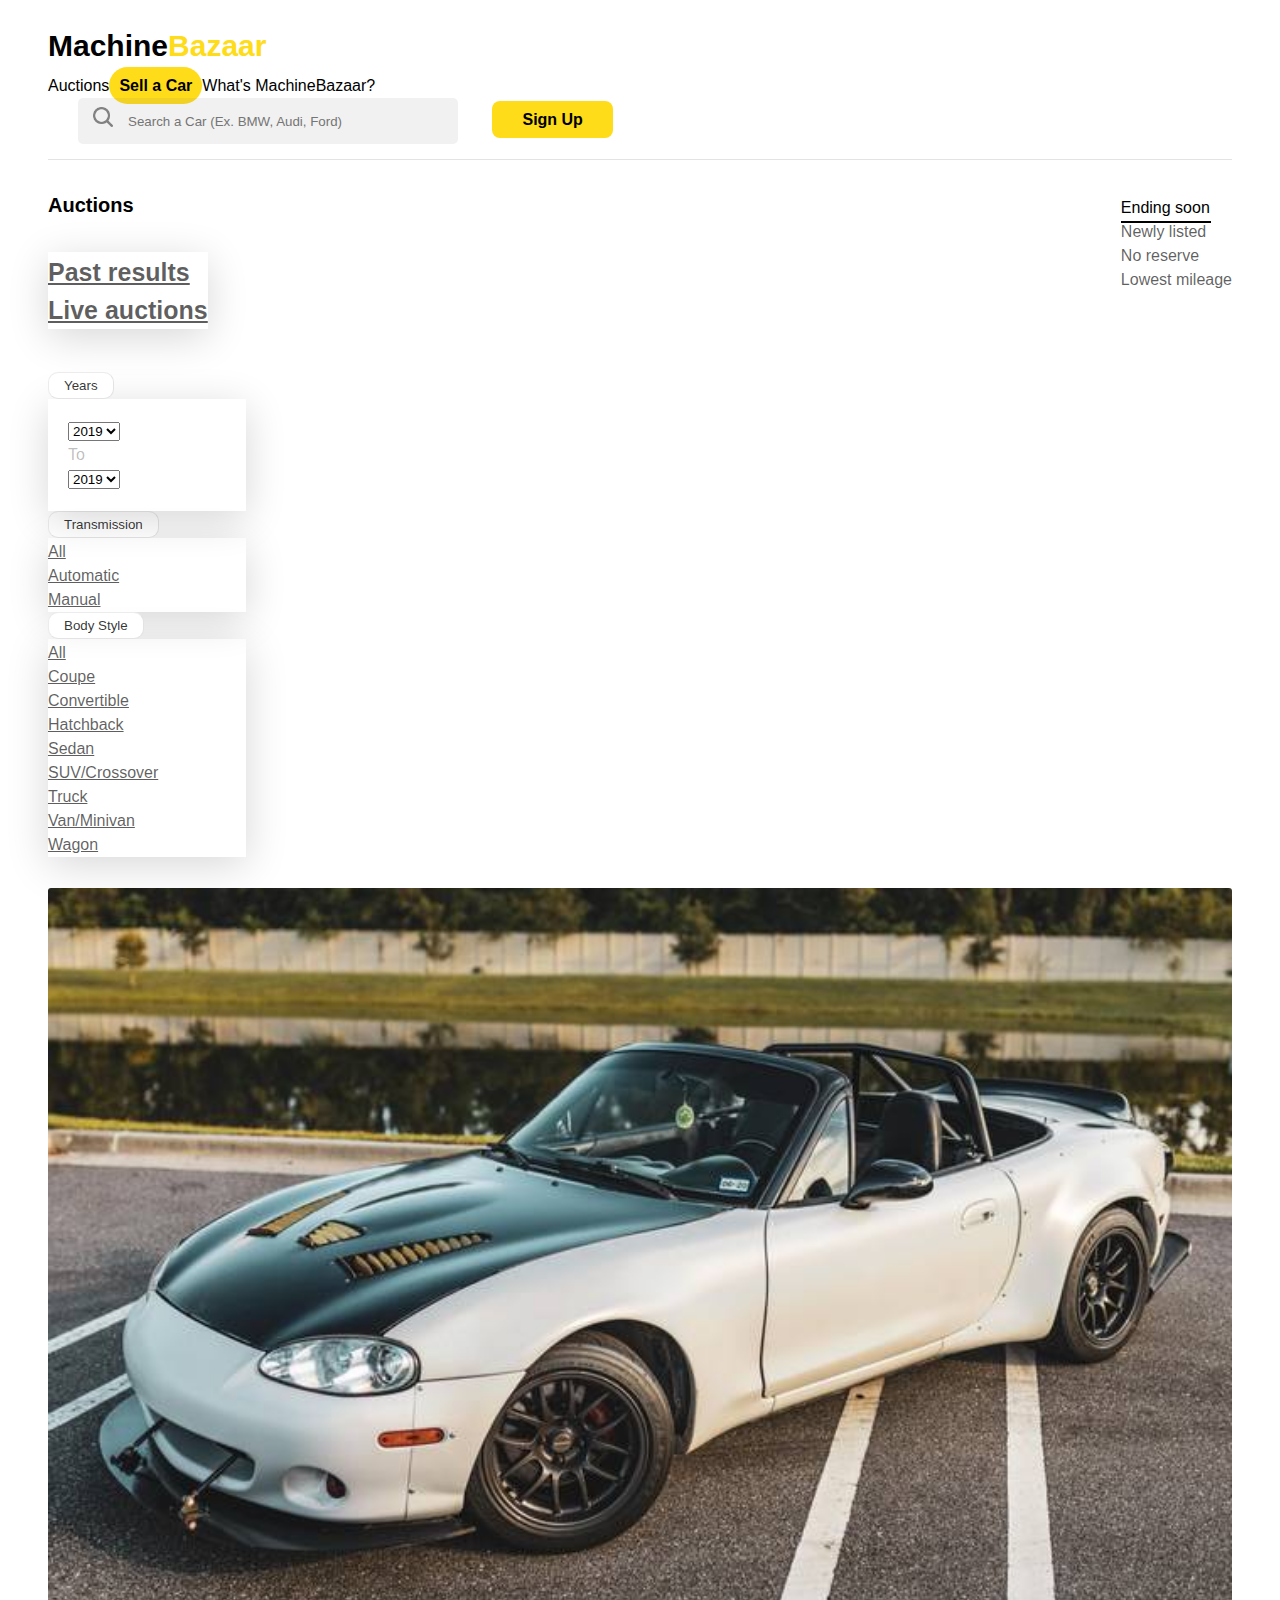
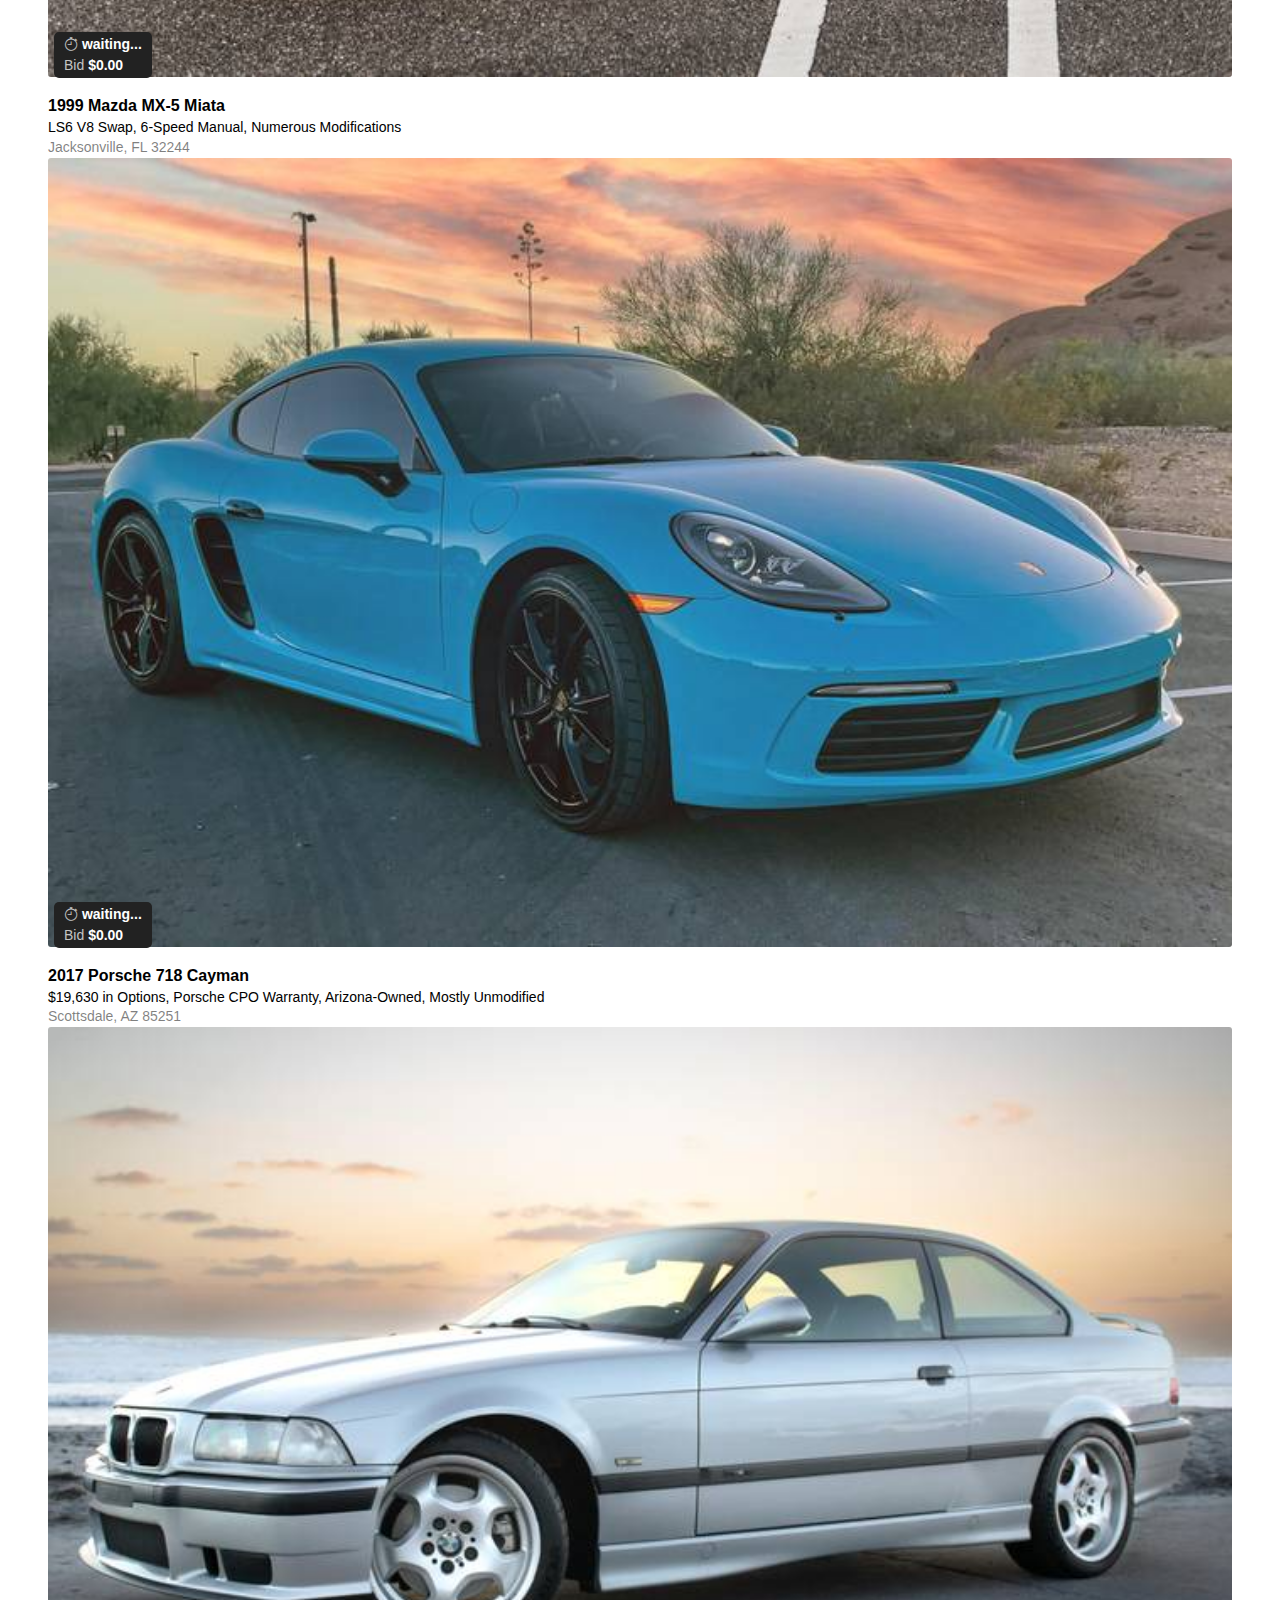
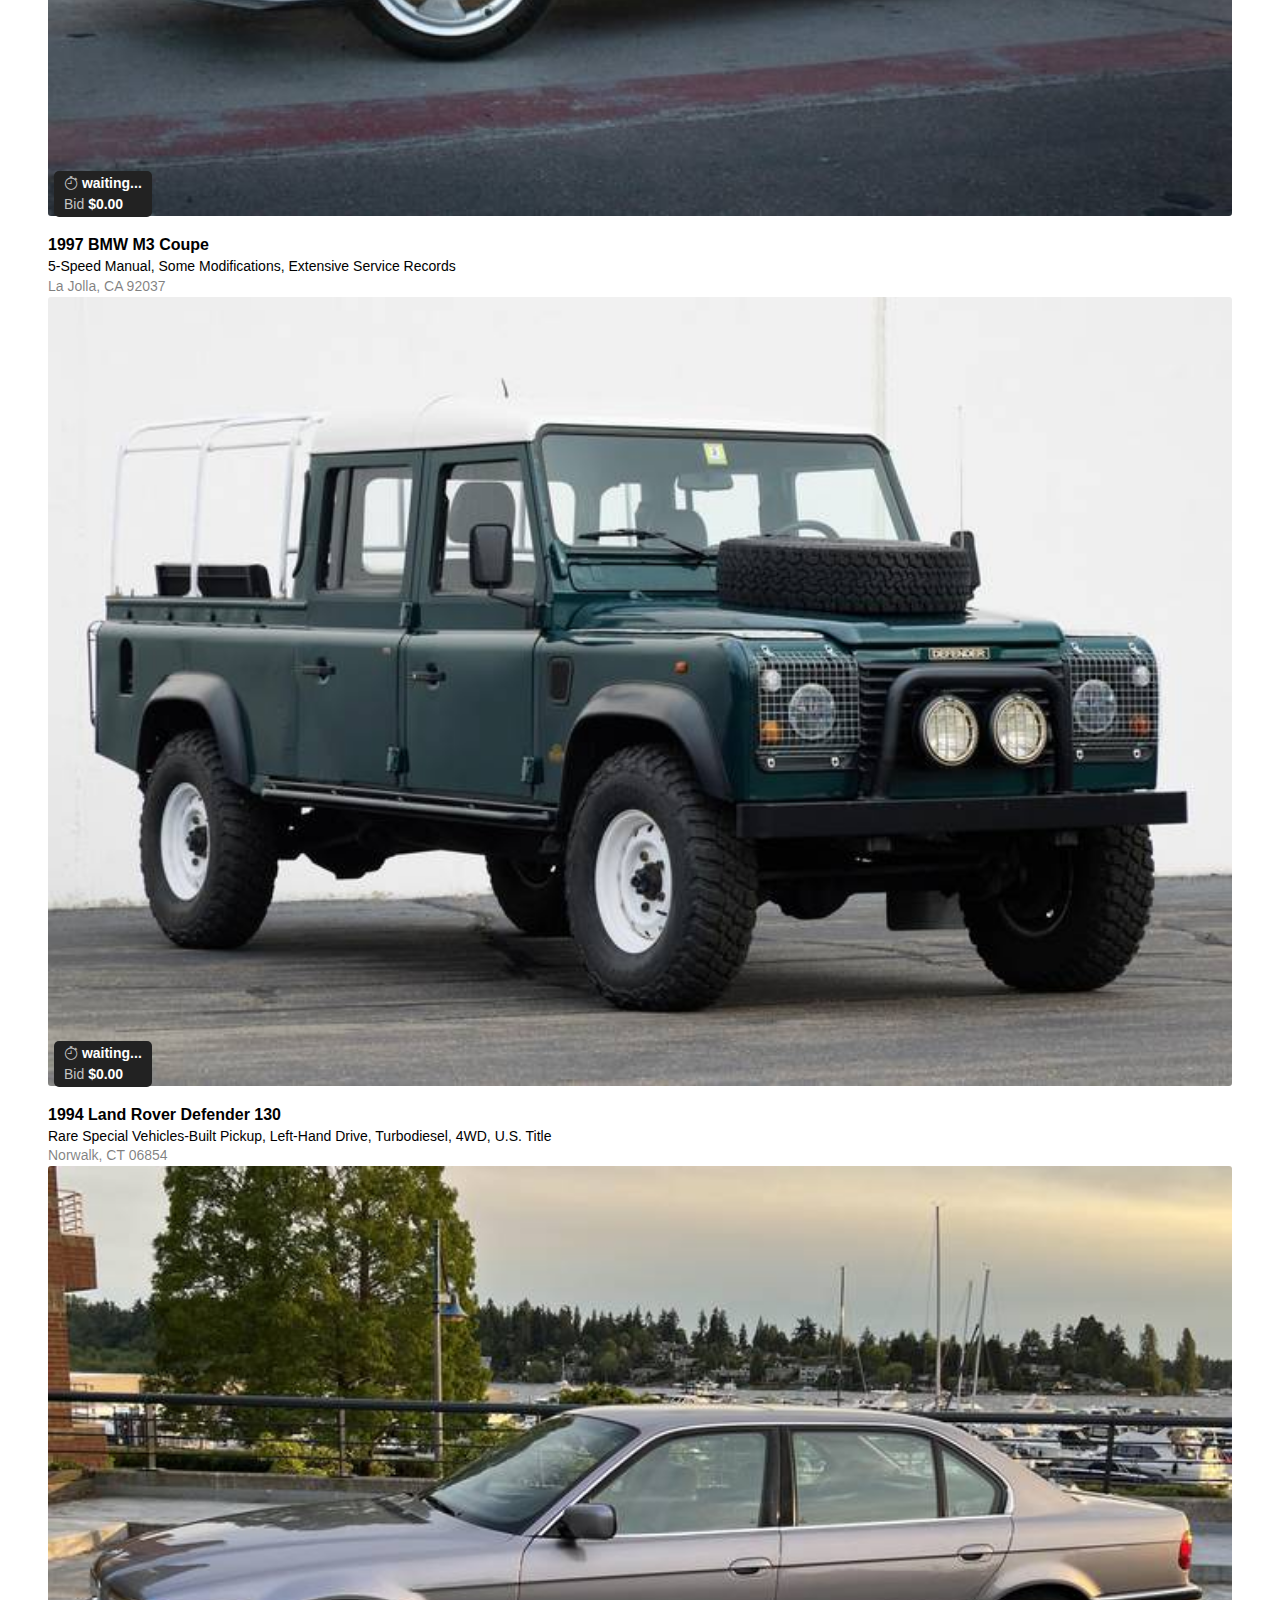
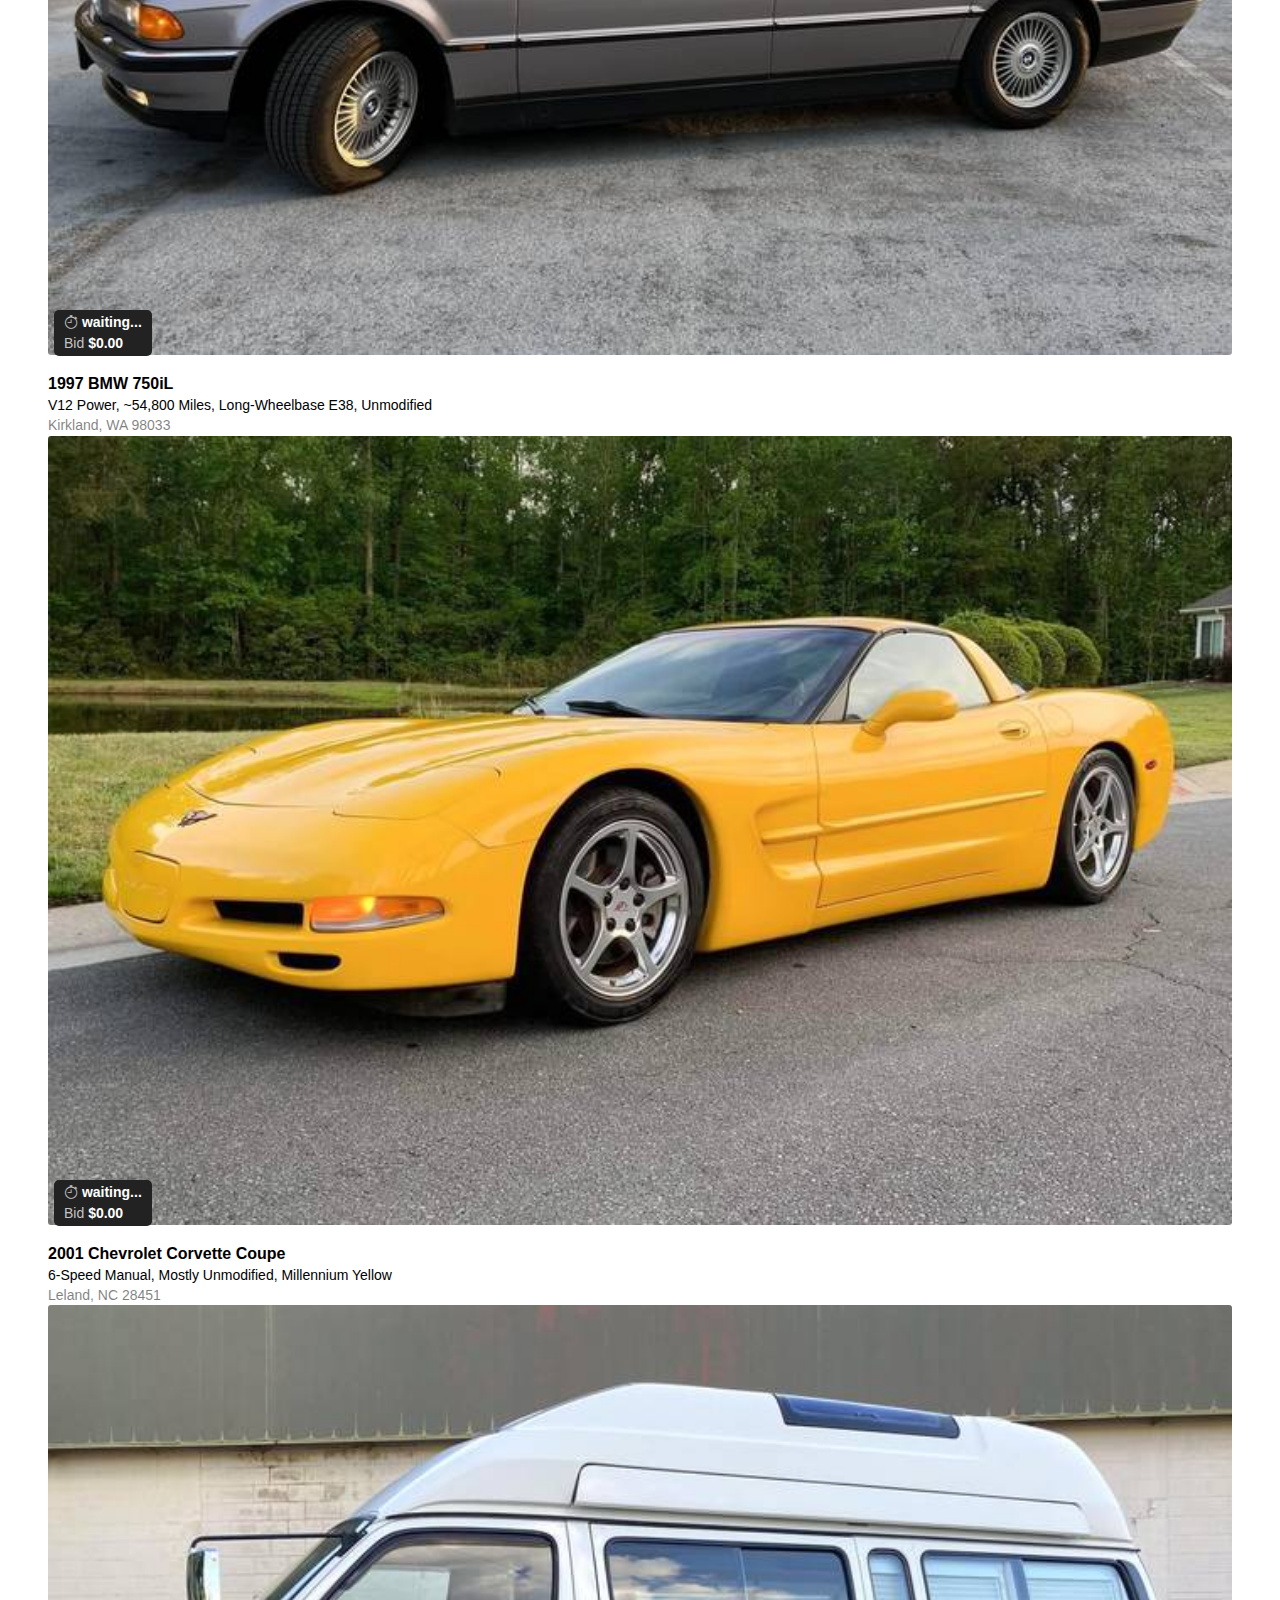
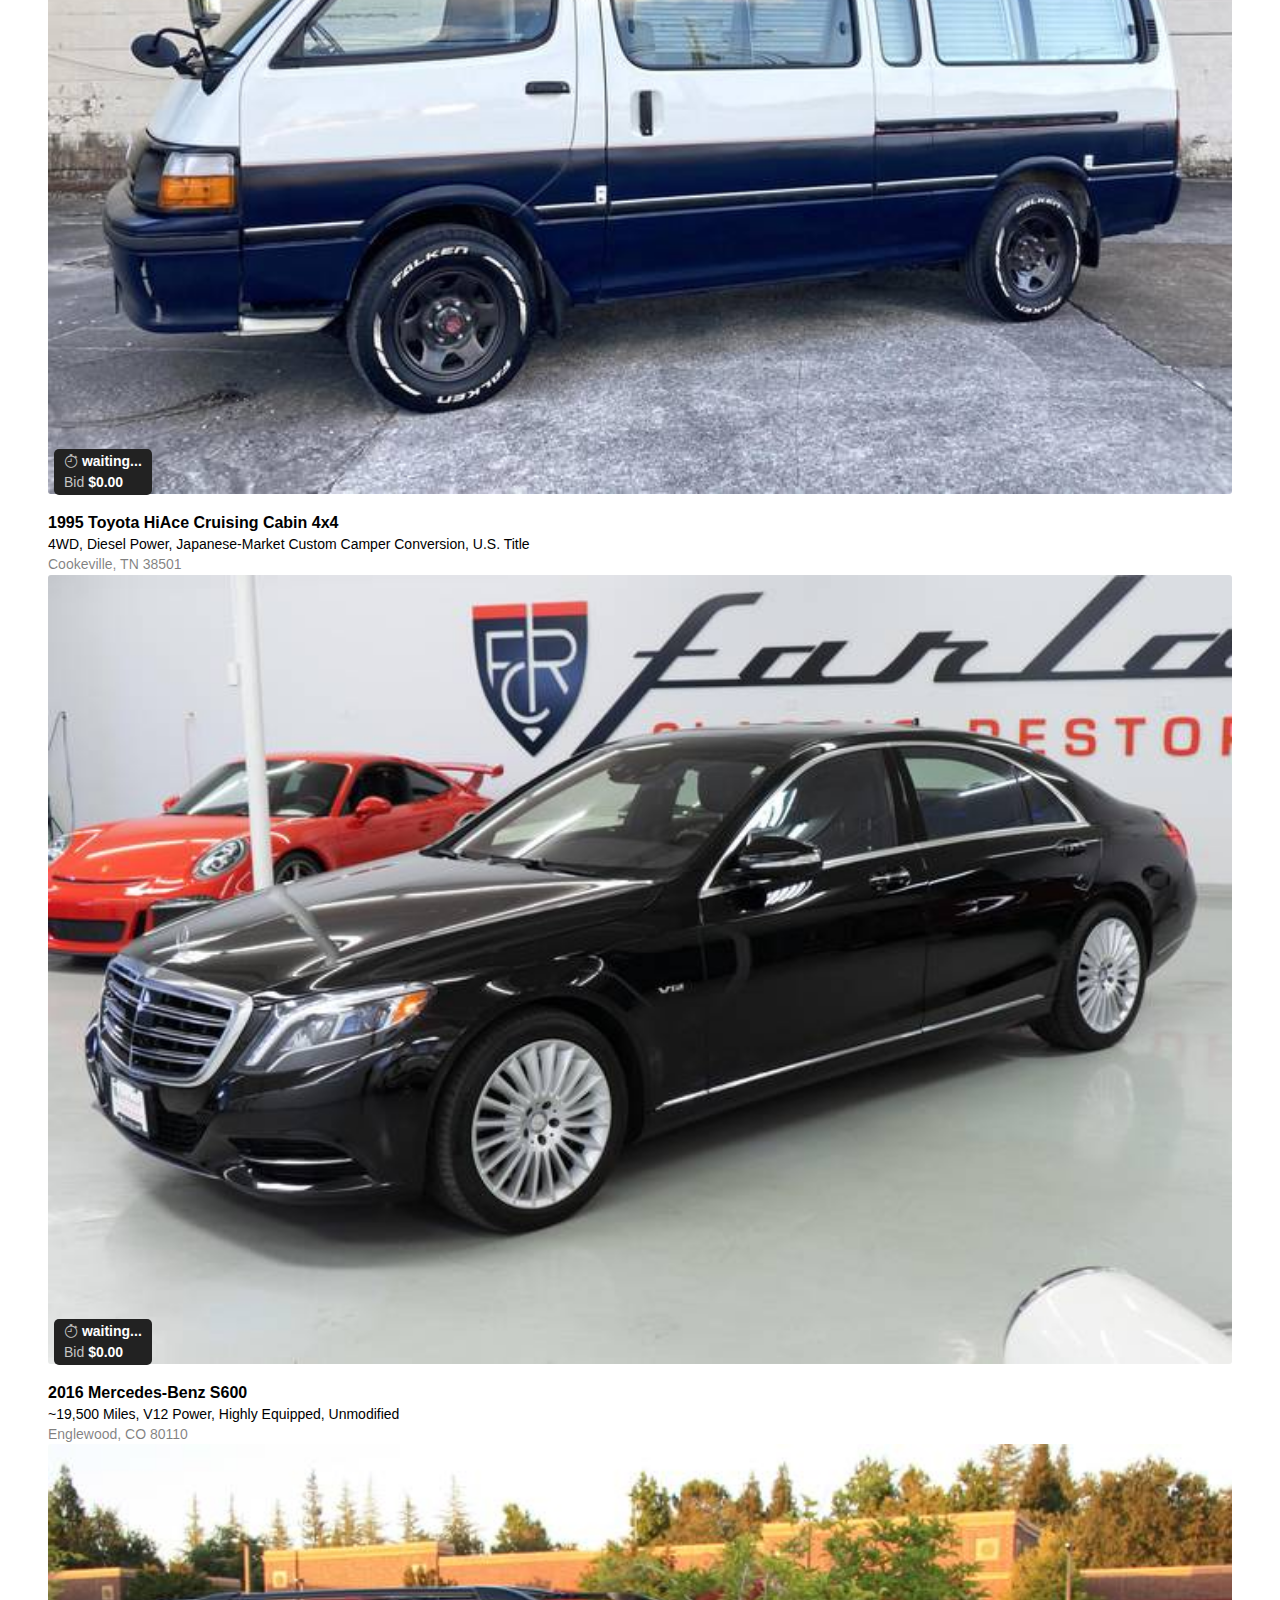
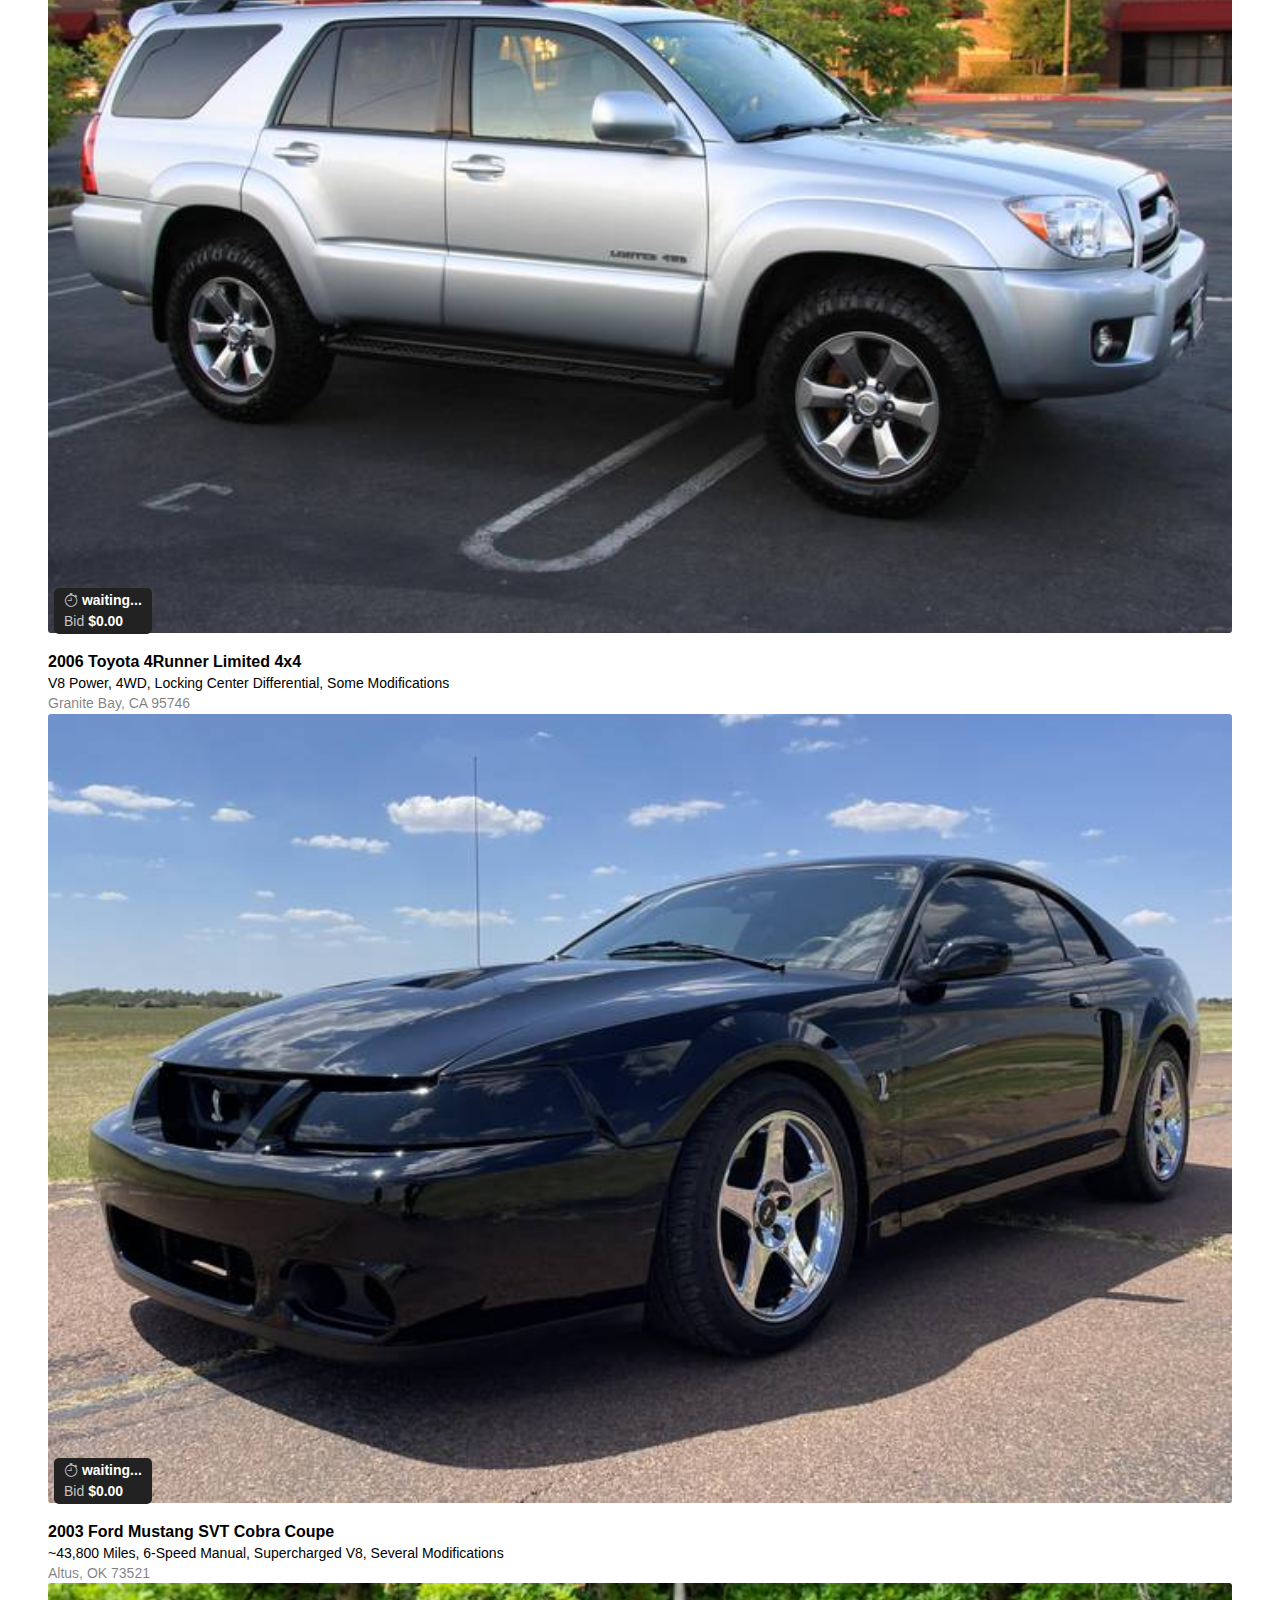
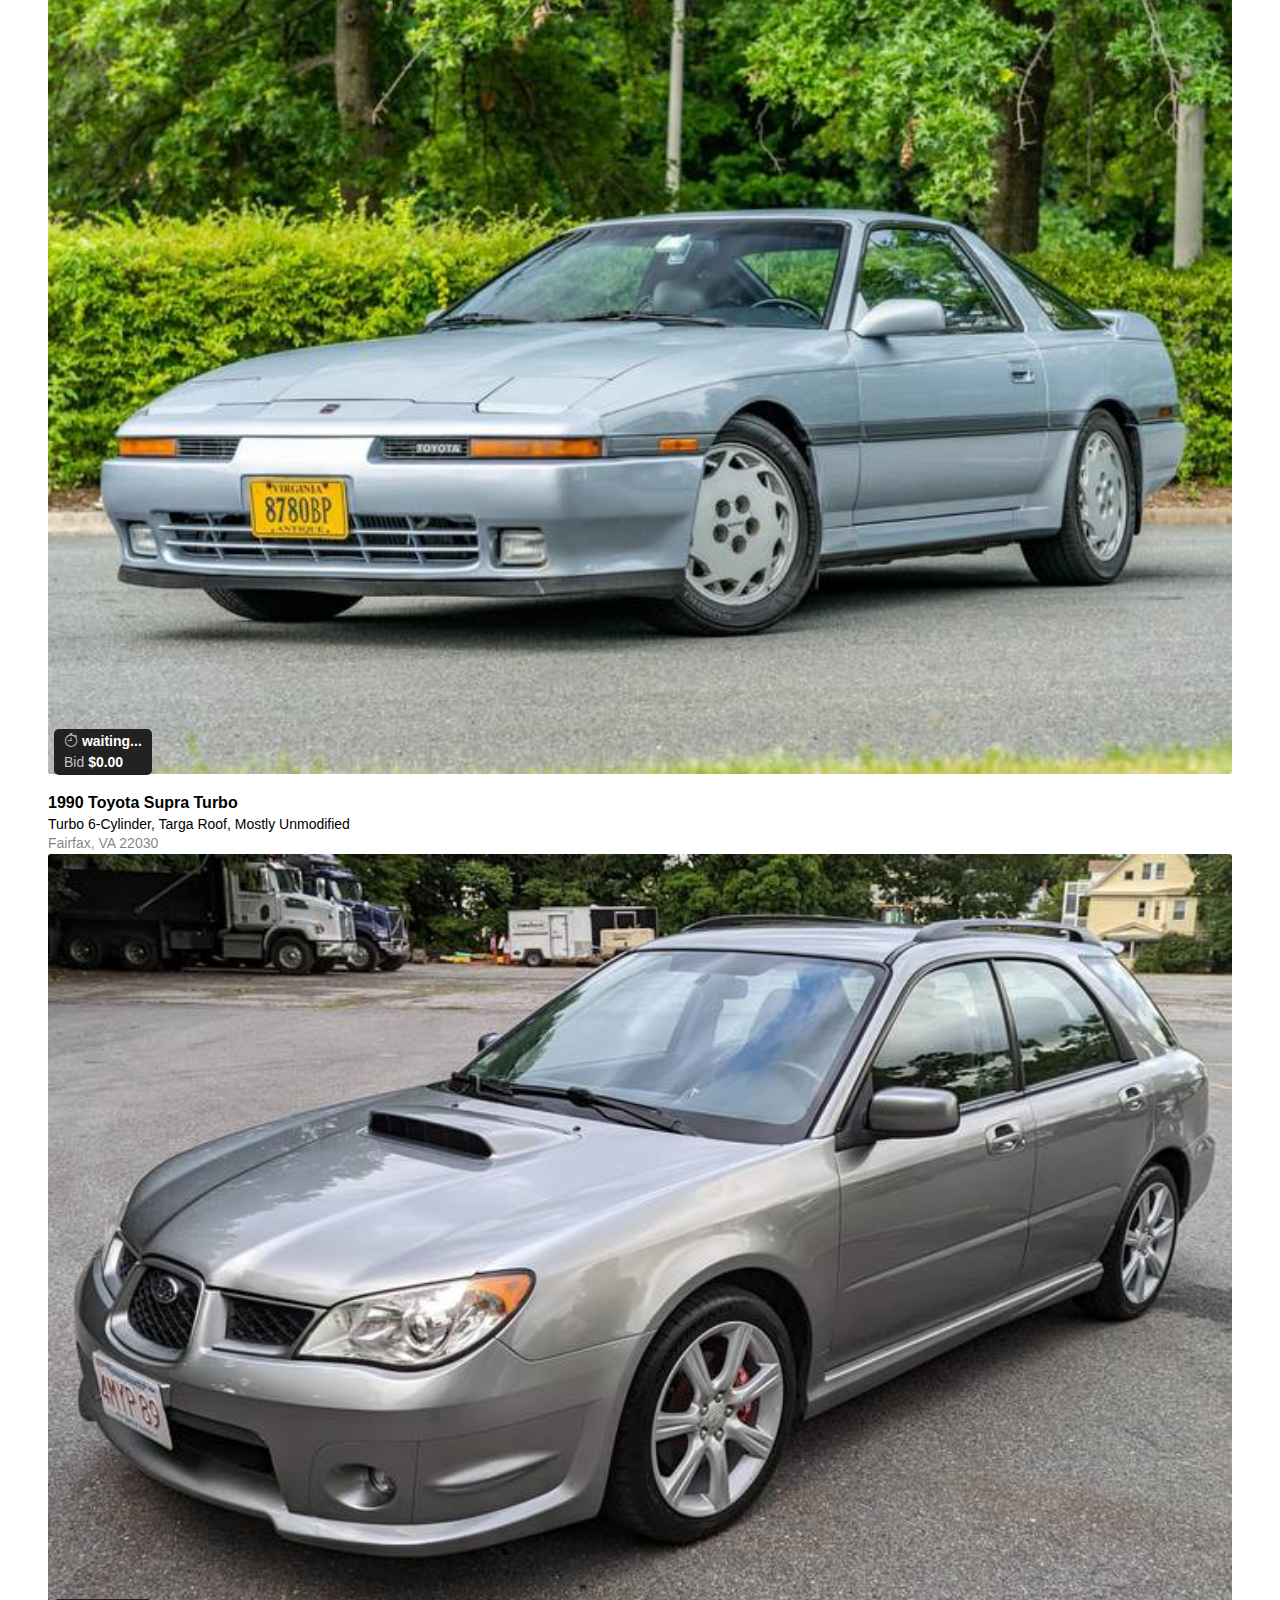
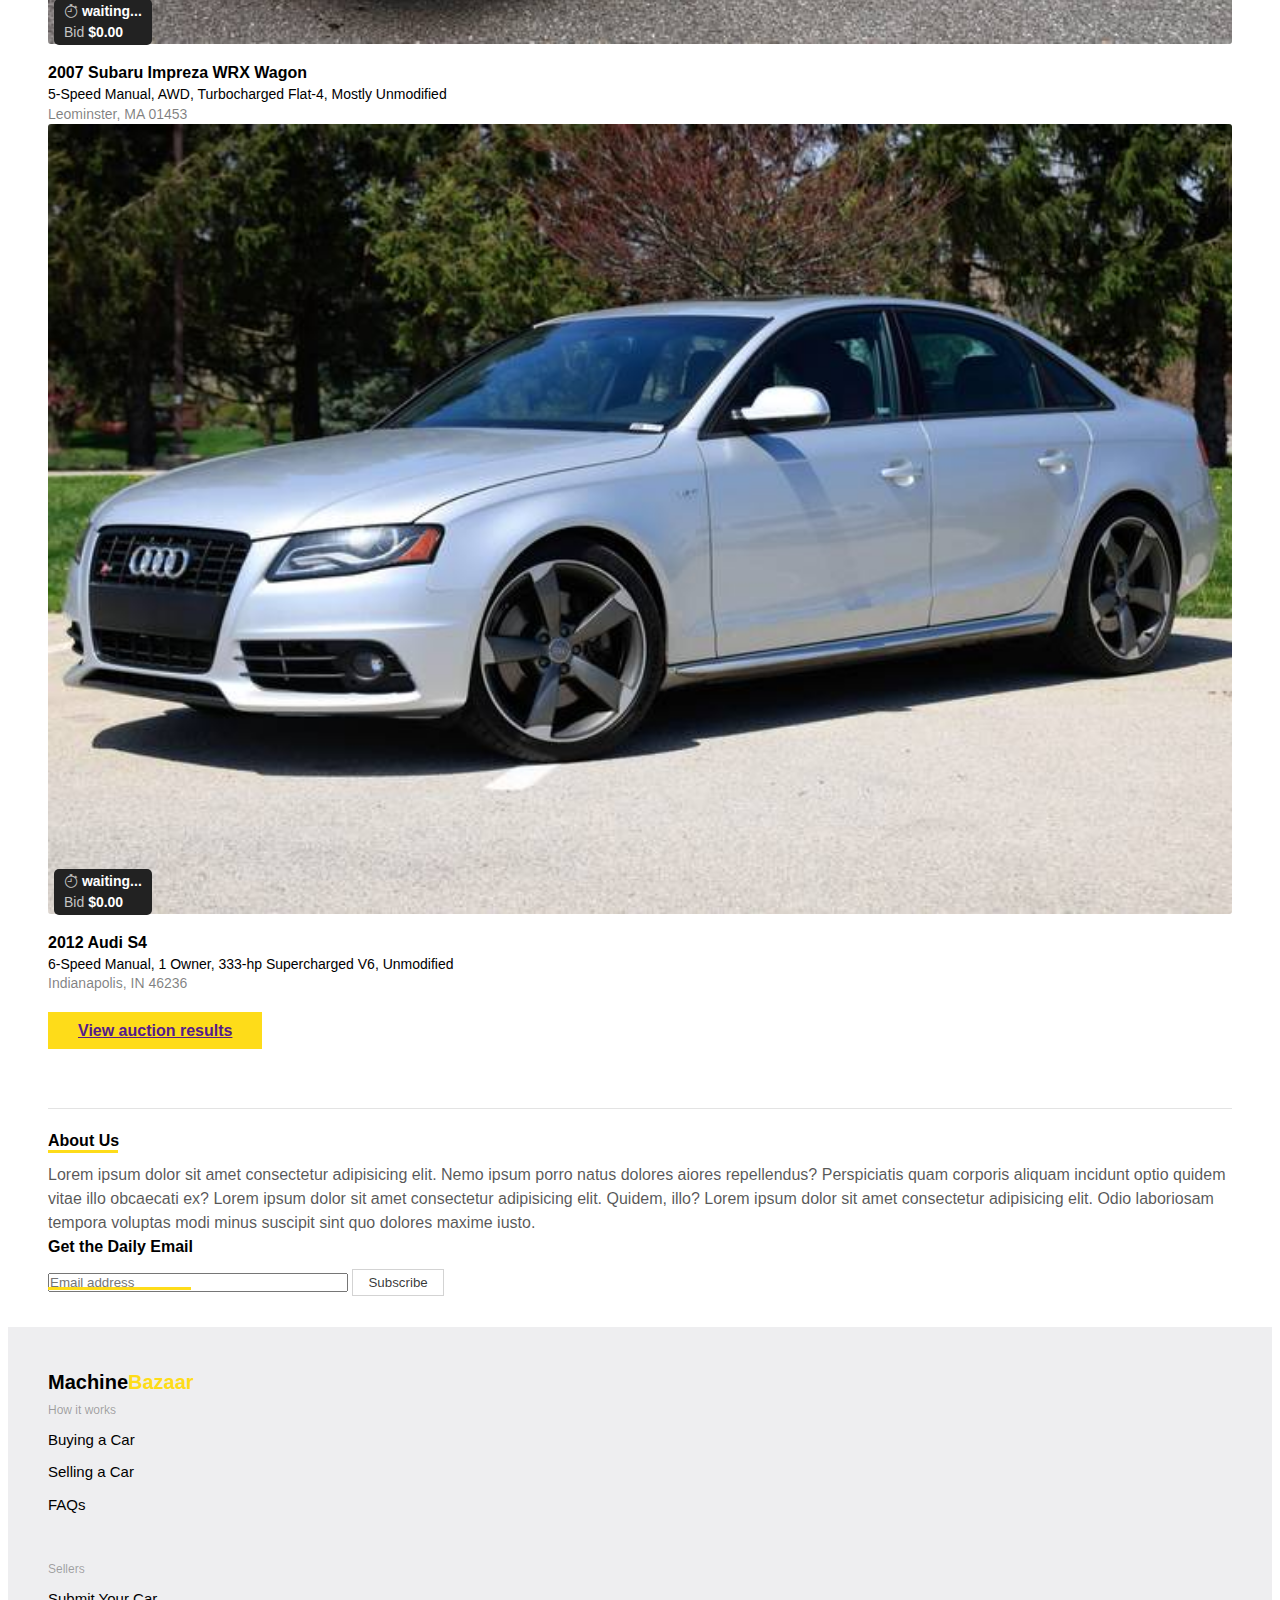
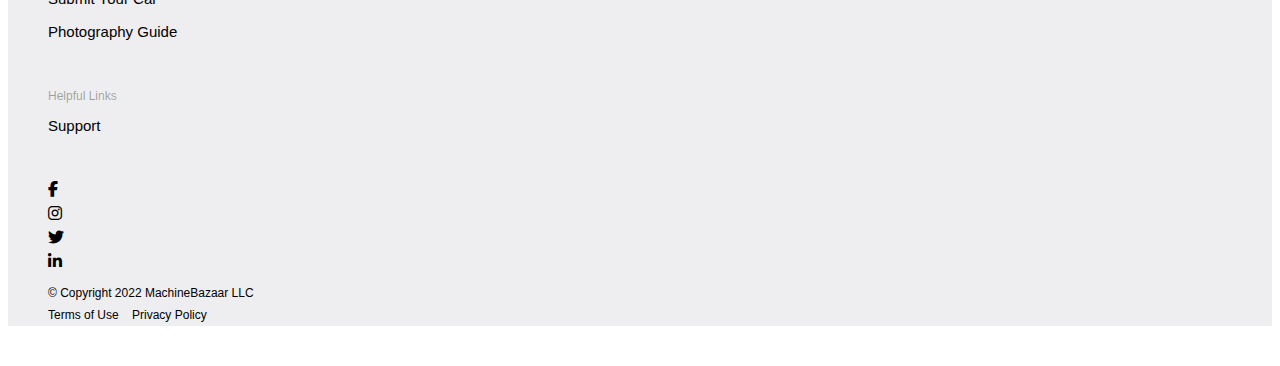
==== index.html @ ee5a22c5 "added" ====
<!DOCTYPE html>
<html lang="en">
<head>
    <meta charset="UTF-8">
    <meta http-equiv="X-UA-Compatible" content="IE=edge">
    <meta name="viewport" content="width=device-width, initial-scale=1.0">
    <title>MachineBazaar - Auction of cool modern cars, trucks and SUV's</title>
    <!-- CSS only -->
    <link href="https://cdn.jsdelivr.net/npm/bootstrap@5.2.0-beta1/dist/css/bootstrap.min.css" rel="stylesheet" integrity="sha384-0evHe/X+R7YkIZDRvuzKMRqM+OrBnVFBL6DOitfPri4tjfHxaWutUpFmBp4vmVor" crossorigin="anonymous">
    <link rel="stylesheet" href="https://cdn.jsdelivr.net/npm/bootstrap-icons@1.9.0/font/bootstrap-icons.css">
    <link rel="stylesheet" href="https://cdnjs.cloudflare.com/ajax/libs/font-awesome/6.1.1/css/all.min.css">
    <link rel="stylesheet" href="./assets/css/index.css">
</head>
<body>
    <!-- Navrbar starts -->
    <nav>
       <div class="container-fluid">
        <div class="nav-container">
            <div class="nav-wrapper d-flex justify-content-between align-items-baseline">
                <div class="nav-left d-flex gap-4 align-items-center">
                    <div class="logo">
                        <a href="index.html"><p>Machine<span>Bazaar</span></p></a>
                    </div>
                    <ul class="gap-3 pt-1">
                        <li class="auction"><a href="">Auctions</a></li>
                        <li class="sell-car"><a href=""><span>Sell a Car</span></a></li>
                        <li class="what-is-machine"><a href="">What's MachineBazaar?</a></li>
                        <li class="daily-email"><a href="">Daliy email</a></li>
                    </ul>
                </div>
                <div class="nav-right d-flex">
                    <div class="form-group">
                        <input type="search" placeholder="Search a Car (Ex. BMW, Audi, Ford)">
                        <div class="search-icon"><img src="./assets/images/search-icon-img.png" alt=""></div>
                    </div>
                    <a href="#" class="sign-in-btn">Sign Up</a>
                    <button class="navbar-toggle navbar-toggler" type="button" data-bs-toggle="collapse" data-bs-target="#navbarSupportedContent" aria-controls="navbarSupportedContent" aria-expanded="false" aria-label="Toggle navigation">
                       <i class="fa-solid fa-bars"></i>
                       <i class="fa-solid fa-car-side"></i>
                    </button>
                    
                </div>
                
            </div>
            <div class="collapse navbar-collapse" id="navbarSupportedContent">
                    <ul class="navbar-nav me-auto mb-2 mb-lg-0">
                    <li class="nav-item">
                    <a class="nav-link" href="#">What's MachineBazaar?</a>
                    </li>
                    <li class="nav-item">
                    <a class="nav-link" aria-current="page" href="#"><span>Sel a Car</span></a>
                    </li>
                    <li class="nav-item">
                    <a class="nav-link" href="#">Daily Email</a>
                    </li>
                    </ul>
                    <form class="d-flex">
                        <input class="form-control me-2" type="search" placeholder="Search" aria-label="Search">
                        <button class="btn" type="submit"><i class="bi bi-search"></i></button>
                    </form>
            </div>
        </div>

        </div>
            
    </nav>
    <!-- Navbar ends -->

    <!-- Auction section starts -->
    <section id="Auctions">
        <div class="container-fluid">
            <div class="section-bottom-border">
                <div class="part-one">
                    <!-- top part starts-->
                    <div class="top">
                        <div class="top-left d-flex">
                            <div class="section-title">
                                <div class="wrapper">
                                    <div class="dropdown">
                                        <button class="auction-toggle btn btn-secondary dropdown-toggle" type="button" id="dropdownMenuButton1" data-bs-toggle="dropdown" aria-expanded="false">
                                            Auctions
                                            <i class="bi bi-chevron-down"></i>
                                        </button>
                                        <ul class="dropdown-menu" aria-labelledby="dropdownMenuButton1">
                                            <li><a class="dropdown-item" href="#">Past results</a></li>
                                            <li><a class="dropdown-item" href="#">Live auctions</a></li>
                                        </ul>
                                    </div>
                                    </ul>
                                </div>
                            </div>
                            <ul class="d-flex dropdowns-ul gap-2">
                                <!-- Years dropdown starts -->
                                <li> 
                                    <div class="dropdown">
                                        <button class="btn  dropdown-toggle" type="button" id="dropdownMenuButton1" data-bs-toggle="dropdown" aria-expanded="false">
                                            Years
                                        </button>
                                            <div class="dropdown-menu" aria-labelledby="dropdownMenuButton1" style="padding: 10px 0px">
                                            <div class="dropdown-wrapper d-flex align-items-center justify-content-center gap-2" style="padding: 10px 20px; width: 198px;">
                                                <div class="d-flex align-items-start">
                                                    <div class="form-group">
                                                        <select name="" id="" class="form-control">
                                                            <option value="">2019</option>
                                                            <option value="">2018</option>
                                                            <option value="">2017</option>
                                                            <option value="">2016</option>
                                                            <option value="">2015</option>
                                                        </select>
                                                    </div>
                                                </div>
                                                <span class="interval" style="color: rgba(0, 0, 0, 0.267);">To</span>
                                                <div class="d-flex align-items-start">
                                                    <div class="form-group">
                                                        <select name="" id="" class="form-control">
                                                            <option value="">2019</option>
                                                            <option value="">2018</option>
                                                            <option value="">2017</option>
                                                            <option value="">2016</option>
                                                            <option value="">2015</option>
                                                        </select>
                                                    </div>
                                                </div>
                                            </div>    
                                        </div>
                                    </div>
        
                                </li>
                                <!-- Years dropdown ends -->
                                <!-- Transmission dropdown starts -->
                                <li>
                                    <div class="dropdown">
                                        <button class="btn dropdown-toggle" type="button" id="dropdownMenuButton1" data-bs-toggle="dropdown" aria-expanded="false">
                                            Transmission
                                        </button>
                                        <ul class="dropdown-menu" aria-labelledby="dropdownMenuButton1">
                                            <li><a class="dropdown-item" href="#">All</a></li>
                                            <li><a class="dropdown-item" href="#">Automatic</a></li>
                                            <li><a class="dropdown-item" href="#">Manual</a></li>
                                        </ul>
                                    </div>
                                </li>
                                <!-- Transmission dropdown ends -->
                                <!-- Body Style dropdown starts-->
                                <li>
                                    <div class="dropdown">
                                        <button class="btn dropdown-toggle" type="button" id="dropdownMenuButton1" data-bs-toggle="dropdown" aria-expanded="false">
                                            Body Style
                                        </button>
                                        <ul class="dropdown-menu" aria-labelledby="dropdownMenuButton1">
                                            <li><a class="dropdown-item" href="#">All</a></li>
                                            <li><a class="dropdown-item" href="#">Coupe</a></li>
                                            <li><a class="dropdown-item" href="#">Convertible</a></li>
                                            <li><a class="dropdown-item" href="#">Hatchback</a></li>
                                            <li><a class="dropdown-item" href="#">Sedan</a></li>
                                            <li><a class="dropdown-item" href="#">SUV/Crossover</a></li>
                                            <li><a class="dropdown-item" href="#">Truck</a></li>
                                            <li><a class="dropdown-item" href="#">Van/Minivan</a></li>
                                            <li><a class="dropdown-item" href="#">Wagon</a></li>
                                        </ul>
                                    </div>
                                </li>
                                <!-- Body Style dropdown ends  -->
                            </ul>
                        </div>
                        <ul class="auction-filter d-flex gap-3">
                            <li><a data-target="ending-soon" href="#" class="selected">Ending soon</a></li>
                            <li><a data-target="newly-listed" href="#">Newly listed</a></li>
                            <li><a data-target="no-reserve" href="#">No reserve</a></li>
                            <li><a data-target="lowest-mileage" href="#">Lowest mileage</a></li>
                        </ul>
                    </div>
                    <!-- top part ends -->
                    <!-- car items starts -->
                    <div class="row g-4">
                        <div class="col-lg-3 col-md-4 ending-soon col-sm-12">
                            <div class="car-wrapper">
                                <div class="car-img-wrapper">
                                    <a href="">
                                        <img src="./assets/images/car-1.jpg" alt="" width="100%">
                                    </a>
                                    <div class="auction-info">
                                        <ul class="d-flex justify-content-between">
                                             <li><i class="bi bi-stopwatch"></i> <span class="countdown">waiting...</span></li>
                                            <li class="starting-price"><span>Bid</span> <span class="highest-bid">$0.00</span></li>
                                        </ul>
                                    </div>
                                </div>
                                <div class="car-details">
                                    <p><a href="#">1999 Mazda MX-5 Miata</a></p>
                                    <p>LS6 V8 Swap, 6-Speed Manual, Numerous Modifications</p>
                                    <p>Jacksonville, FL 32244</p>
                                </div>
                            </div>
                        </div>
                        <div class="col-lg-3 col-md-4 col-sm-12 newly-listed ending-soon">
                            <div class="car-wrapper">
                                <div class="car-img-wrapper">
                                    <a href="">
                                        <img src="./assets/images/car-2.jpg" alt="" width="100%">
                                    </a>
                                    <div class="auction-info">
                                        <ul class="d-flex justify-content-between">
                                            <li><i class="bi bi-stopwatch"></i> <span class="countdown">waiting...</span></li>
                                            <li class="starting-price"><span>Bid</span> <span class="highest-bid">$0.00</span></li>
                                        </ul>
                                    </div>
                                </div>
                                <div class="car-details">
                                    <p><a href="#">2017 Porsche 718 Cayman</a></p>
                                    <p>$19,630 in Options, Porsche CPO Warranty, Arizona-Owned, Mostly Unmodified</p>
                                    <p>Scottsdale, AZ 85251</p>
                                </div>
                            </div>
                        </div>
                        <div class="col-lg-3 col-md-4 col-sm-12 ending-soon">
                            <div class="car-wrapper">
                                <div class="car-img-wrapper">
                                    <a href="">
                                        <img src="./assets/images/car-3.jpg" alt="" width="100%">
                                    </a>
                                    <div class="auction-info">
                                        <ul class="d-flex justify-content-between">
                                             <li><i class="bi bi-stopwatch"></i> <span class="countdown">waiting...</span></li>
                                            <li class="starting-price"><span>Bid</span> <span class="highest-bid">$0.00</span></li>
                                        </ul>
                                    </div>
                                </div>
                                <div class="car-details">
                                    <p><a href="#">1997 BMW M3 Coupe</a></p>
                                    <p>5-Speed Manual, Some Modifications, Extensive Service Records</p>
                                    <p>La Jolla, CA 92037</p>
                                </div>
                            </div>
                        </div>
                        <div class="col-lg-3 col-md-4 col-sm-12 ending-soon">
                            <div class="car-wrapper">
                                <div class="car-img-wrapper">
                                    <a href="">
                                        <img src="./assets/images/car-4.jpg" alt="" width="100%">
                                    </a>
                                    <div class="auction-info">
                                        <ul class="d-flex justify-content-between">
                                             <li><i class="bi bi-stopwatch"></i> <span class="countdown">waiting...</span></li>
                                            <li class="starting-price"><span>Bid</span> <span class="highest-bid">$0.00</span></li>
                                        </ul>
                                    </div>
                                </div>
                                <div class="car-details">
                                    <p><a href="#">1994 Land Rover Defender 130</a></p>
                                    <p>Rare Special Vehicles-Built Pickup, Left-Hand Drive, Turbodiesel, 4WD, U.S. Title</p>
                                    <p>Norwalk, CT 06854</p>
                            </div>
                            </div>
                        </div>
                        <div class="col-lg-3 col-md-4 col-sm-12 ending-soon lowest-mileage">
                            <div class="car-wrapper">
                                <div class="car-img-wrapper">
                                    <a href="">
                                        <img src="./assets/images/car-5.jpg" alt="" width="100%">
                                    </a>
                                    <div class="auction-info">
                                        <ul class="d-flex justify-content-between">
                                             <li><i class="bi bi-stopwatch"></i> <span class="countdown">waiting...</span></li>
                                            <li class="starting-price"><span>Bid</span> <span class="highest-bid">$0.00</span></li>
                                        </ul>
                                    </div>
                                </div>
                                <div class="car-details">
                                    <p><a href="#">1997 BMW 750iL</a></p>
                                    <p>V12 Power, ~54,800 Miles, Long-Wheelbase E38, Unmodified</p>
                                    <p>Kirkland, WA 98033</p>
                                </div>
                            </div>
                        </div>
                        <div class="col-lg-3 col-md-4 col-sm-12 ending-soon newly-listed">
                            <div class="car-wrapper">
                                <div class="car-img-wrapper d-flex">
                                    <a href="">
                                        <img src="./assets/images/car-6.jpg" alt="" width="100%">
                                    </a>
                                    <div class="auction-info">
                                        <ul class="d-flex justify-content-between">
                                             <li><i class="bi bi-stopwatch"></i> <span class="countdown">waiting...</span></li>
                                            <li class="starting-price"><span>Bid</span> <span class="highest-bid">$0.00</span></li>
                                        </ul>
                                    </div>
                                    
                                </div>
                                <div class="car-details">
                                    <p><a href="#">2001 Chevrolet Corvette Coupe</a></p>
                                    <p>6-Speed Manual, Mostly Unmodified, Millennium Yellow</p>
                                    <p>Leland, NC 28451</p>
                                </div>
                            </div>
                        </div>
                        <div class="col-lg-3 col-md-4 col-sm-12 ending-soon">
                            <div class="car-wrapper">
                                <div class="car-img-wrapper">
                                    <a href="">
                                        <img src="./assets/images/car-7.jpg" alt="" width="100%">
                                    </a>
                                    <div class="auction-info">
                                        <ul class="d-flex justify-content-between">
                                             <li><i class="bi bi-stopwatch"></i> <span class="countdown">waiting...</span></li>
                                            <li class="starting-price"><span>Bid</span> <span class="highest-bid">$0.00</span></li>
                                        </ul>
                                    </div>
                                </div>
                                <div class="car-details">
                                    <p><a href="#">1995 Toyota HiAce Cruising Cabin 4x4</a></p>
                                    <p>4WD, Diesel Power, Japanese-Market Custom Camper Conversion, U.S. Title</p>
                                    <p>Cookeville, TN 38501</p>
                                </div>
                            </div>
                        </div>
                        <div class="col-lg-3 col-md-4 col-sm-12 ending-soon no-reserve">
                            <div class="car-wrapper">
                                <div class="car-img-wrapper">
                                    <a href="">
                                        <img src="./assets/images/car-8.jpg" alt="" width="100%">
                                    </a>
                                    <div class="auction-info">
                                        <ul class="d-flex justify-content-between">
                                             <li><i class="bi bi-stopwatch"></i> <span class="countdown">waiting...</span></li>
                                            <li class="starting-price"><span>Bid</span> <span class="highest-bid">$0.00</span></li>
                                        </ul>
                                    </div>
                                </div>
                                <div class="car-details">
                                    <p><a href="#">2016 Mercedes-Benz S600</a></p>
                                    <p>~19,500 Miles, V12 Power, Highly Equipped, Unmodified</p>
                                    <p>Englewood, CO 80110</p>
                                </div>
                            </div>
                        </div>
                        <div class="col-lg-3 col-md-4 col-sm-12 ending-soon">
                            <div class="car-wrapper">
                                <div class="car-img-wrapper">
                                    <a href="">
                                        <img src="./assets/images/car-9.jpg" alt="" width="100%">
                                    </a>
                                    <div class="auction-info">
                                        <ul class="d-flex justify-content-between">
                                             <li><i class="bi bi-stopwatch"></i> <span class="countdown">waiting...</span></li>
                                            <li class="starting-price"><span>Bid</span> <span class="highest-bid">$0.00</span></li>
                                        </ul>
                                    </div>
                                </div>
                                <div class="car-details">
                                    <p><a href="#">2006 Toyota 4Runner Limited 4x4</a></p>
                                    <p>V8 Power, 4WD, Locking Center Differential, Some Modifications</p>
                                    <p>Granite Bay, CA 95746</p>
                                </div>
                            </div>
                        </div>
                        <div class="col-lg-3 col-md-4 col-sm-12 no-reserve ending-soon">
                            <div class="car-wrapper">
                                <div class="car-img-wrapper">
                                    <a href="">
                                        <img src="./assets/images/car-10.jpg" alt="" width="100%">
                                    </a>
                                    <div class="auction-info">
                                        <ul class="d-flex justify-content-between">
                                             <li><i class="bi bi-stopwatch"></i> <span class="countdown">waiting...</span></li>
                                            <li class="starting-price"><span>Bid</span> <span class="highest-bid">$0.00</span></li>
                                        </ul>
                                    </div>
                                </div>
                                <div class="car-details">
                                    <p><a href="#">2003 Ford Mustang SVT Cobra Coupe</a></p>
                                    <p>~43,800 Miles, 6-Speed Manual, Supercharged V8, Several Modifications</p>
                                    <p>Altus, OK 73521</p>
                                </div>
                            </div>
                        </div>
                        <div class="col-lg-3 col-md-4 col-sm-12 no-reserve ending-soon">
                            <div class="car-wrapper">
                                <div class="car-img-wrapper">
                                    <a href="">
                                        <img src="./assets/images/car-11.jpg" alt="" width="100%">
                                    </a>
                                    <div class="auction-info">
                                        <ul class="d-flex justify-content-between">
                                             <li><i class="bi bi-stopwatch"></i> <span class="countdown">waiting...</span></li>
                                            <li class="starting-price"><span>Bid</span> <span class="highest-bid">$0.00</span></li>
                                        </ul>
                                    </div>
                                </div>
                                <div class="car-details">
                                    <p><a href="#">1990 Toyota Supra Turbo</a></p>
                                    <p>Turbo 6-Cylinder, Targa Roof, Mostly Unmodified</p>
                                    <p>Fairfax, VA 22030</p>
                                </div>
                            </div>
                        </div>
                        <div class="col-lg-3 col-md-4 col-sm-12 no-reserve ending-soon">
                            <div class="car-wrapper">
                                <div class="car-img-wrapper">
                                    <a href="">
                                        <img src="./assets/images/car-12.jpg" alt="" width="100%">
                                    </a>
                                    <div class="auction-info">
                                        <ul class="d-flex justify-content-between">
                                             <li><i class="bi bi-stopwatch"></i> <span class="countdown">waiting...</span></li>
                                            <li class="starting-price"><span>Bid</span> <span class="highest-bid">$0.00</span></li>
                                        </ul>
                                    </div>
                                </div>
                                <div class="car-details">
                                    <p><a href="#">2007 Subaru Impreza WRX Wagon</a></p>
                                    <p>5-Speed Manual, AWD, Turbocharged Flat-4, Mostly Unmodified</p>
                                    <p>Leominster, MA 01453</p>
                                </div>
                            </div>
                        </div>
                        <div class="col-lg-3 col-md-4 col-sm-12 no-reserve ending-soon">
                            <div class="car-wrapper">
                                <div class="car-img-wrapper">
                                    <a href="">
                                        <img src="./assets/images/car-13.jpg" alt="" width="100%">
                                    </a>
                                    <div class="auction-info">
                                        <ul class="d-flex justify-content-between">
                                             <li><i class="bi bi-stopwatch"></i> <span class="countdown">waiting...</span></li>
                                            <li class="starting-price"><span>Bid</span> <span class="highest-bid">$0.00</span></li>
                                        </ul>
                                    </div>
                                </div>
                                <div class="car-details">
                                    <p><a href="#">2012 Audi S4</a></p>
                                    <p>6-Speed Manual, 1 Owner, 333-hp Supercharged V6, Unmodified</p>
                                    <p>Indianapolis, IN 46236</p>
                                </div>
                            </div>
                        </div>
                    </div>
                    <!-- car items ends -->
                </div>
                <div class="past-auctions text-center">
                    <a href="" class="btn">View auction results</a>
                </div>
            </div>
        </div>
    </section>
    <!-- Auction section ends -->
    <!-- Why Us? information etc. starts -->
    <section id="about-us">
        <div class="container-fluid">
            <div class="information-wrapper d-flex align-items-start gap-4">
                <div>
                    <span><p>About Us</p></span>
                    <p class="about-content">Lorem ipsum dolor sit amet consectetur adipisicing elit. Nemo ipsum porro natus dolores aiores repellendus? Perspiciatis quam corporis aliquam incidunt optio quidem vitae illo obcaecati ex? Lorem ipsum dolor sit amet consectetur adipisicing elit. Quidem, illo? Lorem ipsum dolor sit amet consectetur adipisicing elit. Odio laboriosam tempora voluptas modi minus suscipit sint quo dolores maxime iusto.
                    </p>
                </div>
                <div class="form-group">
                    <span><p>Get the Daily Email</p></span>
                    <input type="email" placeholder="Email address" class="form-control">
                    <button type="button" class="btn">Subscribe</button>
                </div>
            </div>
        </div>
    </section>
    <!-- Why Us? information etc. ends -->

    <!-- footer starts -->
    <footer>
        <div class="container-fluid d-flex flex-column">
            <div class="wrapper d-flex justify-content-between align-items-start">
                <div class="logo">
                    <a href="">Machine<span>Bazaar</span></a>
                </div>
                <div class="how-it-works footer-item">
                    <p href="" class="text-uppercase">How it works</p>
                    <a href=""><p>Buying a Car</p></a>
                    <a href=""><p>Selling a Car</p></a>
                    <a href=""><p>FAQs</p></a>
                </div>
                <div class="sellers footer-item">
                    <p href="" class="text-uppercase">Sellers</p>
                    <a href=""><p>Submit Your Car </p></a>
                    <a href=""><p>Photography Guide</p></a>
                </div>
                <div class="support footer-item">
                    <p href="" class="text-uppercase">Helpful Links</p>
                    <a href=""><p>Support</p></a>
                </div>
                <div class="social-networks footer-item">
                    <ul class="d-flex gap-3">
                        <li><a href="#"><i class="fa-brands fa-facebook-f"></i></a></li>
                        <li><a href="#"><i class="fa-brands fa-instagram"></i></a></li>
                        <li><a href="#"><i class="fa-brands fa-twitter"></i></a></li>
                        <li><a href="#"><i class="fa-brands fa-linkedin-in"></i></a></li>
                    </ul>
                    <p class="small-fs">&COPY; Copyright 2022 MachineBazaar LLC</p>
                    <a class="small-fs" href="">Terms of Use</a>
                    &nbsp;
                    <a class="small-fs" href="">Privacy Policy</a>
                </div>
            </div>
        </div>
    </footer>
    <!-- footer ends -->

    <script src="./assets/JS/jquery-3.6.0.min.js"></script>
    <script src="./assets/JS/bootstrap.bundle.min.js"></script>
    <!-- JavaScript Bundle with Popper -->
    <script src="./assets/JS/main.js"></script>
    
</body>
</html>
---- assets/css/index.css ----
*,
*::after,
*::before {
  padding: 0;
  box-sizing: border-box;
}

h1,
p {
  margin: 0;
}

ul li {
  list-style: none;
}

body {
  line-height: 1.5;
  font-family: sans-serif;
  min-width: 400px;
}

.container-fluid {
  padding: 0px 40px;
}

nav .container-fluid .nav-container {
  border-bottom: 1px solid rgba(0, 0, 0, 0.11);
  padding: 15px 0px;
}
nav .container-fluid .nav-container .collapse li a {
  color: black;
  font-weight: 500;
  width: -webkit-fit-content;
  width: -moz-fit-content;
  width: fit-content;
}
nav .container-fluid .nav-container .collapse span {
  background-color: #FEDC19;
  padding: 10px;
  border-radius: 30px;
  font-weight: bold;
}
nav .container-fluid .nav-container .collapse input {
  box-shadow: none;
  border: 1px solid rgba(0, 0, 0, 0.13);
}
nav .container-fluid .nav-container .collapse button {
  background-color: #FEDC19;
  border-radius: 10px;
  border: none;
}
nav .container-fluid .nav-wrapper .nav-left .sell-car {
  white-space: nowrap;
}
nav .container-fluid .nav-wrapper .nav-left .daily-email {
  white-space: nowrap;
}
nav .container-fluid .nav-wrapper .nav-left .what-is-machine {
  white-space: nowrap;
}
nav .container-fluid .nav-wrapper .nav-left ul {
  display: flex;
  margin: 0px;
  padding: 0;
  padding-top: 6px !important;
}
nav .container-fluid .nav-wrapper .nav-left ul li {
  list-style: none;
}
nav .container-fluid .nav-wrapper .nav-left ul li a {
  text-decoration: none;
  color: black;
}
nav .container-fluid .nav-wrapper .nav-left ul li span {
  background-color: #FEDC19;
  padding: 10px;
  border-radius: 30px;
  font-weight: bold;
}
nav .container-fluid .nav-wrapper .nav-left .logo {
  font-size: 30px;
  font-weight: bolder;
  margin: 0px;
}
nav .container-fluid .nav-wrapper .nav-left .logo a {
  text-decoration: none;
}
nav .container-fluid .nav-wrapper .nav-left .logo p {
  color: black;
}
nav .container-fluid .nav-wrapper .nav-left .logo span {
  color: #FEDC19;
}
nav .nav-right {
  min-width: 0;
  margin-left: 30px;
}
nav .nav-right button.navbar-toggle {
  display: none;
  background-color: white;
  border: none;
  outline: none;
  font-size: 20px;
}
nav .nav-right .sign-in-btn {
  text-decoration: none;
  color: black;
  background-color: #FEDC19;
  padding: 10px 30px;
  border-radius: 8px;
  border: none;
  font-weight: bold;
  white-space: nowrap;
}
nav .nav-right .form-group {
  margin-right: 30px;
  display: inline-block;
  position: relative;
  vertical-align: middle;
  width: 380px;
}
nav .nav-right .form-group input {
  width: 100%;
  height: 46px;
  min-width: 0;
  padding: 10px;
  padding-left: 50px;
  background-color: rgba(128, 128, 128, 0.11);
  border-radius: 5px;
  outline: none;
  border: none;
  white-space: wrap;
}
nav .nav-right .form-group input:hover {
  background-color: rgba(128, 128, 128, 0.175);
}
nav .nav-right .form-group .search-icon {
  width: 20px;
  height: 20px;
  position: absolute;
  top: 9px;
  left: 15px;
}
nav .nav-right .form-group .search-icon img {
  width: 100%;
}

@media (min-width: 1400px) {
  .container-fluid {
    width: 1450px;
  }
}
@media (max-width: 768px) {
  .auction-toggle i {
    display: inline !important;
  }
  .container-fluid {
    padding: 0px 12px;
  }
}
@media (max-width: 1311px) {
  .daily-email {
    display: none;
  }
}
@media (max-width: 1220px) {
  .what-is-machine {
    display: none;
  }
  .nav-wrapper .form-group {
    width: 530px !important;
  }
}
@media (max-width: 1027px) {
  .sell-car {
    display: none;
  }
}
@media (min-width: 993px) {
  .collapse {
    display: none;
  }
}
@media (max-width: 992px) {
  nav .nav-container {
    padding: 10px 0px !important;
  }
  nav .nav-left {
    align-items: center;
  }
  nav .nav-left .logo p {
    font-size: 22px;
  }
  nav .nav-left .logo span {
    font-size: 22px;
  }
  nav .nav-left ul {
    display: none;
  }
  nav .nav-left ul li {
    display: none;
  }
  nav .nav-right {
    gap: 12px;
    align-items: center;
  }
  nav .nav-right .form-group {
    display: none;
  }
  nav .nav-right .form-group input {
    display: none;
  }
  nav .nav-right button.navbar-toggle {
    display: inline-block;
  }
  nav .nav-right .sign-in-btn {
    font-size: 15px;
    padding: 5px 10px;
  }
}
#Auctions .container-fluid {
  padding-top: 20px;
}
#Auctions .container-fluid .section-bottom-border {
  border-bottom: 1px solid rgba(0, 0, 0, 0.11);
}
#Auctions .container-fluid .selected {
  position: relative;
  color: black !important;
}
#Auctions .container-fluid .selected::after {
  content: "";
  display: block;
  position: absolute;
  top: 100%;
  left: 0;
  height: 2px;
  margin-top: 5px;
  width: 90px;
  border: 1px solid black;
}
#Auctions .container-fluid .part-one div.section-title {
  font-size: 25px;
  font-weight: bold;
  position: relative;
}
#Auctions .container-fluid .part-one div.section-title i {
  visibility: hidden;
}
#Auctions .container-fluid .part-one div.section-title .wrapper {
  width: -webkit-fit-content;
  width: -moz-fit-content;
  width: fit-content;
  display: flex;
  align-items: center;
  padding-right: 10px;
}
#Auctions .container-fluid .part-one div.section-title .wrapper .auction-toggle {
  pointer-events: none;
}
#Auctions .container-fluid .part-one div.section-title .wrapper .auction-toggle i {
  visibility: visible;
  font-size: 14px;
  display: none;
}
#Auctions .container-fluid .part-one .top {
  display: flex;
  justify-content: space-between;
  margin-bottom: 15px;
}
#Auctions .container-fluid .part-one .top .dropdown-wrapper span.interval {
  cursor: default;
}
#Auctions .container-fluid .part-one .top .dropdown-wrapper select {
  cursor: pointer;
}
#Auctions .container-fluid .part-one .top .dropdown-menu {
  border: none;
  box-shadow: 0 8px 40px rgba(0, 0, 0, 0.16);
}
#Auctions .container-fluid .part-one .top .dropdown-menu a {
  color: rgba(0, 0, 0, 0.63) !important;
}
#Auctions .container-fluid .part-one .top .dropdown-menu a:hover {
  color: black !important;
  background-color: transparent;
}
#Auctions .container-fluid .part-one .top .top-left .wrapper {
  padding-top: 5px;
}
#Auctions .container-fluid .part-one .top .top-left .wrapper button {
  background-color: white;
  color: black;
  border: none;
  margin-bottom: 10px;
  font-size: 20px;
  outline: none;
  padding: 0;
  font-weight: 600;
}
#Auctions .container-fluid .part-one .top .top-left .wrapper button::after {
  content: none;
}
#Auctions .container-fluid .part-one .top .top-left ul {
  padding: 0;
  padding-top: 2px;
  align-items: center;
}
#Auctions .container-fluid .part-one .top .top-left ul li:first-child {
  position: relative;
}
#Auctions .container-fluid .part-one .top .top-left ul li {
  list-style: none;
}
#Auctions .container-fluid .part-one .top .top-left ul li button {
  background-color: white;
  padding: 5px 15px;
  border-color: rgba(0, 0, 0, 0.11);
  border-radius: 10px;
  border-width: 1px;
  color: rgba(0, 0, 0, 0.808);
}
#Auctions .container-fluid .part-one .top .top-left ul li button i {
  color: black;
}
#Auctions .container-fluid .part-one .top ul.auction-filter {
  align-items: center;
}
#Auctions .container-fluid .part-one .top ul.auction-filter li {
  list-style: none;
}
#Auctions .container-fluid .part-one .top ul.auction-filter li a {
  text-decoration: none;
  color: rgba(0, 0, 0, 0.63);
}
#Auctions .container-fluid .part-one .row .col-lg-3 .car-img-wrapper,
#Auctions .container-fluid .part-one .row .col-md-4 .car-img-wrapper,
#Auctions .container-fluid .part-one .row .col-sm-12 .car-img-wrapper {
  margin-bottom: 10px;
  position: relative;
}
#Auctions .container-fluid .part-one .row .col-lg-3 .car-img-wrapper img,
#Auctions .container-fluid .part-one .row .col-md-4 .car-img-wrapper img,
#Auctions .container-fluid .part-one .row .col-sm-12 .car-img-wrapper img {
  border-radius: 3px;
}
#Auctions .container-fluid .part-one .row .col-lg-3 .car-img-wrapper .auction-info,
#Auctions .container-fluid .part-one .row .col-md-4 .car-img-wrapper .auction-info,
#Auctions .container-fluid .part-one .row .col-sm-12 .car-img-wrapper .auction-info {
  position: absolute;
  bottom: 6px;
  left: 6px;
  background-color: #222222;
  color: white;
  border-radius: 5px;
  padding: 2px 10px;
}
#Auctions .container-fluid .part-one .row .col-lg-3 .car-img-wrapper .auction-info ul,
#Auctions .container-fluid .part-one .row .col-md-4 .car-img-wrapper .auction-info ul,
#Auctions .container-fluid .part-one .row .col-sm-12 .car-img-wrapper .auction-info ul {
  padding: 0;
  margin: 0;
  gap: 20px;
}
#Auctions .container-fluid .part-one .row .col-lg-3 .car-img-wrapper .auction-info ul li,
#Auctions .container-fluid .part-one .row .col-md-4 .car-img-wrapper .auction-info ul li,
#Auctions .container-fluid .part-one .row .col-sm-12 .car-img-wrapper .auction-info ul li {
  font-size: 14px;
}
#Auctions .container-fluid .part-one .row .col-lg-3 .car-img-wrapper .auction-info ul li i,
#Auctions .container-fluid .part-one .row .col-md-4 .car-img-wrapper .auction-info ul li i,
#Auctions .container-fluid .part-one .row .col-sm-12 .car-img-wrapper .auction-info ul li i {
  color: rgb(196, 196, 196);
}
#Auctions .container-fluid .part-one .row .col-lg-3 .car-img-wrapper .auction-info ul li span.countdown,
#Auctions .container-fluid .part-one .row .col-md-4 .car-img-wrapper .auction-info ul li span.countdown,
#Auctions .container-fluid .part-one .row .col-sm-12 .car-img-wrapper .auction-info ul li span.countdown {
  font-weight: bolder;
}
#Auctions .container-fluid .part-one .row .col-lg-3 .car-img-wrapper .auction-info ul li.starting-price span,
#Auctions .container-fluid .part-one .row .col-md-4 .car-img-wrapper .auction-info ul li.starting-price span,
#Auctions .container-fluid .part-one .row .col-sm-12 .car-img-wrapper .auction-info ul li.starting-price span {
  color: rgb(196, 196, 196);
}
#Auctions .container-fluid .part-one .row .col-lg-3 .car-img-wrapper .auction-info ul li.starting-price span.highest-bid,
#Auctions .container-fluid .part-one .row .col-md-4 .car-img-wrapper .auction-info ul li.starting-price span.highest-bid,
#Auctions .container-fluid .part-one .row .col-sm-12 .car-img-wrapper .auction-info ul li.starting-price span.highest-bid {
  color: white;
  font-weight: bolder;
}
#Auctions .container-fluid .part-one .row .col-lg-3 .car-details *:first-child a,
#Auctions .container-fluid .part-one .row .col-md-4 .car-details *:first-child a,
#Auctions .container-fluid .part-one .row .col-sm-12 .car-details *:first-child a {
  text-decoration: none;
  color: black;
  font-weight: bold;
}
#Auctions .container-fluid .part-one .row .col-lg-3 .car-details *:first-child a:hover,
#Auctions .container-fluid .part-one .row .col-md-4 .car-details *:first-child a:hover,
#Auctions .container-fluid .part-one .row .col-sm-12 .car-details *:first-child a:hover {
  text-decoration: underline;
}
#Auctions .container-fluid .part-one .row .col-lg-3 .car-details *:not(:first-child),
#Auctions .container-fluid .part-one .row .col-md-4 .car-details *:not(:first-child),
#Auctions .container-fluid .part-one .row .col-sm-12 .car-details *:not(:first-child) {
  line-height: 1.4;
  font-size: 14px;
}
#Auctions .container-fluid .part-one .row .col-lg-3 .car-details *:last-child,
#Auctions .container-fluid .part-one .row .col-md-4 .car-details *:last-child,
#Auctions .container-fluid .part-one .row .col-sm-12 .car-details *:last-child {
  color: rgba(0, 0, 0, 0.507);
}
#Auctions .container-fluid .past-auctions {
  padding: 25px 0px;
  margin-bottom: 40px;
}
#Auctions .container-fluid .past-auctions a {
  background-color: #FEDC19;
  padding: 10px 30px;
  font-weight: bolder;
  border: none;
}
#Auctions .container-fluid .past-auctions a:hover {
  background-color: #f3d00c;
}

@media (max-width: 768px) {
  .top .top-left {
    flex-direction: column;
  }
  .section-title .wrapper .auction-toggle {
    box-shadow: none;
    pointer-events: all !important;
  }
}
@media (max-width: 1090px) {
  .top {
    flex-direction: column;
  }
  .top ul.auction-filter {
    padding: 0;
  }
}
#about-us .container-fluid .information-wrapper {
  padding: 20px 0px;
  flex-direction: column;
}
#about-us .container-fluid .information-wrapper p:first-child {
  margin-bottom: 10px;
  font-weight: bold;
}
#about-us .container-fluid .information-wrapper p.about-content {
  color: rgba(0, 0, 0, 0.671);
}
#about-us .container-fluid .information-wrapper input {
  margin-bottom: 15px;
  width: 300px;
}
#about-us .container-fluid .information-wrapper button {
  background-color: white;
  border: 1px solid rgba(0, 0, 0, 0.171);
  padding: 5px 15px;
  color: rgba(0, 0, 0, 0.795);
}
#about-us .container-fluid .information-wrapper span {
  position: relative;
}
#about-us .container-fluid .information-wrapper span::after {
  content: "";
  position: absolute;
  bottom: 0;
  left: 0;
  width: 70px;
  height: 3px;
  background-color: #FEDC19;
}
#about-us .container-fluid .information-wrapper .form-group span {
  position: relative;
}
#about-us .container-fluid .information-wrapper .form-group span::after {
  content: "";
  position: absolute;
  bottom: 0;
  left: 0;
  width: 143px;
  height: 3px;
  background-color: #FEDC19;
}

@media (max-width: 546px) {
  #about-us p.about-content {
    min-width: 310px;
  }
}
footer {
  background-color: #eeeef0;
}
footer .container-fluid {
  padding: 0px;
}
footer .wrapper {
  padding: 40px 40px 0px 40px;
  flex-wrap: wrap;
}
footer .wrapper a {
  text-decoration: none;
  color: black;
}
footer .wrapper .footer-item {
  margin-bottom: 40px;
  text-align: start;
}
footer .wrapper .logo a {
  font-weight: bold;
  font-size: 20px;
}
footer .wrapper .logo span {
  color: #FEDC19;
}
footer .wrapper p.text-uppercase {
  display: inline-block;
  margin-bottom: 10px;
  color: rgba(0, 0, 0, 0.349);
  font-size: 12px;
}
footer .wrapper .social-networks ul {
  padding: 0;
  margin: 0;
  margin-bottom: 10px;
}
footer .wrapper .social-networks .small-fs {
  font-size: 12px;
}
footer .wrapper .how-it-works a {
  font-size: 15px;
}
footer .wrapper .how-it-works a:not(:last-child) {
  display: block;
  margin-bottom: 10px;
}
footer .wrapper a:not(:first-child):hover {
  text-decoration: underline;
}
footer .wrapper .sellers a {
  font-size: 15px;
}
footer .wrapper .sellers a:not(:last-child) {
  display: block;
  margin-bottom: 10px;
}
footer .wrapper .support a {
  font-size: 15px;
}

@media (max-width: 930px) {
  footer .wrapper .logo {
    display: none;
  }
}
@media (max-width: 546px) {
  footer .support {
    width: 100%;
  }
  footer .wrapper {
    padding-left: 12px;
    padding-right: 12px;
  }
}
@media (min-width: 546px) and (max-width: 768px) {
  footer .wrapper {
    gap: 40px;
    padding-left: 12px;
    padding-right: 12px;
  }
  footer .wrapper:last-child {
    margin-bottom: 0px;
  }
}/*# sourceMappingURL=index.css.map */
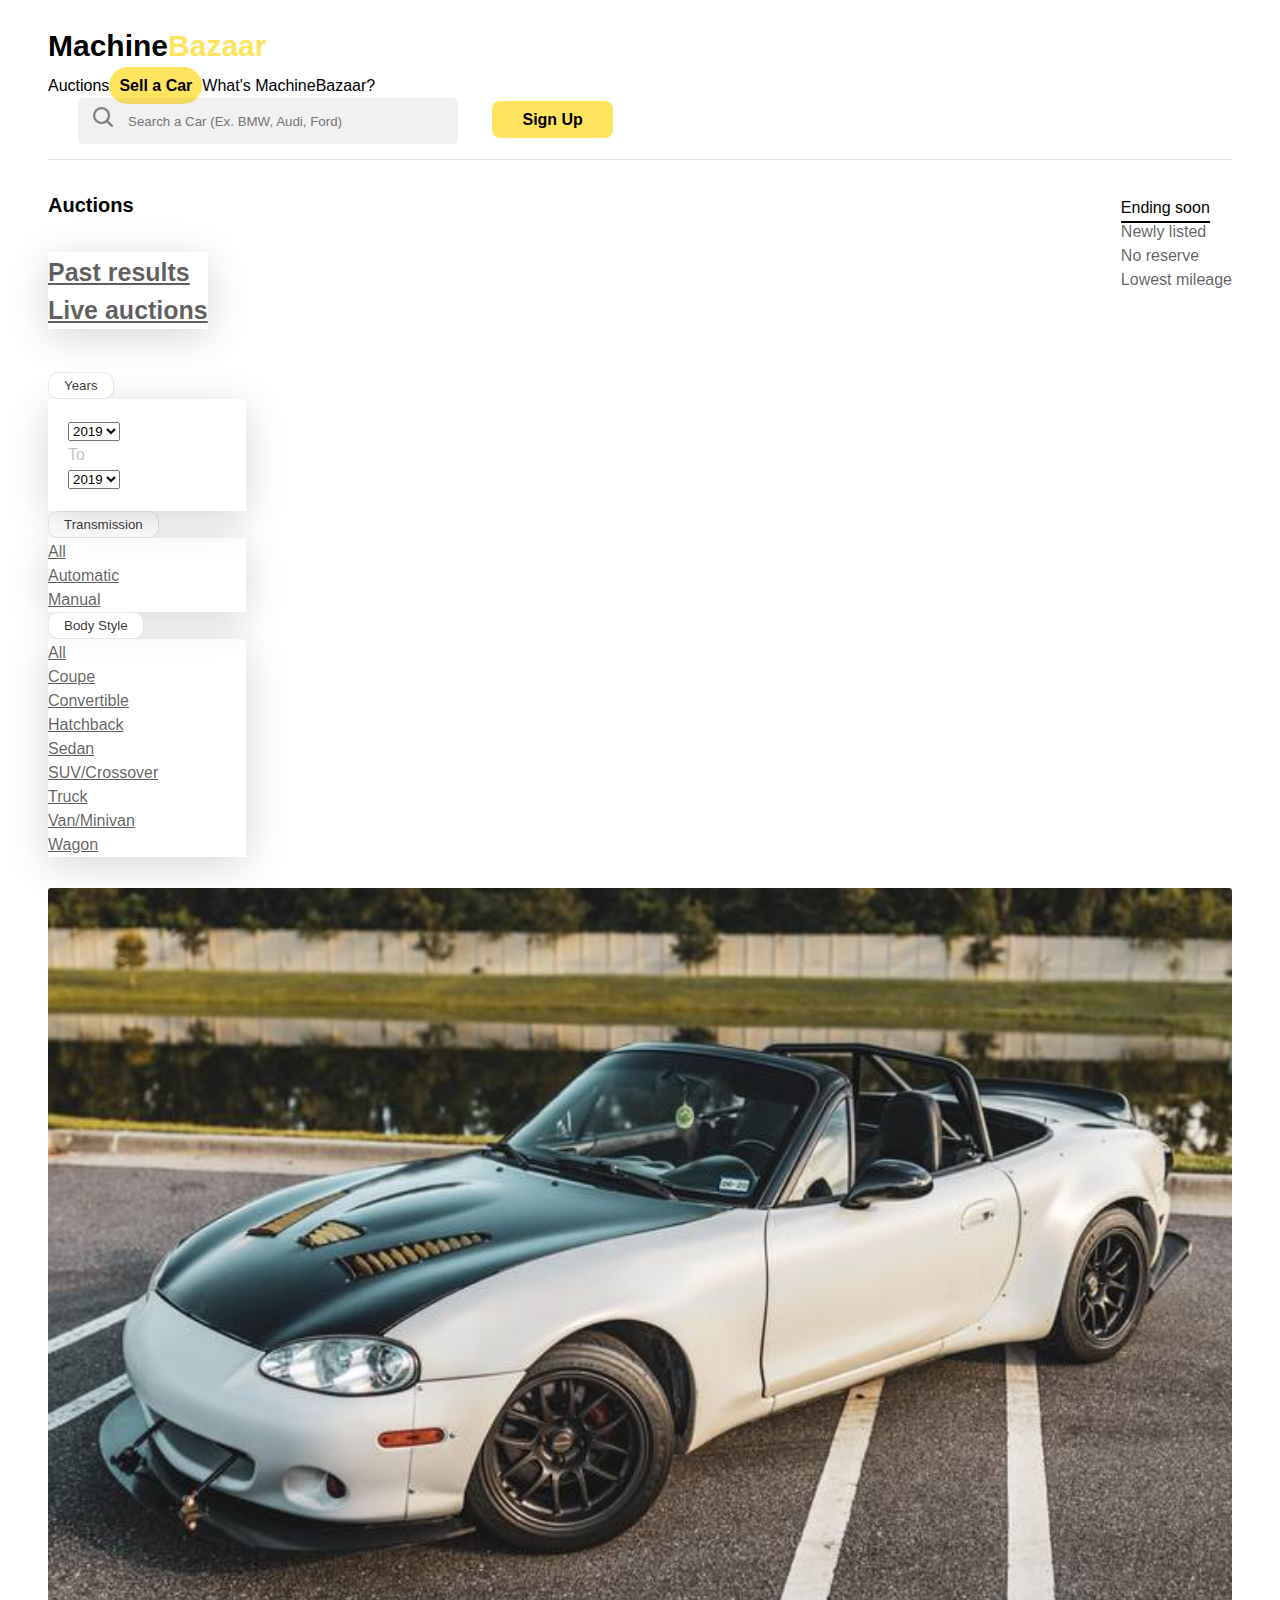
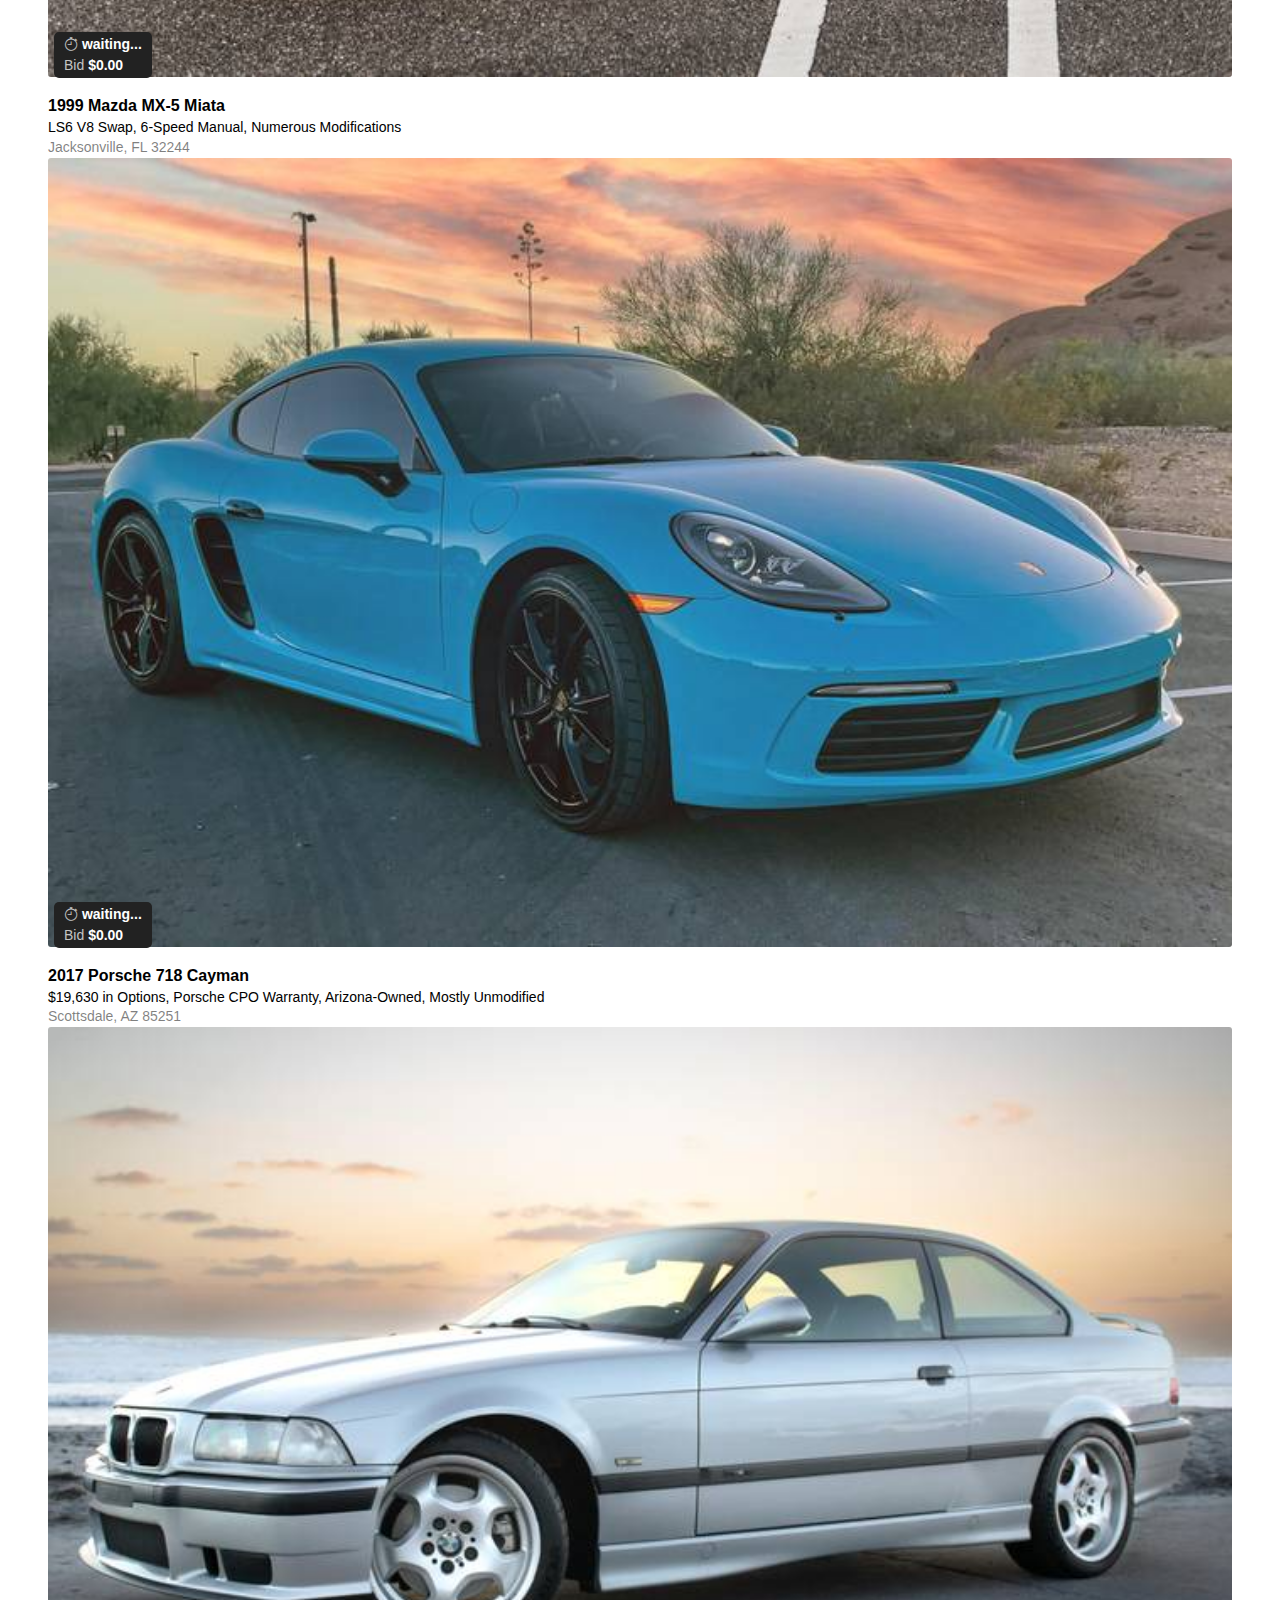
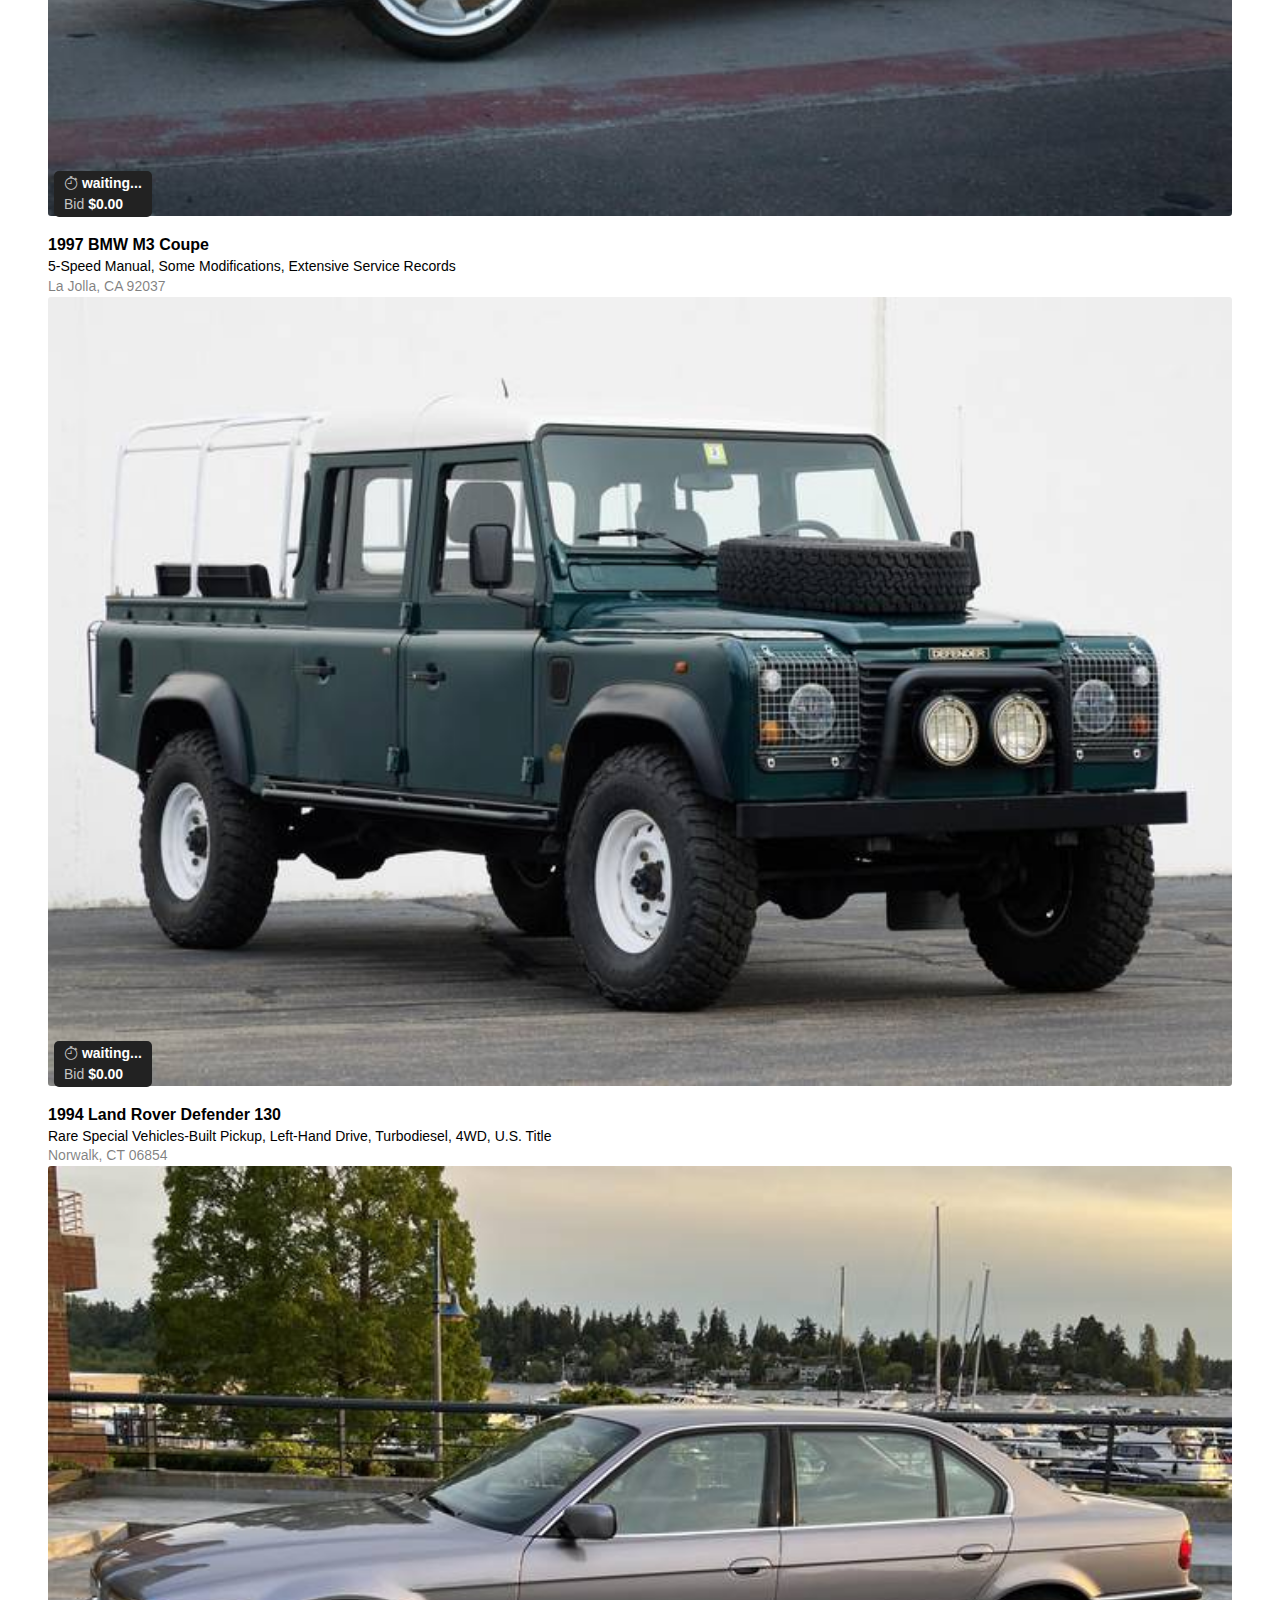
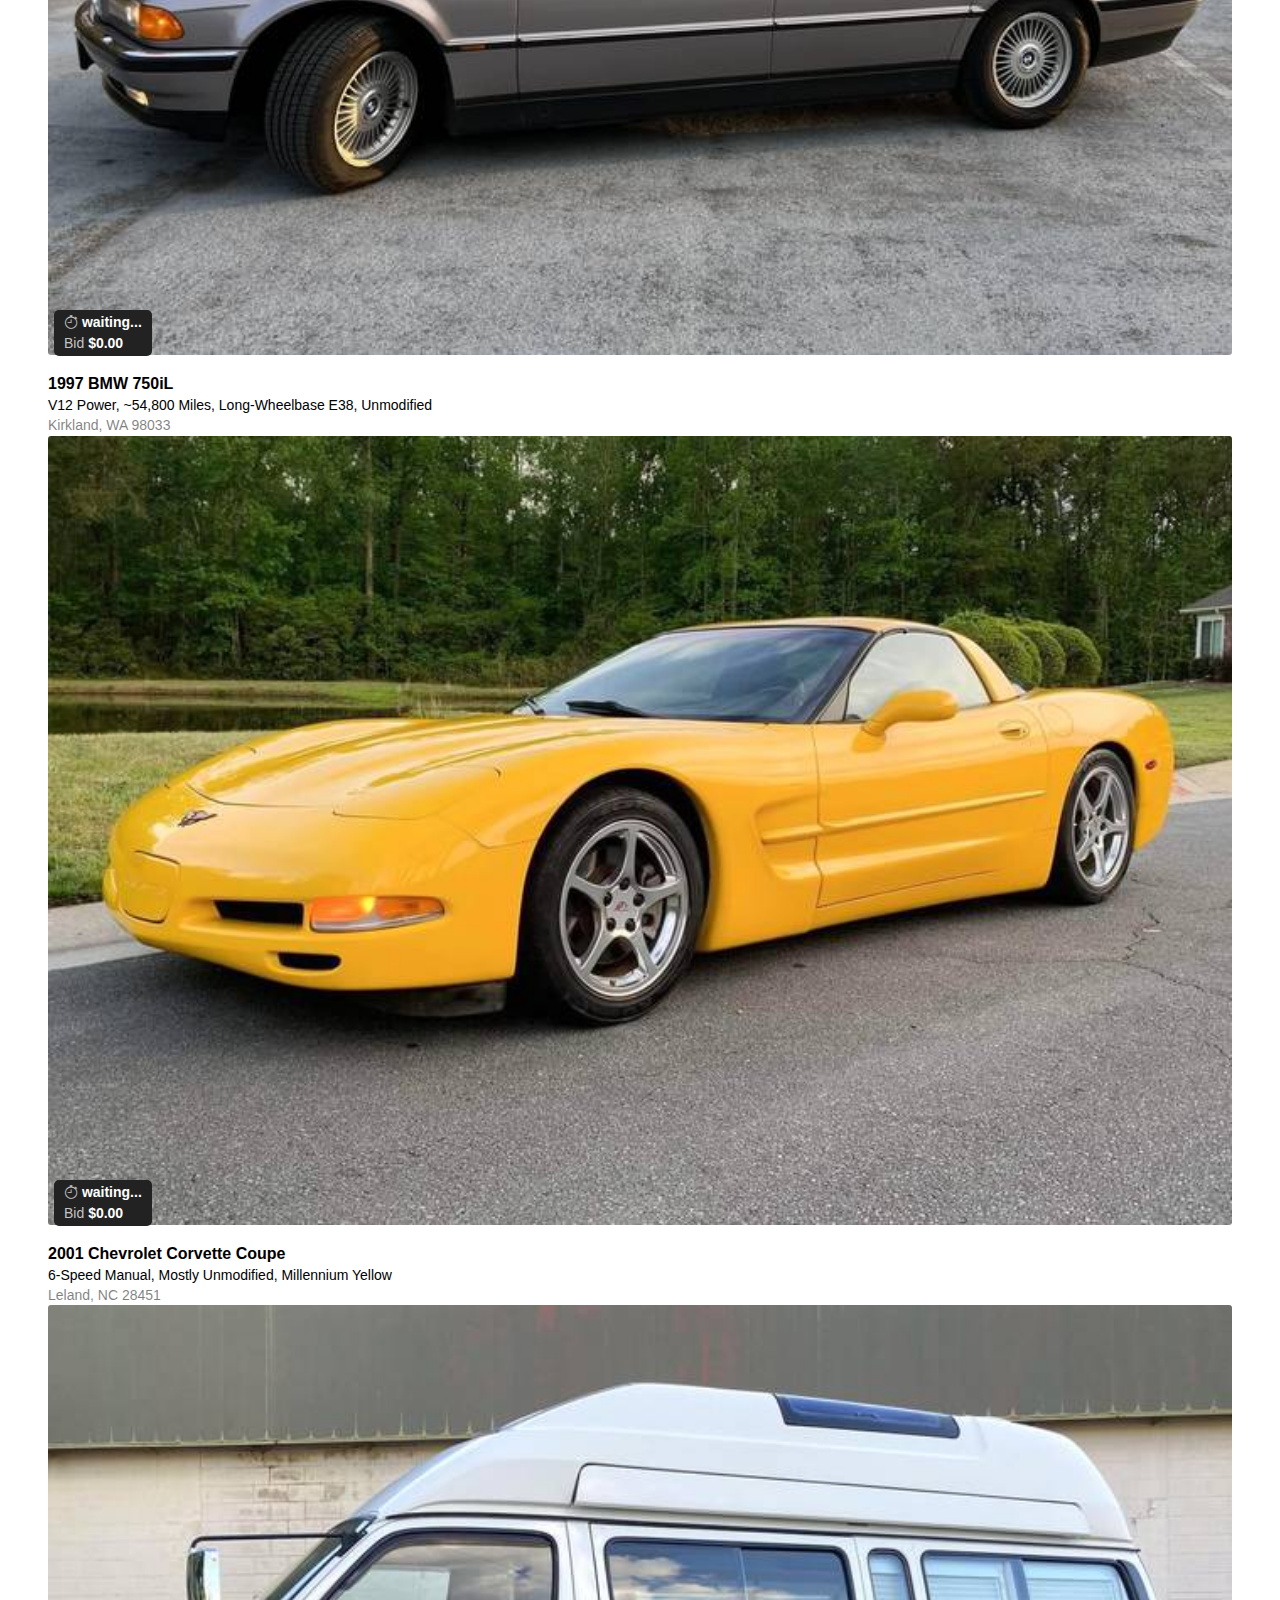
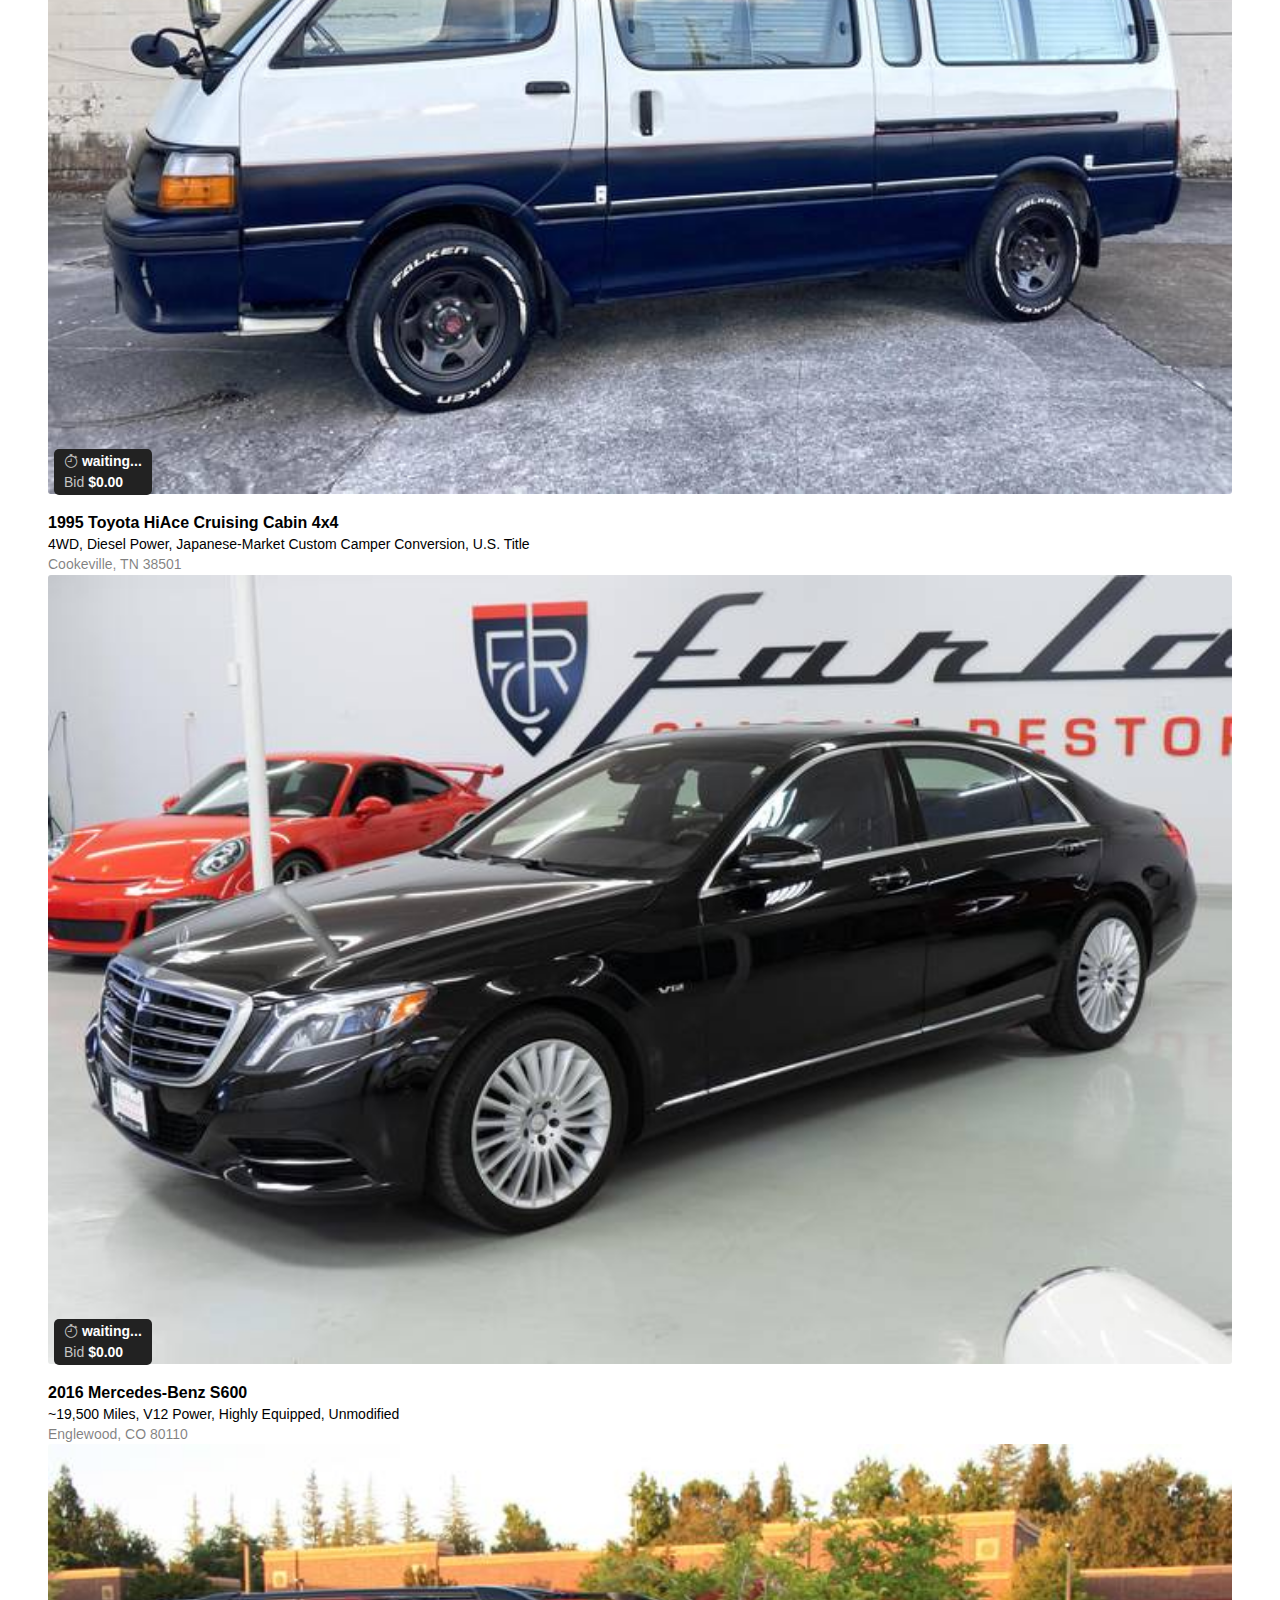
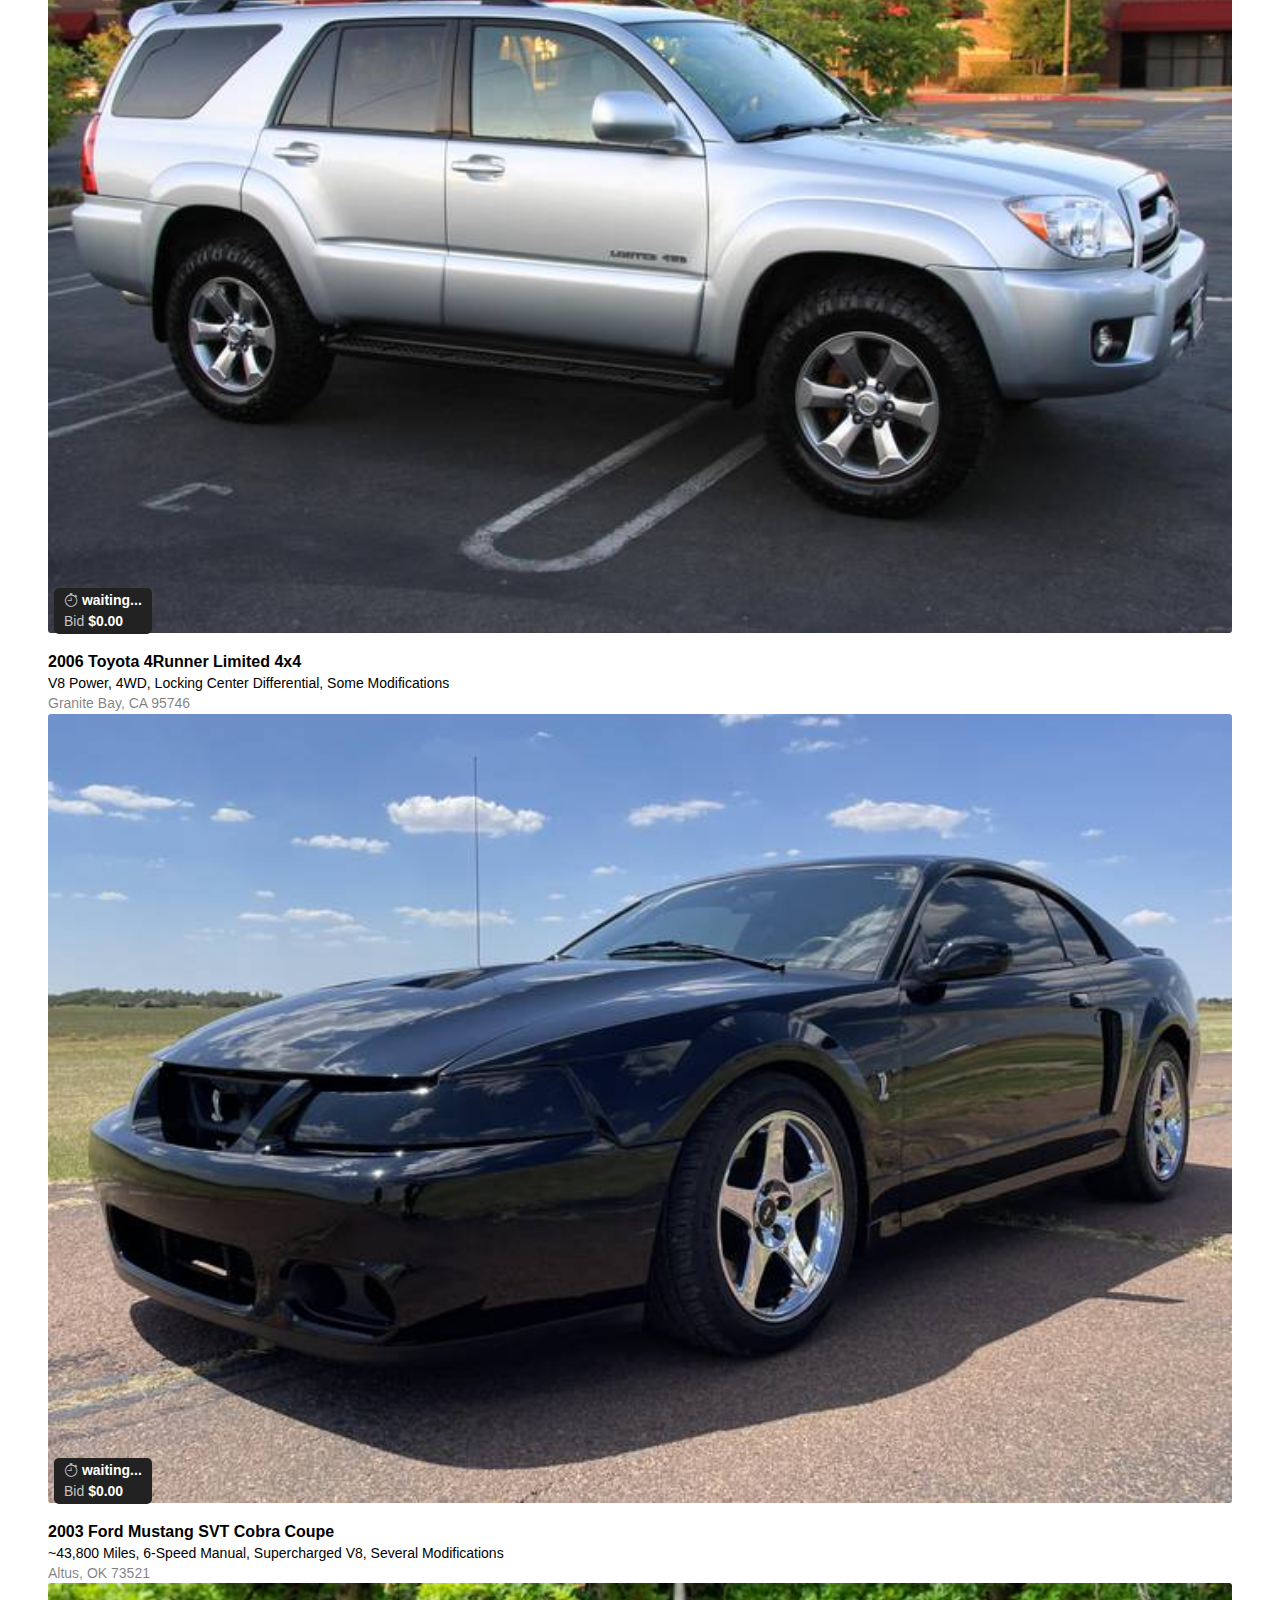
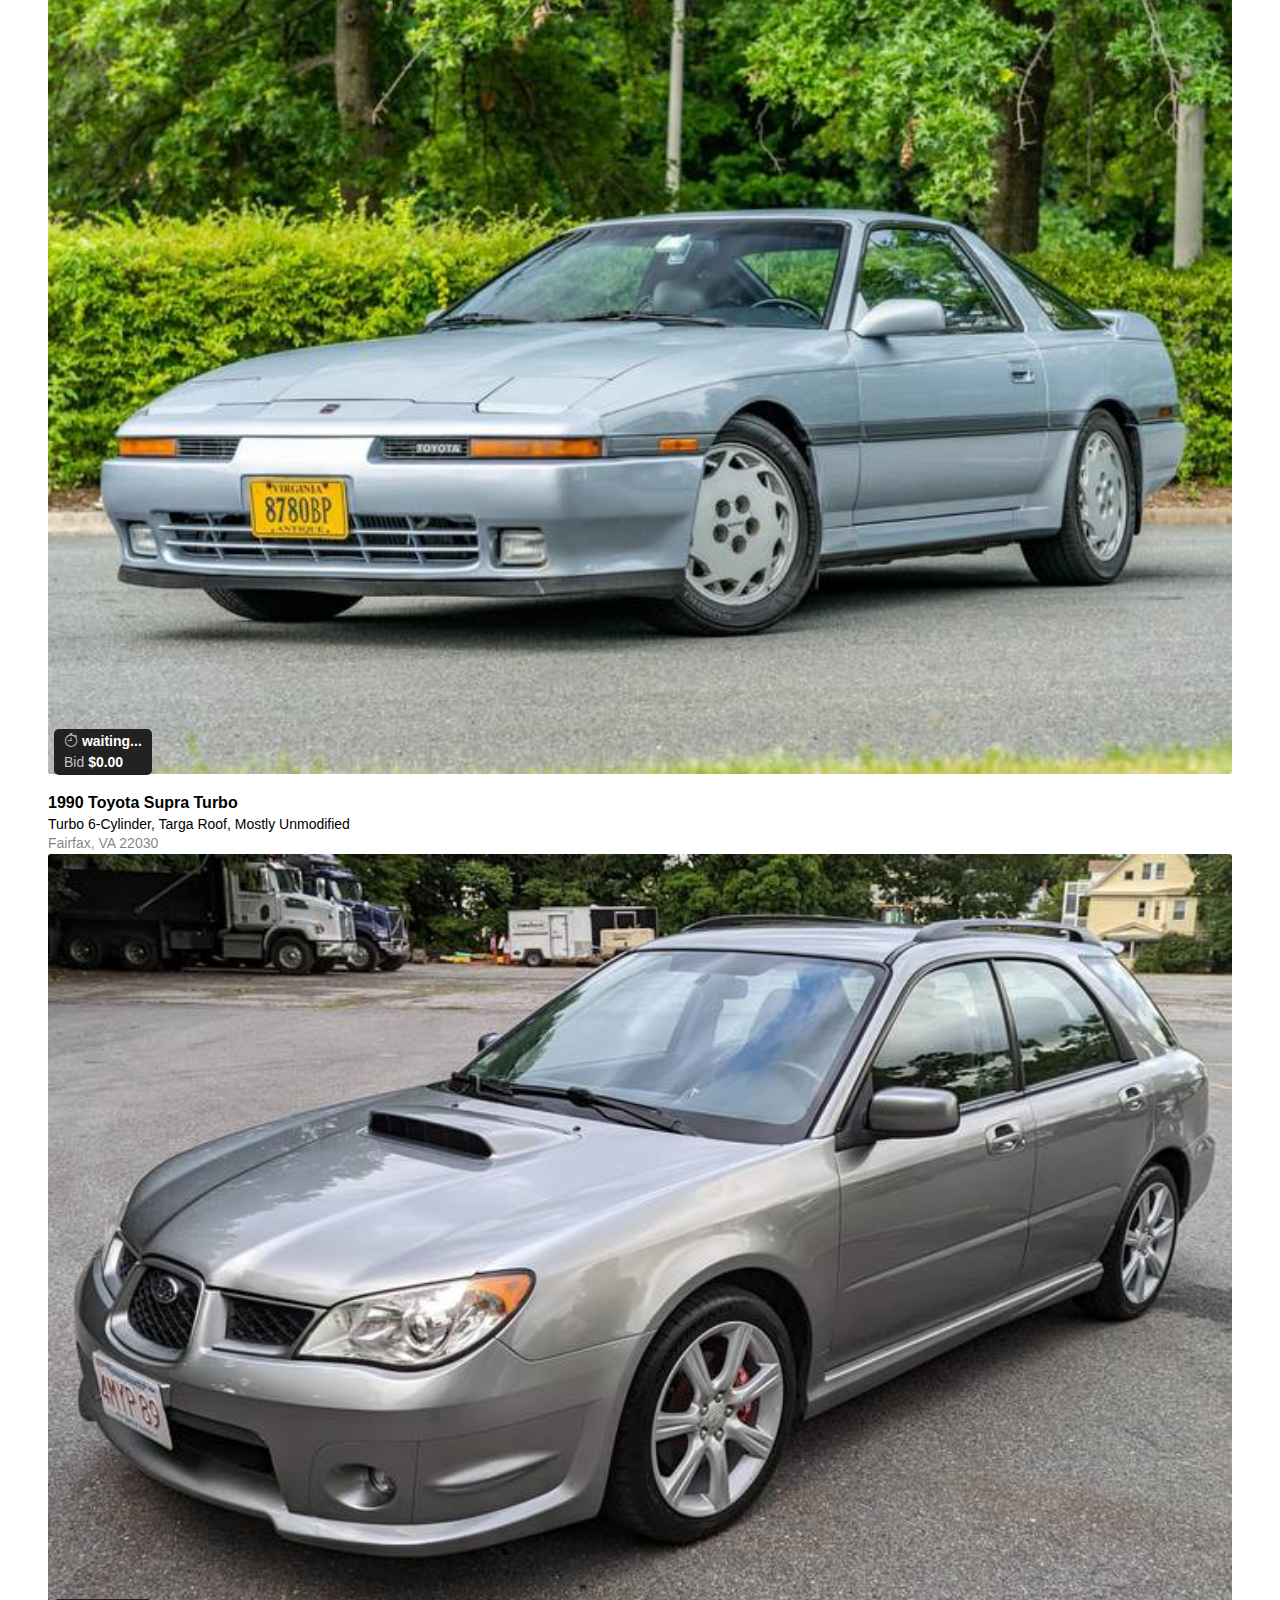
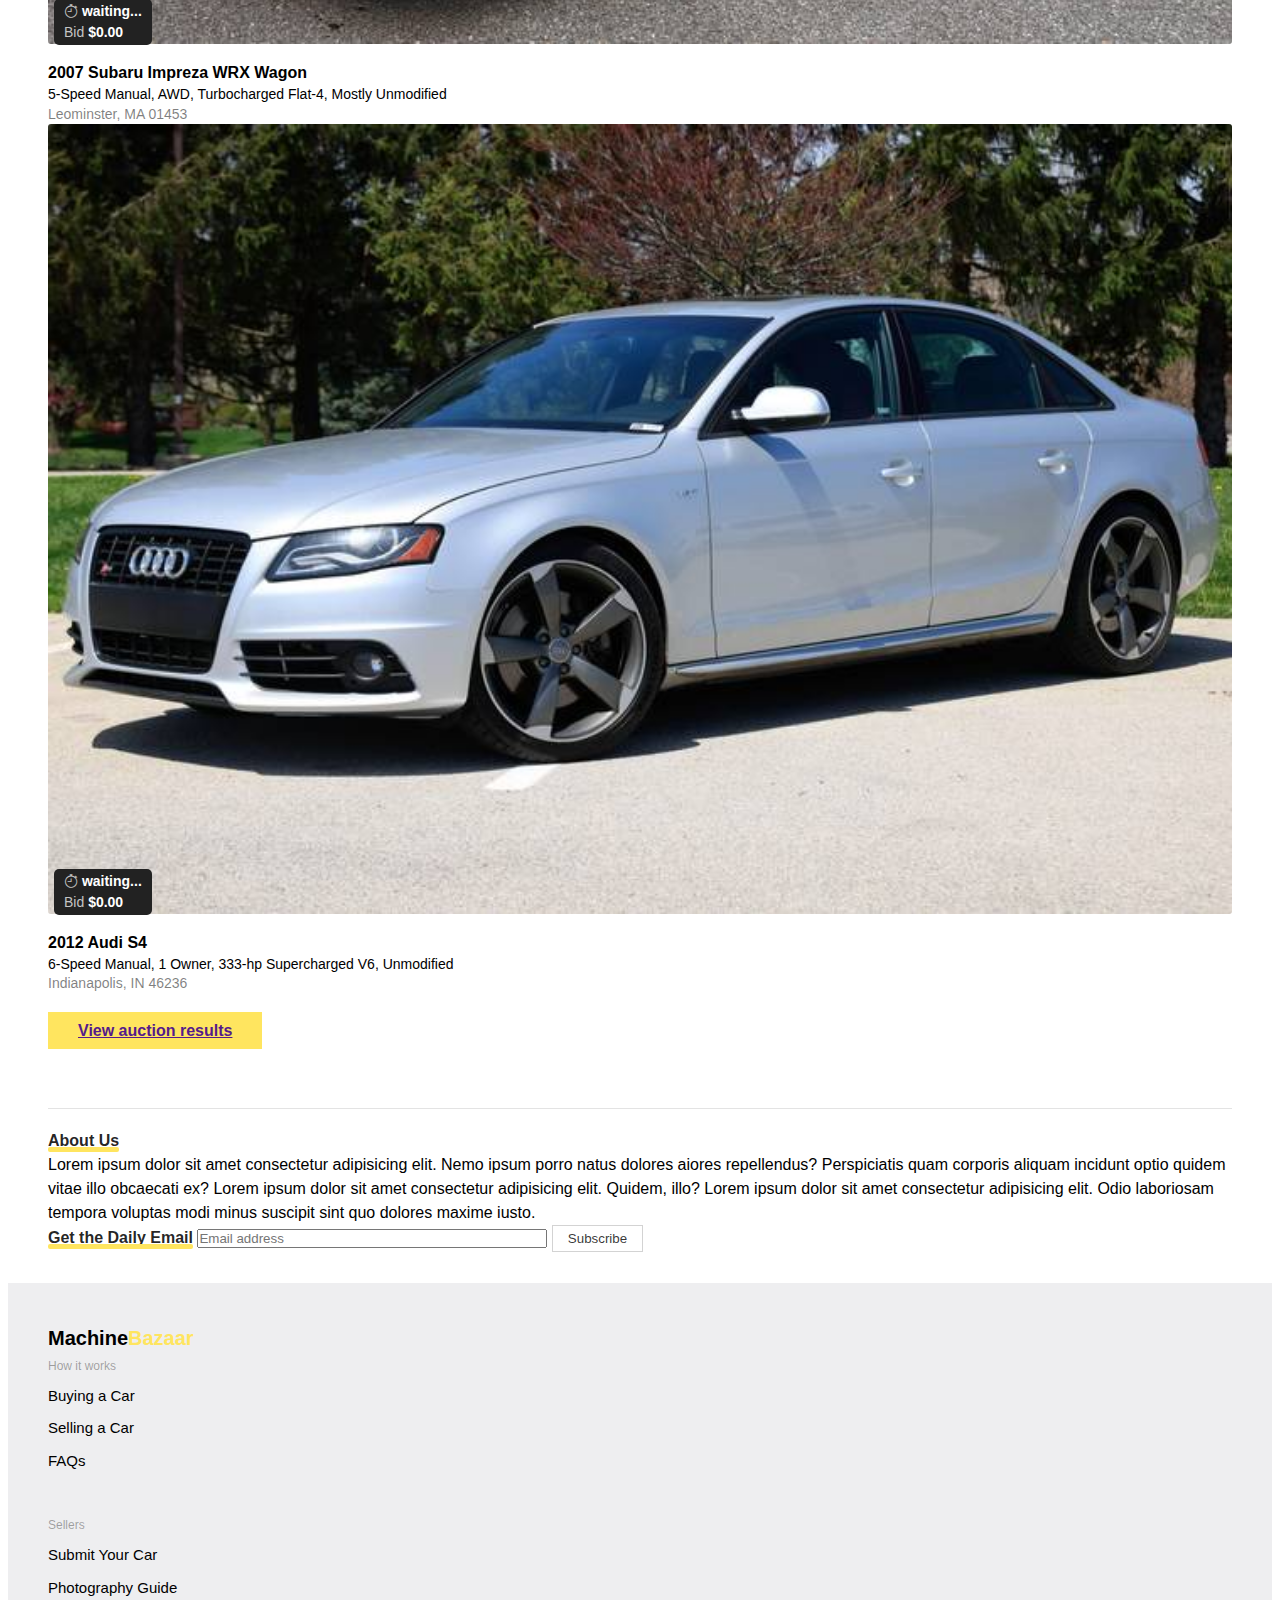
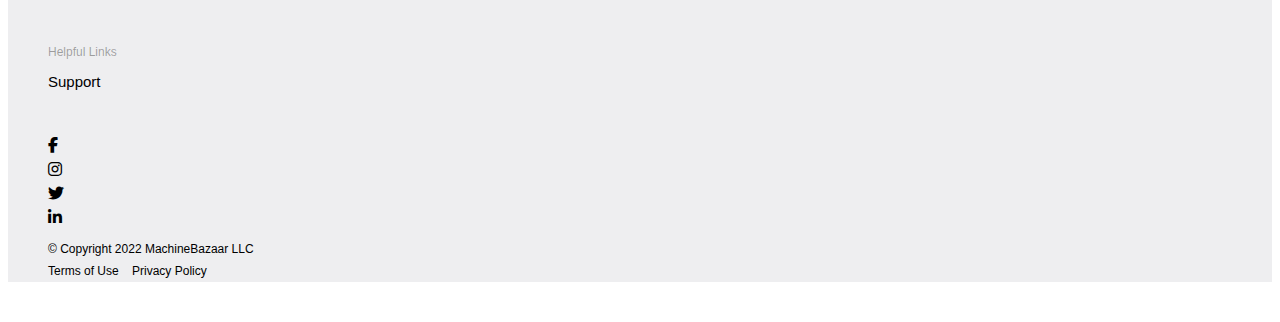
==== commit 480b93ed: "changes done" ====
--- a/index.html
+++ b/index.html
@@ -448,13 +448,13 @@
     <section id="about-us">
         <div class="container-fluid">
             <div class="information-wrapper d-flex align-items-start gap-4">
-                <div>
-                    <span><p>About Us</p></span>
+                <div class="d-flex gap-1 flex-column align-items-start">
+                    <span>About Us</span>
                     <p class="about-content">Lorem ipsum dolor sit amet consectetur adipisicing elit. Nemo ipsum porro natus dolores aiores repellendus? Perspiciatis quam corporis aliquam incidunt optio quidem vitae illo obcaecati ex? Lorem ipsum dolor sit amet consectetur adipisicing elit. Quidem, illo? Lorem ipsum dolor sit amet consectetur adipisicing elit. Odio laboriosam tempora voluptas modi minus suscipit sint quo dolores maxime iusto.
                     </p>
                 </div>
-                <div class="form-group">
-                    <span><p>Get the Daily Email</p></span>
+                <div class="form-group d-flex gap-2 flex-column align-items-start">
+                    <span>Get the Daily Email</span>
                     <input type="email" placeholder="Email address" class="form-control">
                     <button type="button" class="btn">Subscribe</button>
                 </div>
--- a/assets/css/index.css
+++ b/assets/css/index.css
@@ -36,7 +36,7 @@
   width: fit-content;
 }
 nav .container-fluid .nav-container .collapse span {
-  background-color: #FEDC19;
+  background-color: #ffe55f;
   padding: 10px;
   border-radius: 30px;
   font-weight: bold;
@@ -46,7 +46,7 @@
   border: 1px solid rgba(0, 0, 0, 0.13);
 }
 nav .container-fluid .nav-container .collapse button {
-  background-color: #FEDC19;
+  background-color: #ffe55f;
   border-radius: 10px;
   border: none;
 }
@@ -73,7 +73,7 @@
   color: black;
 }
 nav .container-fluid .nav-wrapper .nav-left ul li span {
-  background-color: #FEDC19;
+  background-color: #ffe55f;
   padding: 10px;
   border-radius: 30px;
   font-weight: bold;
@@ -90,7 +90,7 @@
   color: black;
 }
 nav .container-fluid .nav-wrapper .nav-left .logo span {
-  color: #FEDC19;
+  color: #ffe55f;
 }
 nav .nav-right {
   min-width: 0;
@@ -106,7 +106,7 @@
 nav .nav-right .sign-in-btn {
   text-decoration: none;
   color: black;
-  background-color: #FEDC19;
+  background-color: #ffe55f;
   padding: 10px 30px;
   border-radius: 8px;
   border: none;
@@ -237,7 +237,7 @@
   left: 0;
   height: 2px;
   margin-top: 5px;
-  width: 90px;
+  width: 100%;
   border: 1px solid black;
 }
 #Auctions .container-fluid .part-one div.section-title {
@@ -417,7 +417,7 @@
   margin-bottom: 40px;
 }
 #Auctions .container-fluid .past-auctions a {
-  background-color: #FEDC19;
+  background-color: #ffe55f;
   padding: 10px 30px;
   font-weight: bolder;
   border: none;
@@ -447,16 +447,14 @@
   padding: 20px 0px;
   flex-direction: column;
 }
-#about-us .container-fluid .information-wrapper p:first-child {
-  margin-bottom: 10px;
-  font-weight: bold;
-}
-#about-us .container-fluid .information-wrapper p.about-content {
-  color: rgba(0, 0, 0, 0.671);
+#about-us .container-fluid .information-wrapper span {
+  color: rgba(0, 0, 0, 0.871);
+  font-weight: bold;
+  display: inline-block;
 }
 #about-us .container-fluid .information-wrapper input {
   margin-bottom: 15px;
-  width: 300px;
+  width: 350px;
 }
 #about-us .container-fluid .information-wrapper button {
   background-color: white;
@@ -469,31 +467,28 @@
 }
 #about-us .container-fluid .information-wrapper span::after {
   content: "";
+  display: block;
   position: absolute;
-  bottom: 0;
-  left: 0;
-  width: 70px;
-  height: 3px;
-  background-color: #FEDC19;
+  top: 18px;
+  width: 100%;
+  height: 5px;
+  border-radius: 2px;
+  background-color: #ffe55f;
 }
 #about-us .container-fluid .information-wrapper .form-group span {
   position: relative;
 }
 #about-us .container-fluid .information-wrapper .form-group span::after {
   content: "";
+  display: block;
   position: absolute;
-  bottom: 0;
-  left: 0;
-  width: 143px;
-  height: 3px;
-  background-color: #FEDC19;
-}
-
-@media (max-width: 546px) {
-  #about-us p.about-content {
-    min-width: 310px;
-  }
-}
+  width: 100%;
+  top: 18px;
+  height: 5px;
+  background: #ffe55f;
+  border-radius: 2px;
+}
+
 footer {
   background-color: #eeeef0;
 }
@@ -517,7 +512,7 @@
   font-size: 20px;
 }
 footer .wrapper .logo span {
-  color: #FEDC19;
+  color: #ffe55f;
 }
 footer .wrapper p.text-uppercase {
   display: inline-block;
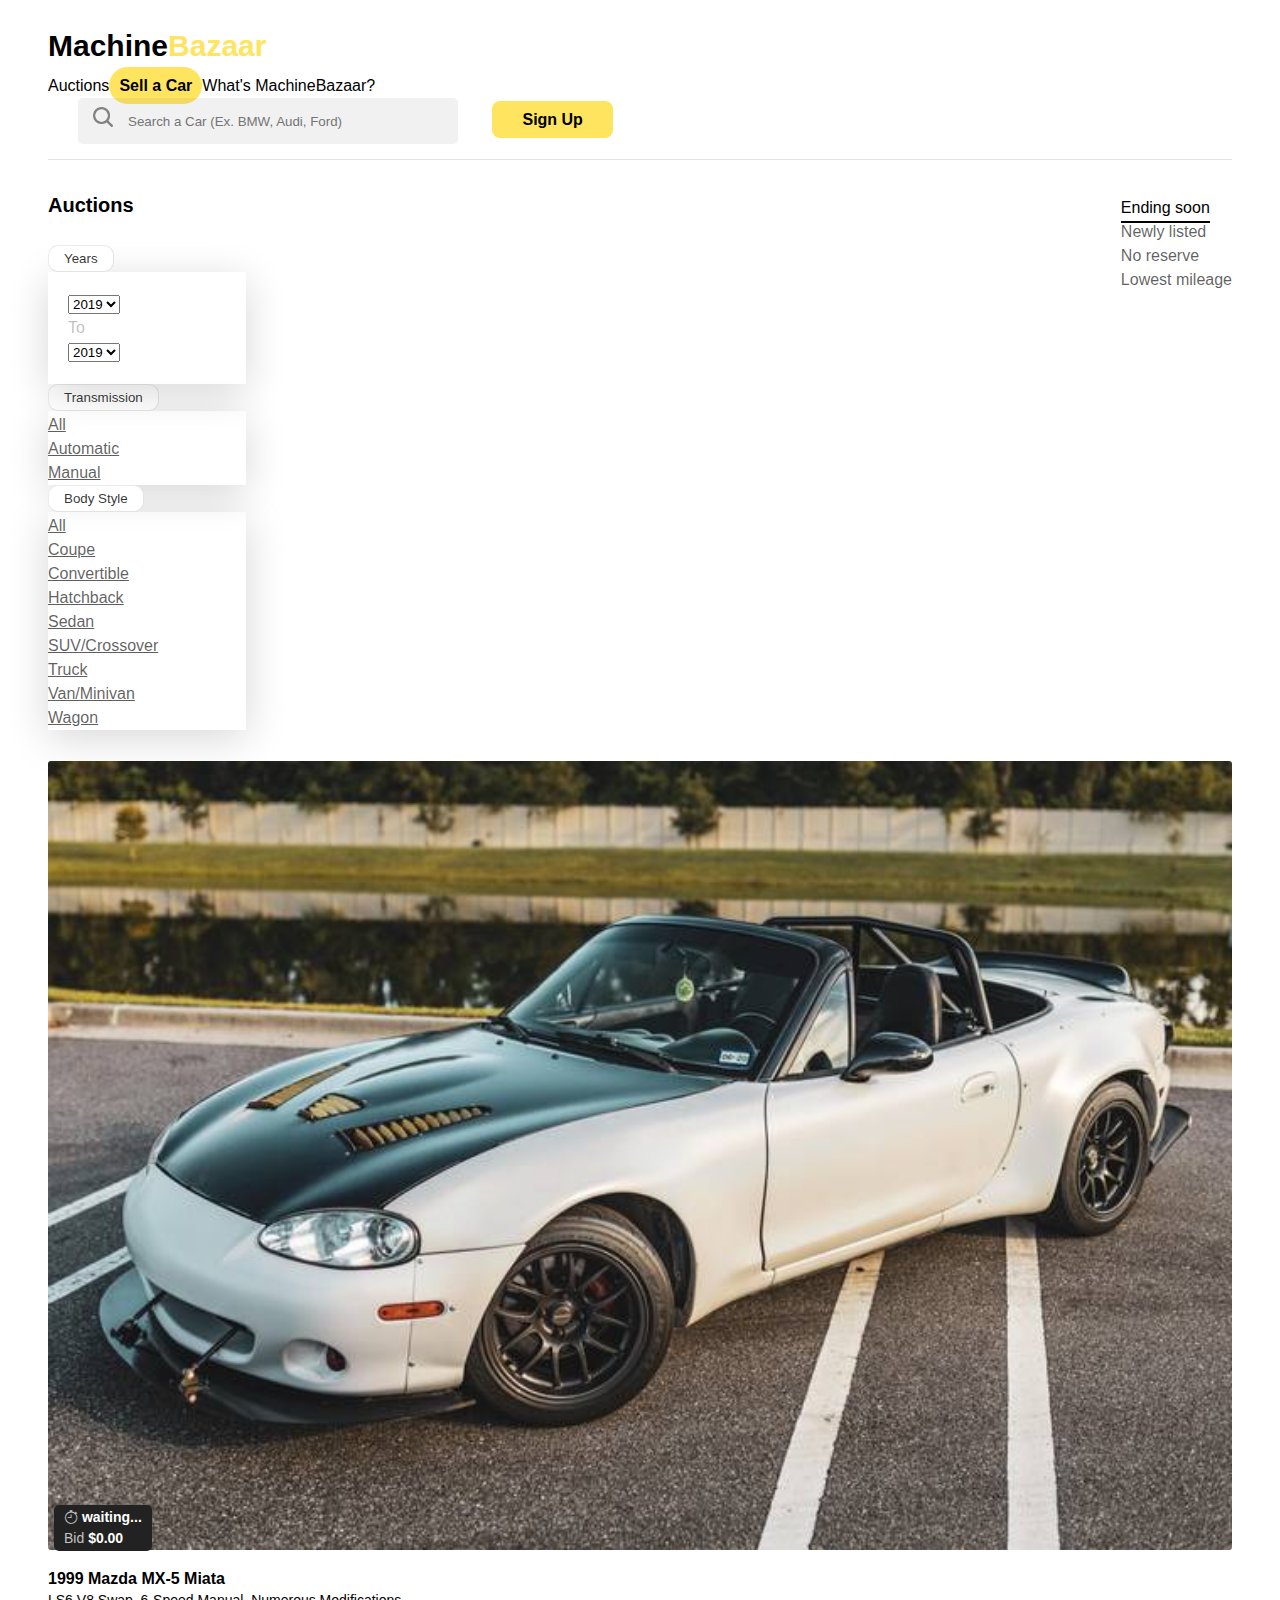
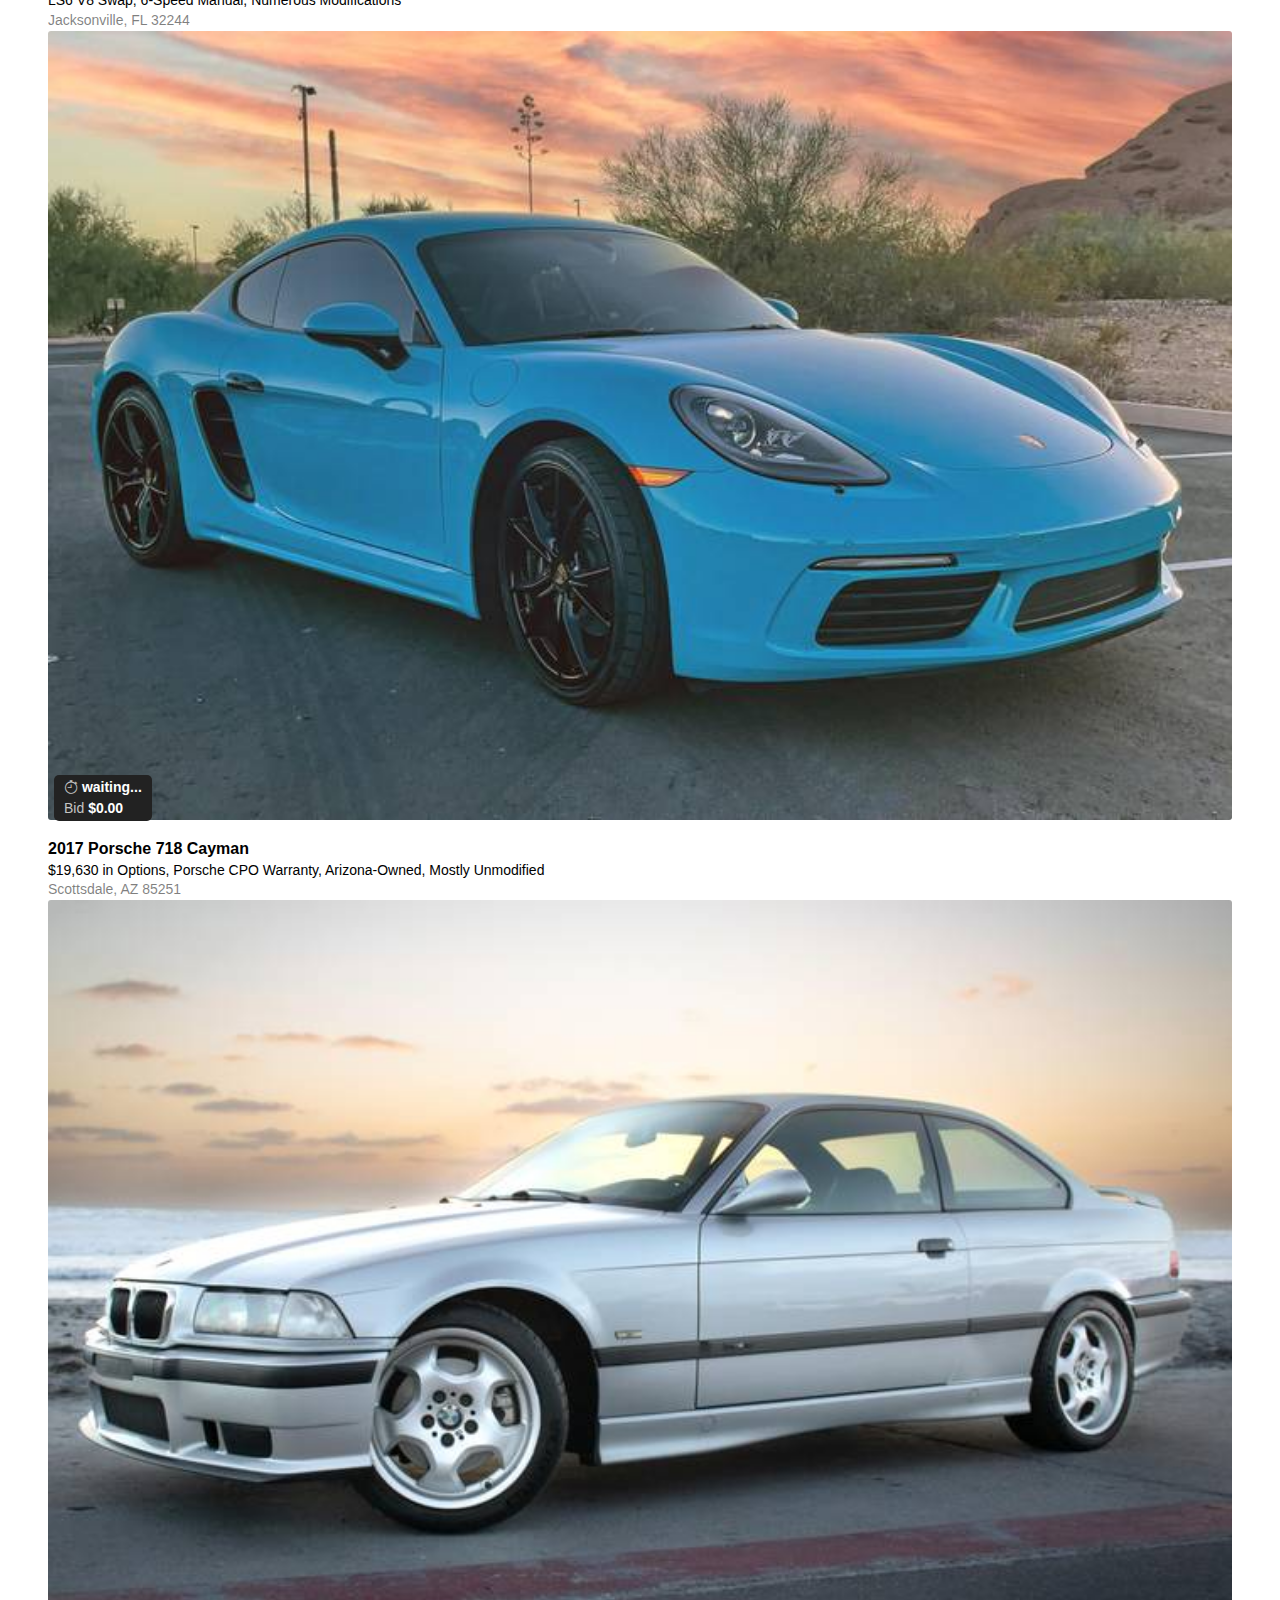
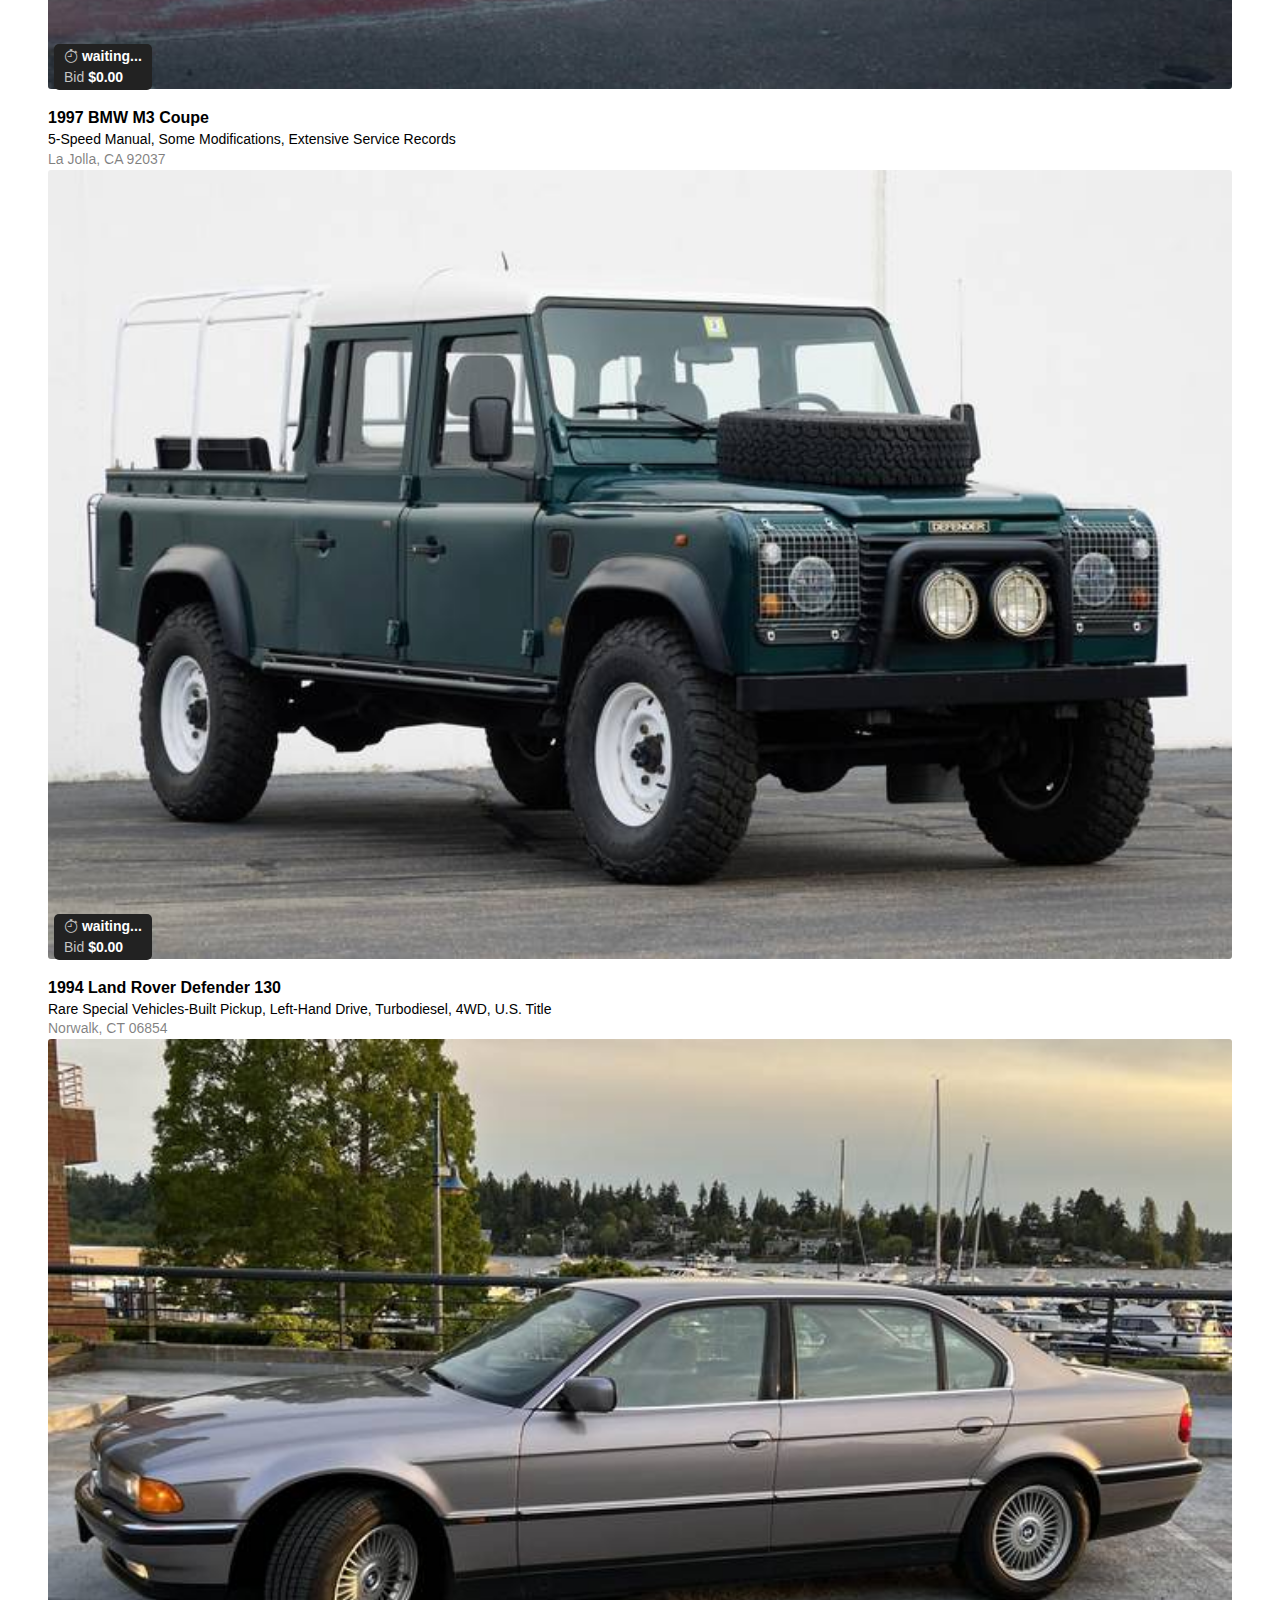
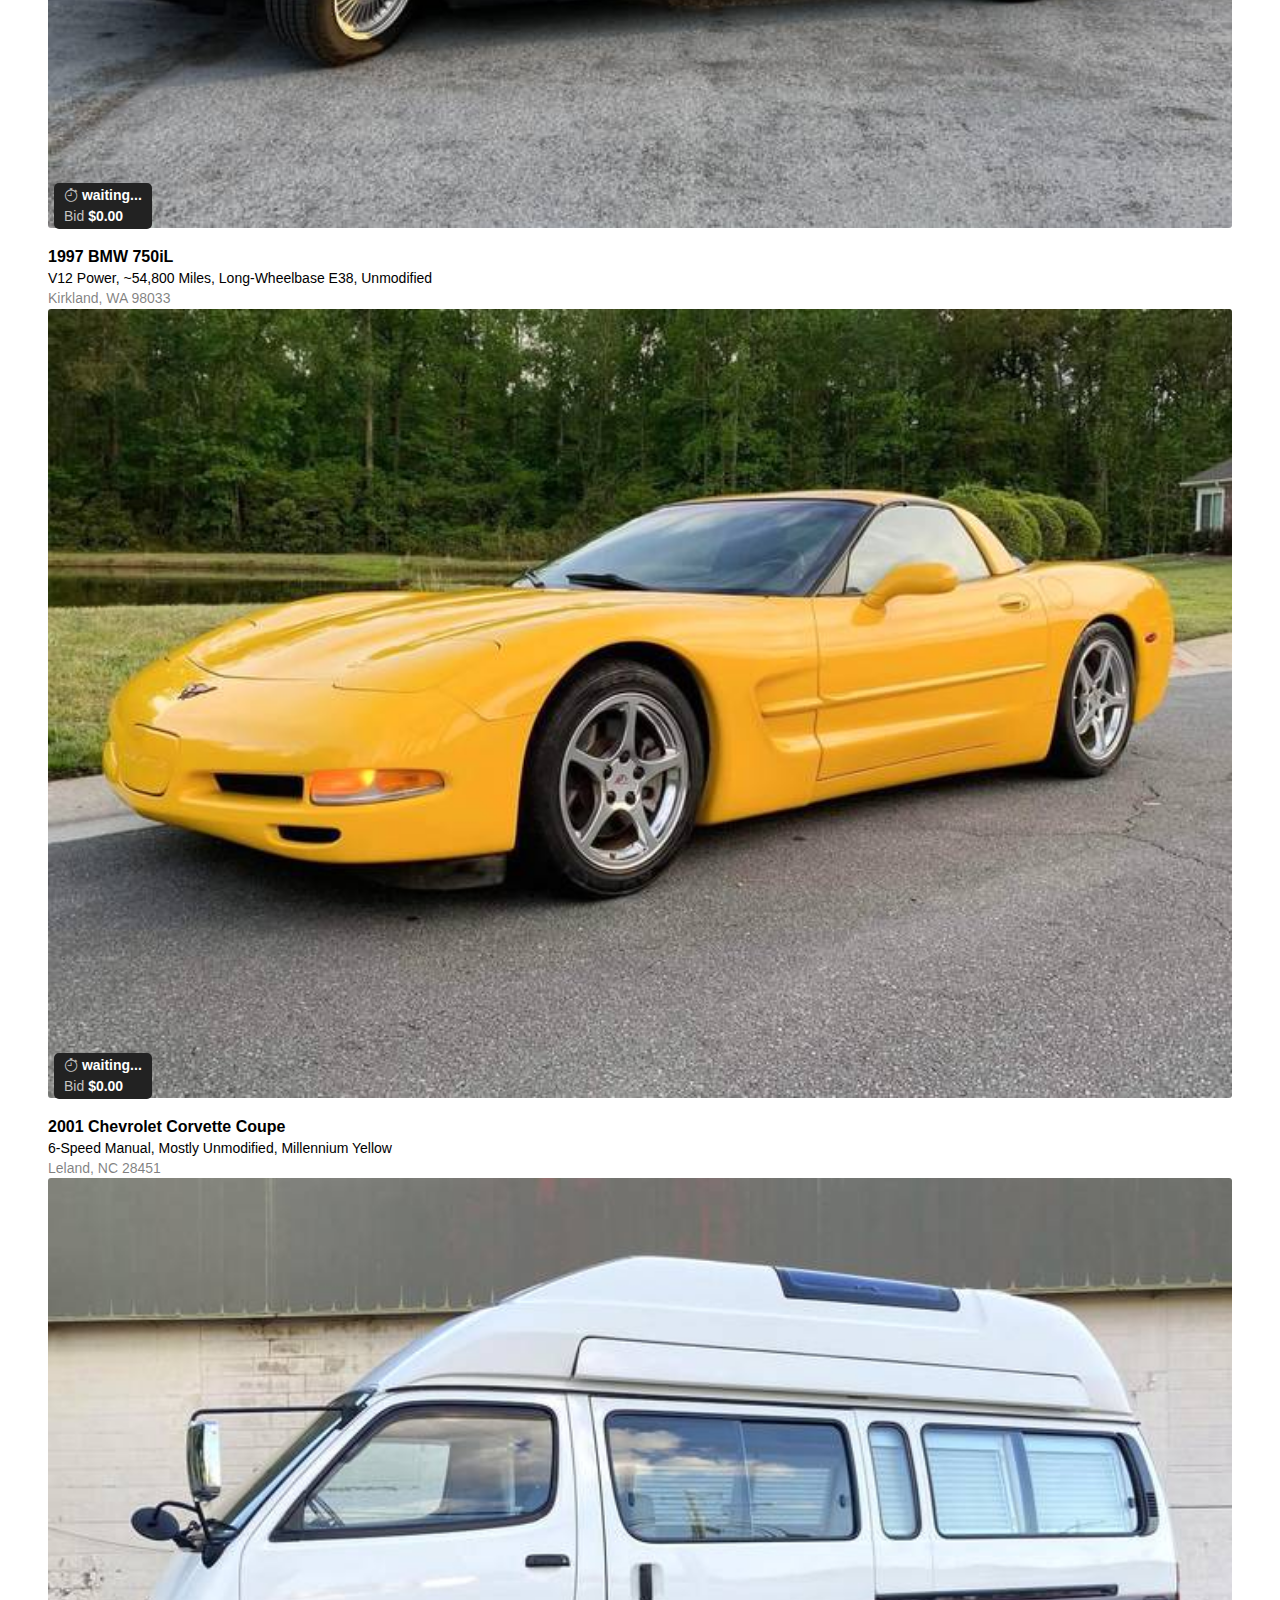
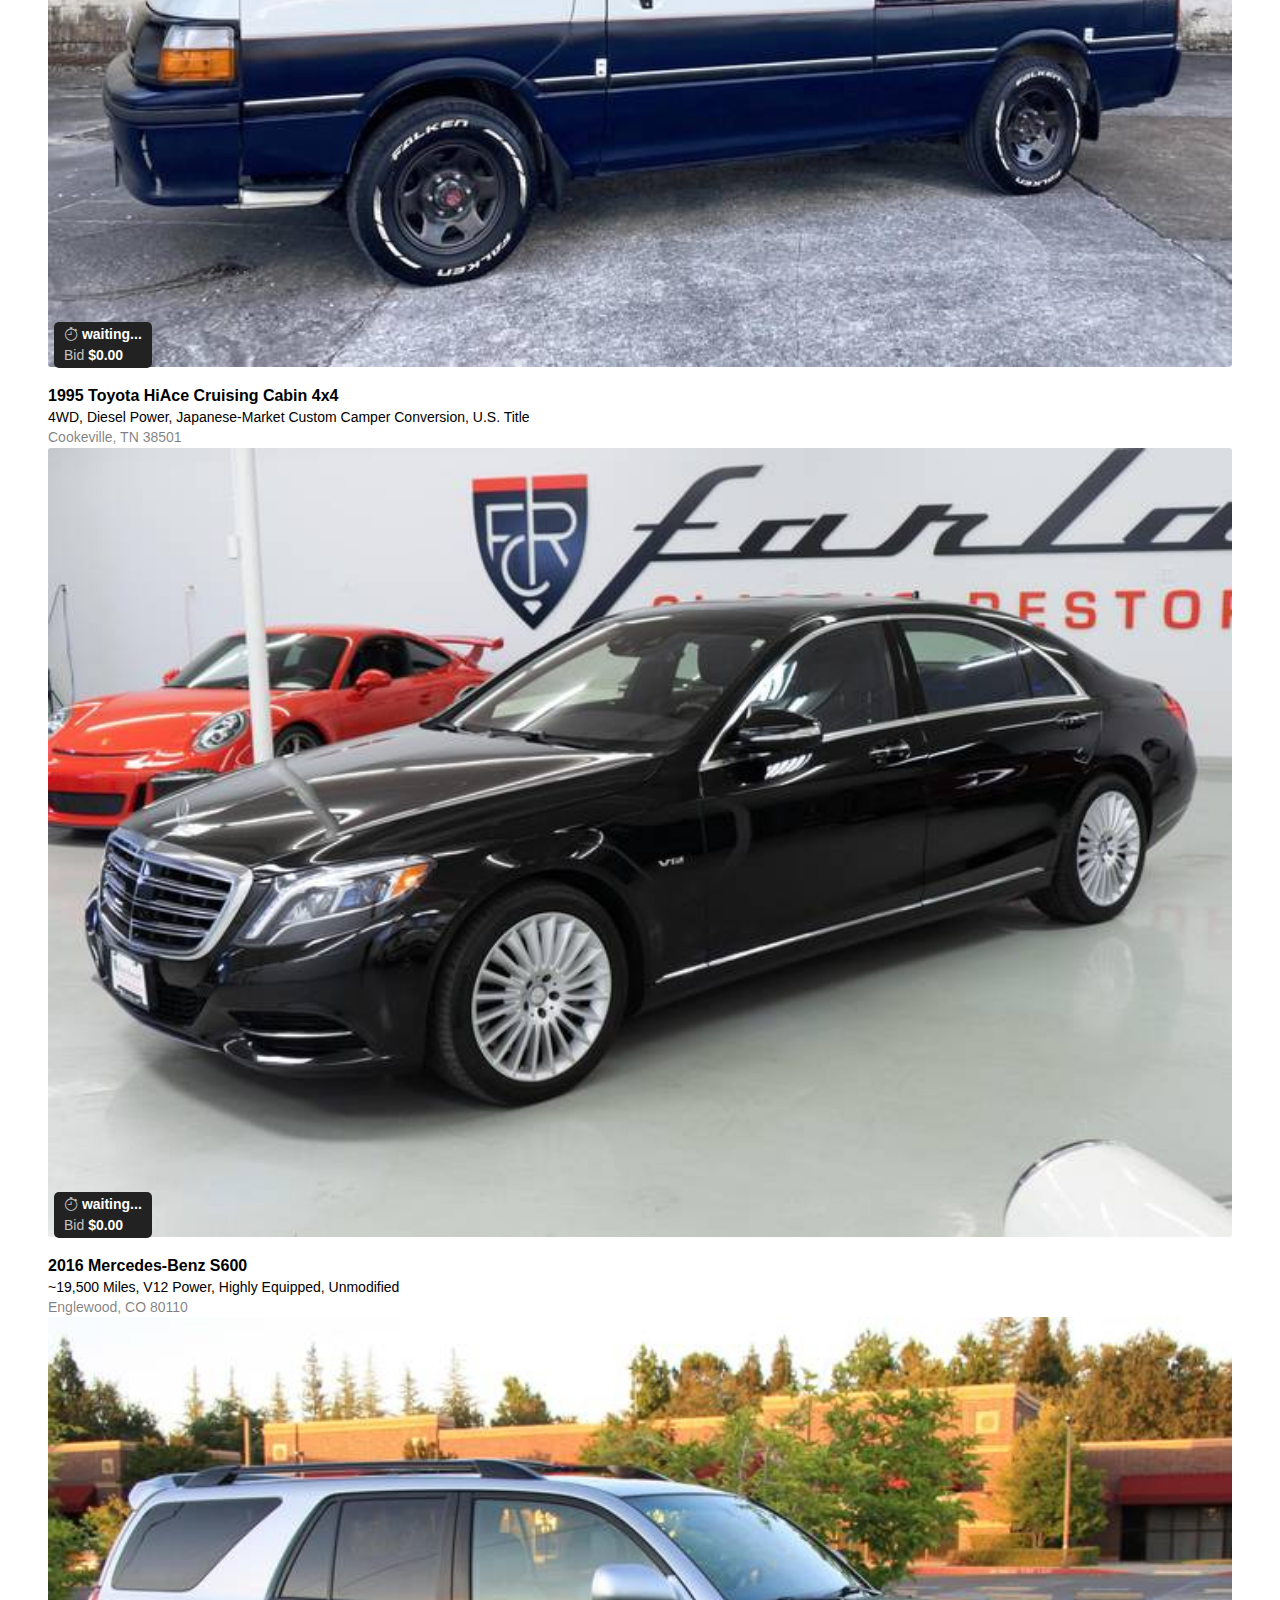
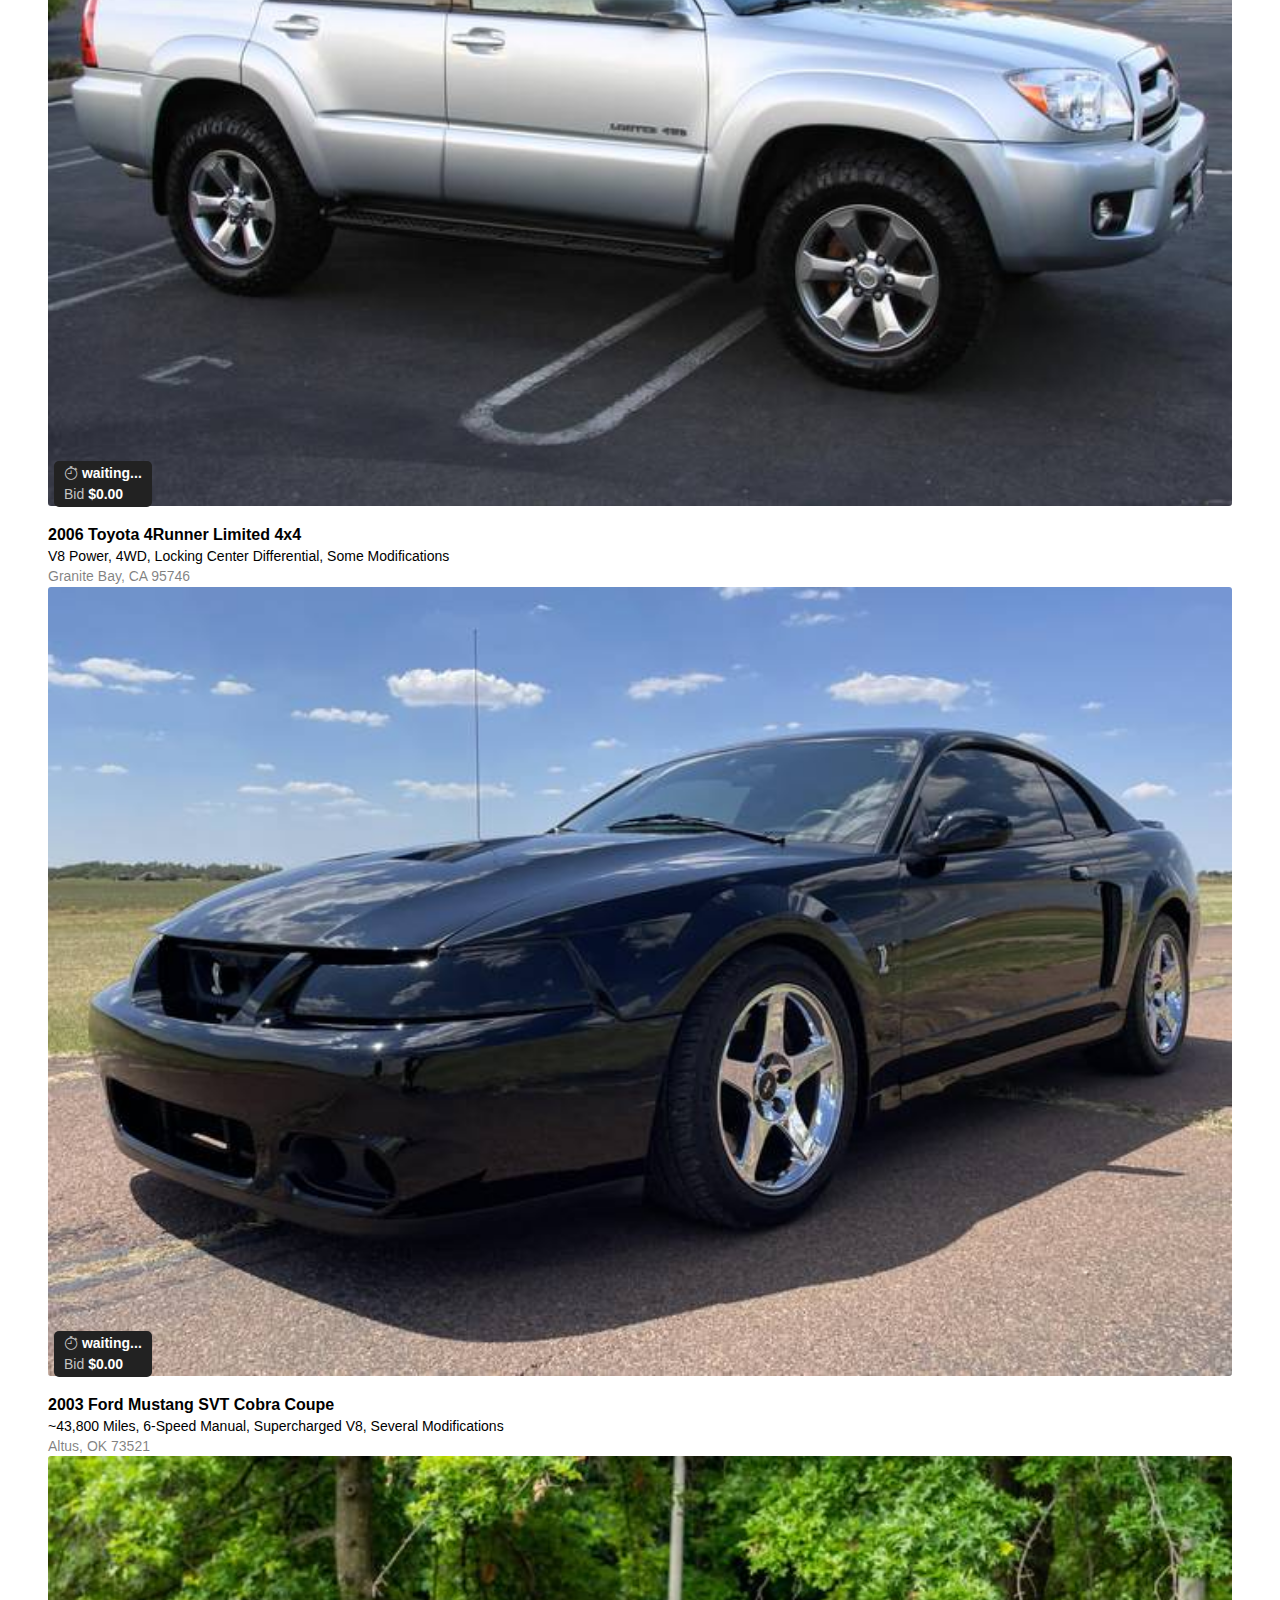
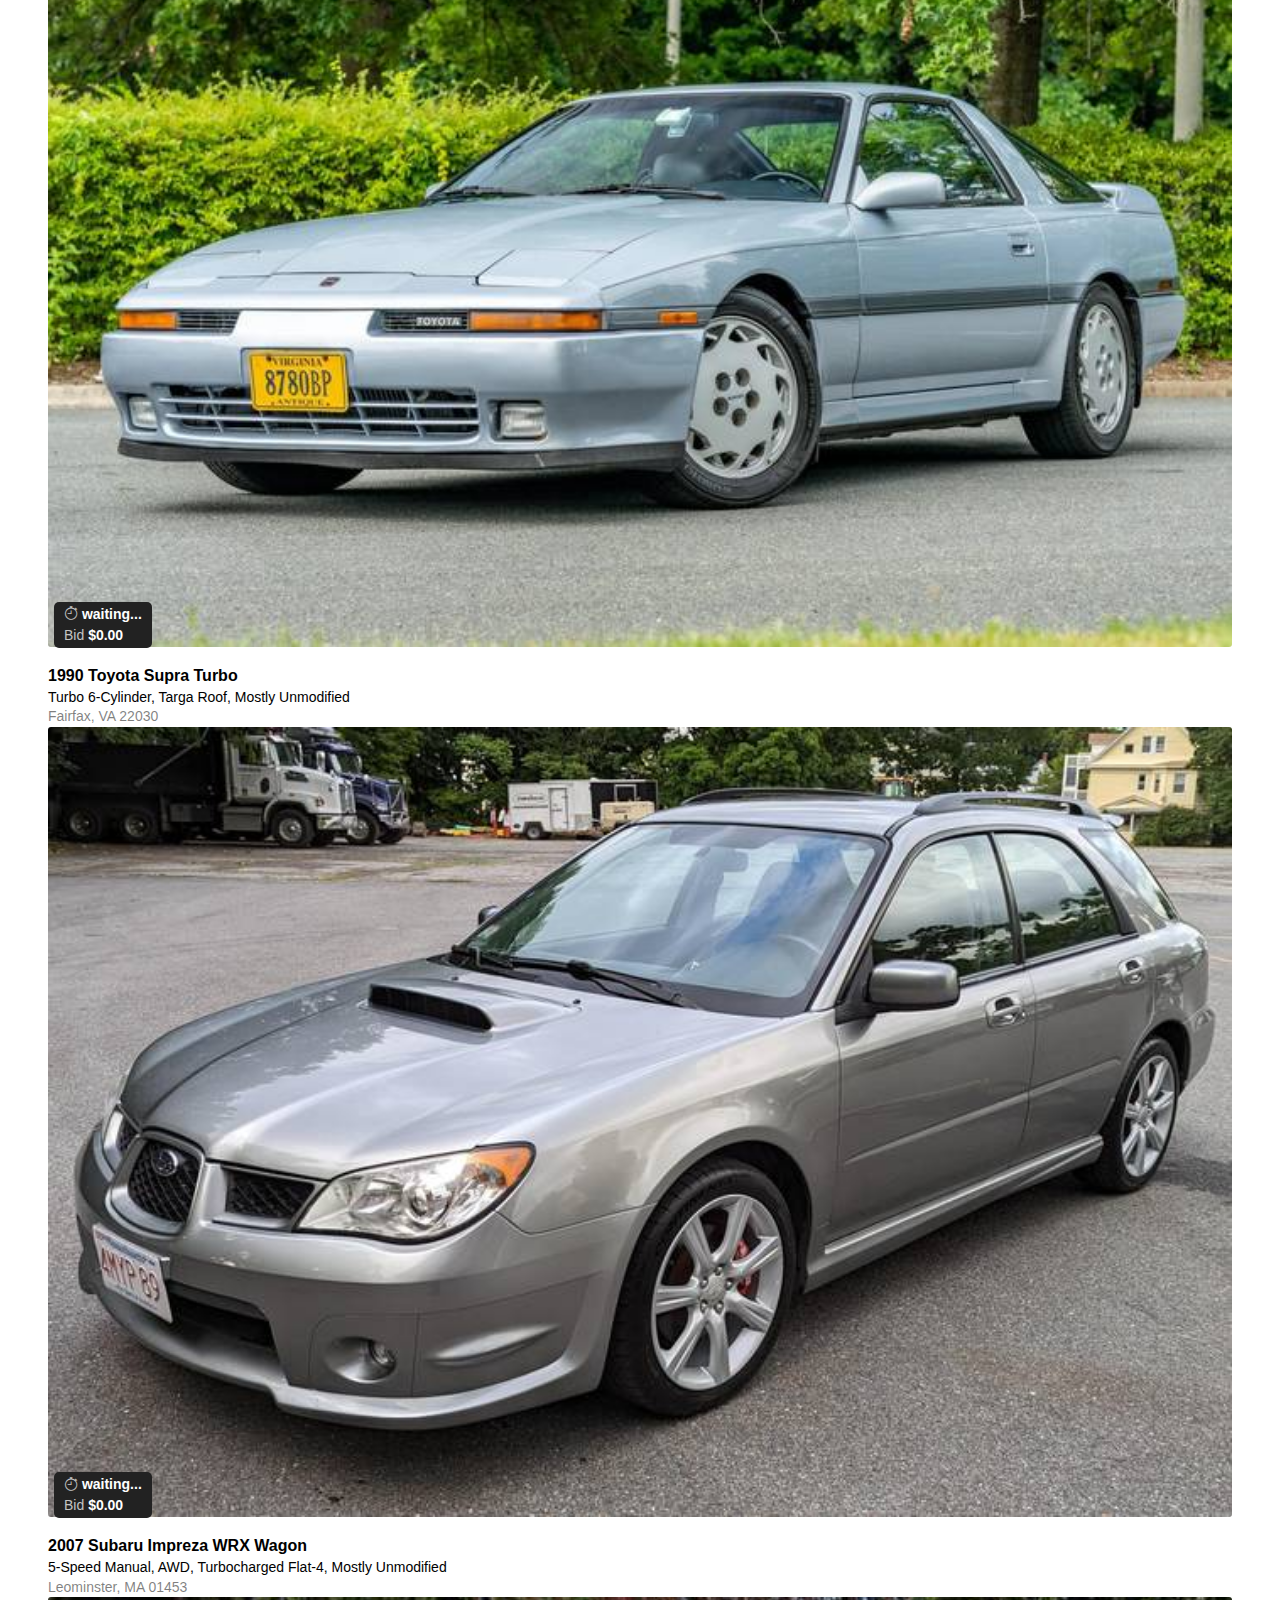
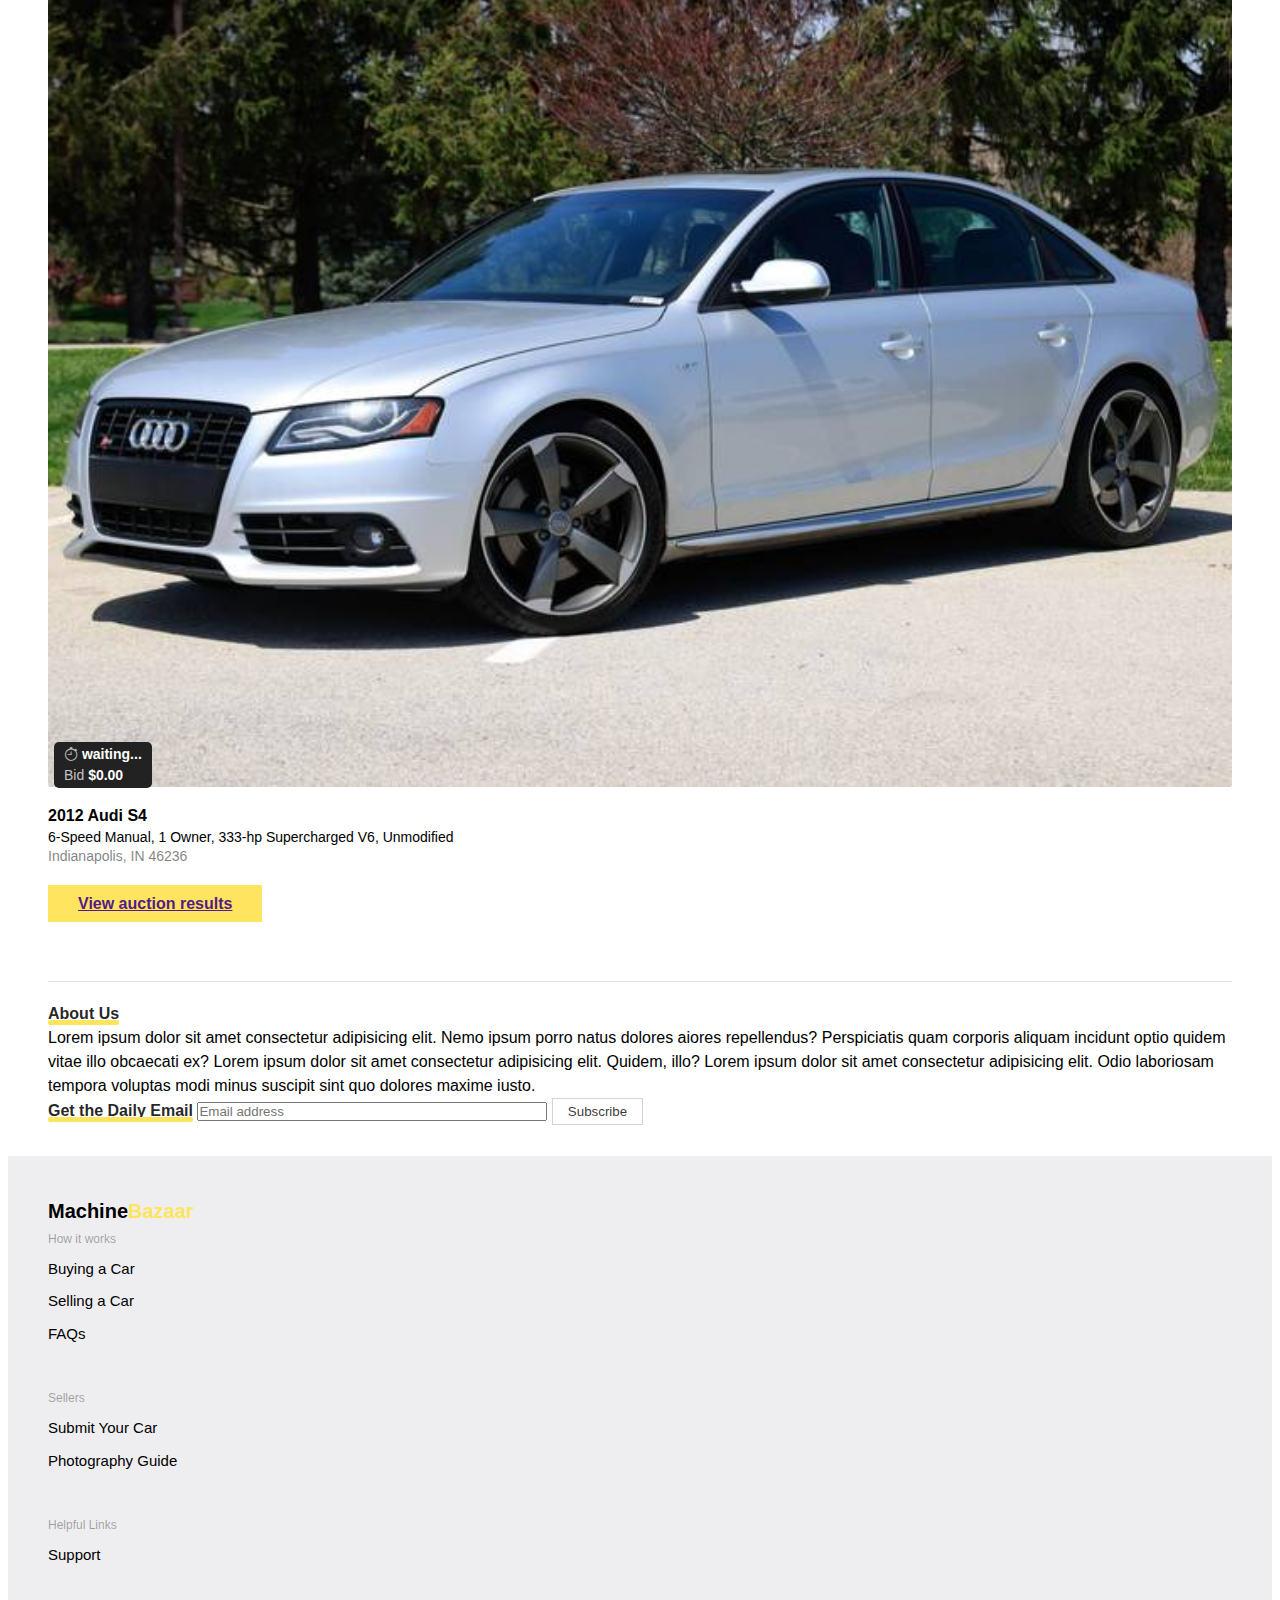
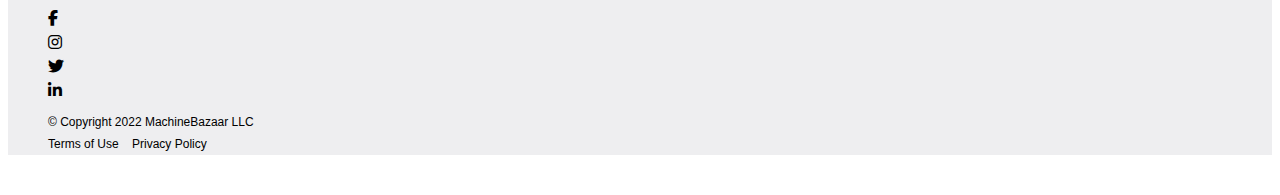
==== commit faffa3aa: "changed" ====
--- a/index.html
+++ b/index.html
@@ -81,9 +81,11 @@
                                             Auctions
                                             <i class="bi bi-chevron-down"></i>
                                         </button>
-                                        <ul class="dropdown-menu" aria-labelledby="dropdownMenuButton1">
-                                            <li><a class="dropdown-item" href="#">Past results</a></li>
-                                            <li><a class="dropdown-item" href="#">Live auctions</a></li>
+                                        <ul class="dropdown-menu auction-menu" aria-labelledby="dropdownMenuButton1">
+                                            <li class=""><a class="dropdown-item auct-item" href="#">Past results</a>
+                                            <i class="fa-solid fa-check d-none"></i></li>
+                                            <li class=""><a class="dropdown-item auct-item" href="#">Live auctions</a>
+                                            <i class="fa-solid fa-check d-none"></i></li>
                                         </ul>
                                     </div>
                                     </ul>
@@ -96,7 +98,7 @@
                                         <button class="btn  dropdown-toggle" type="button" id="dropdownMenuButton1" data-bs-toggle="dropdown" aria-expanded="false">
                                             Years
                                         </button>
-                                            <div class="dropdown-menu" aria-labelledby="dropdownMenuButton1" style="padding: 10px 0px">
+                                            <div class="dropdown-menu mainDrop" aria-labelledby="dropdownMenuButton1" style="padding: 10px 0px">
                                             <div class="dropdown-wrapper d-flex align-items-center justify-content-center gap-2" style="padding: 10px 20px; width: 198px;">
                                                 <div class="d-flex align-items-start">
                                                     <div class="form-group">
@@ -133,7 +135,7 @@
                                         <button class="btn dropdown-toggle" type="button" id="dropdownMenuButton1" data-bs-toggle="dropdown" aria-expanded="false">
                                             Transmission
                                         </button>
-                                        <ul class="dropdown-menu" aria-labelledby="dropdownMenuButton1">
+                                        <ul class="dropdown-menu mainDrop" aria-labelledby="dropdownMenuButton1">
                                             <li><a class="dropdown-item" href="#">All</a></li>
                                             <li><a class="dropdown-item" href="#">Automatic</a></li>
                                             <li><a class="dropdown-item" href="#">Manual</a></li>
@@ -147,7 +149,7 @@
                                         <button class="btn dropdown-toggle" type="button" id="dropdownMenuButton1" data-bs-toggle="dropdown" aria-expanded="false">
                                             Body Style
                                         </button>
-                                        <ul class="dropdown-menu" aria-labelledby="dropdownMenuButton1">
+                                        <ul class="dropdown-menu mainDrop" aria-labelledby="dropdownMenuButton1">
                                             <li><a class="dropdown-item" href="#">All</a></li>
                                             <li><a class="dropdown-item" href="#">Coupe</a></li>
                                             <li><a class="dropdown-item" href="#">Convertible</a></li>
--- a/assets/css/index.css
+++ b/assets/css/index.css
@@ -221,6 +221,16 @@
 }
 #Auctions .container-fluid {
   padding-top: 20px;
+}
+#Auctions .container-fluid .clicked {
+  position: relative;
+}
+#Auctions .container-fluid .clicked .fa-check {
+  position: absolute;
+  color: black;
+  right: 11px;
+  top: 8px;
+  visibility: visible !important;
 }
 #Auctions .container-fluid .section-bottom-border {
   border-bottom: 1px solid rgba(0, 0, 0, 0.11);
@@ -275,14 +285,14 @@
 #Auctions .container-fluid .part-one .top .dropdown-wrapper select {
   cursor: pointer;
 }
-#Auctions .container-fluid .part-one .top .dropdown-menu {
+#Auctions .container-fluid .part-one .top .mainDrop {
   border: none;
   box-shadow: 0 8px 40px rgba(0, 0, 0, 0.16);
 }
-#Auctions .container-fluid .part-one .top .dropdown-menu a {
+#Auctions .container-fluid .part-one .top .mainDrop a {
   color: rgba(0, 0, 0, 0.63) !important;
 }
-#Auctions .container-fluid .part-one .top .dropdown-menu a:hover {
+#Auctions .container-fluid .part-one .top .mainDrop a:hover {
   color: black !important;
   background-color: transparent;
 }
@@ -426,6 +436,11 @@
   background-color: #f3d00c;
 }
 
+@media (min-width: 768px) {
+  .auction-menu {
+    display: none !important;
+  }
+}
 @media (max-width: 768px) {
   .top .top-left {
     flex-direction: column;
@@ -433,6 +448,13 @@
   .section-title .wrapper .auction-toggle {
     box-shadow: none;
     pointer-events: all !important;
+  }
+  .section-title .auction-menu {
+    box-shadow: 0 8px 40px rgba(0, 0, 0, 0.16);
+    border: none;
+  }
+  .section-title .auction-menu .dropdown-item:hover {
+    background-color: unset;
   }
 }
 @media (max-width: 1090px) {
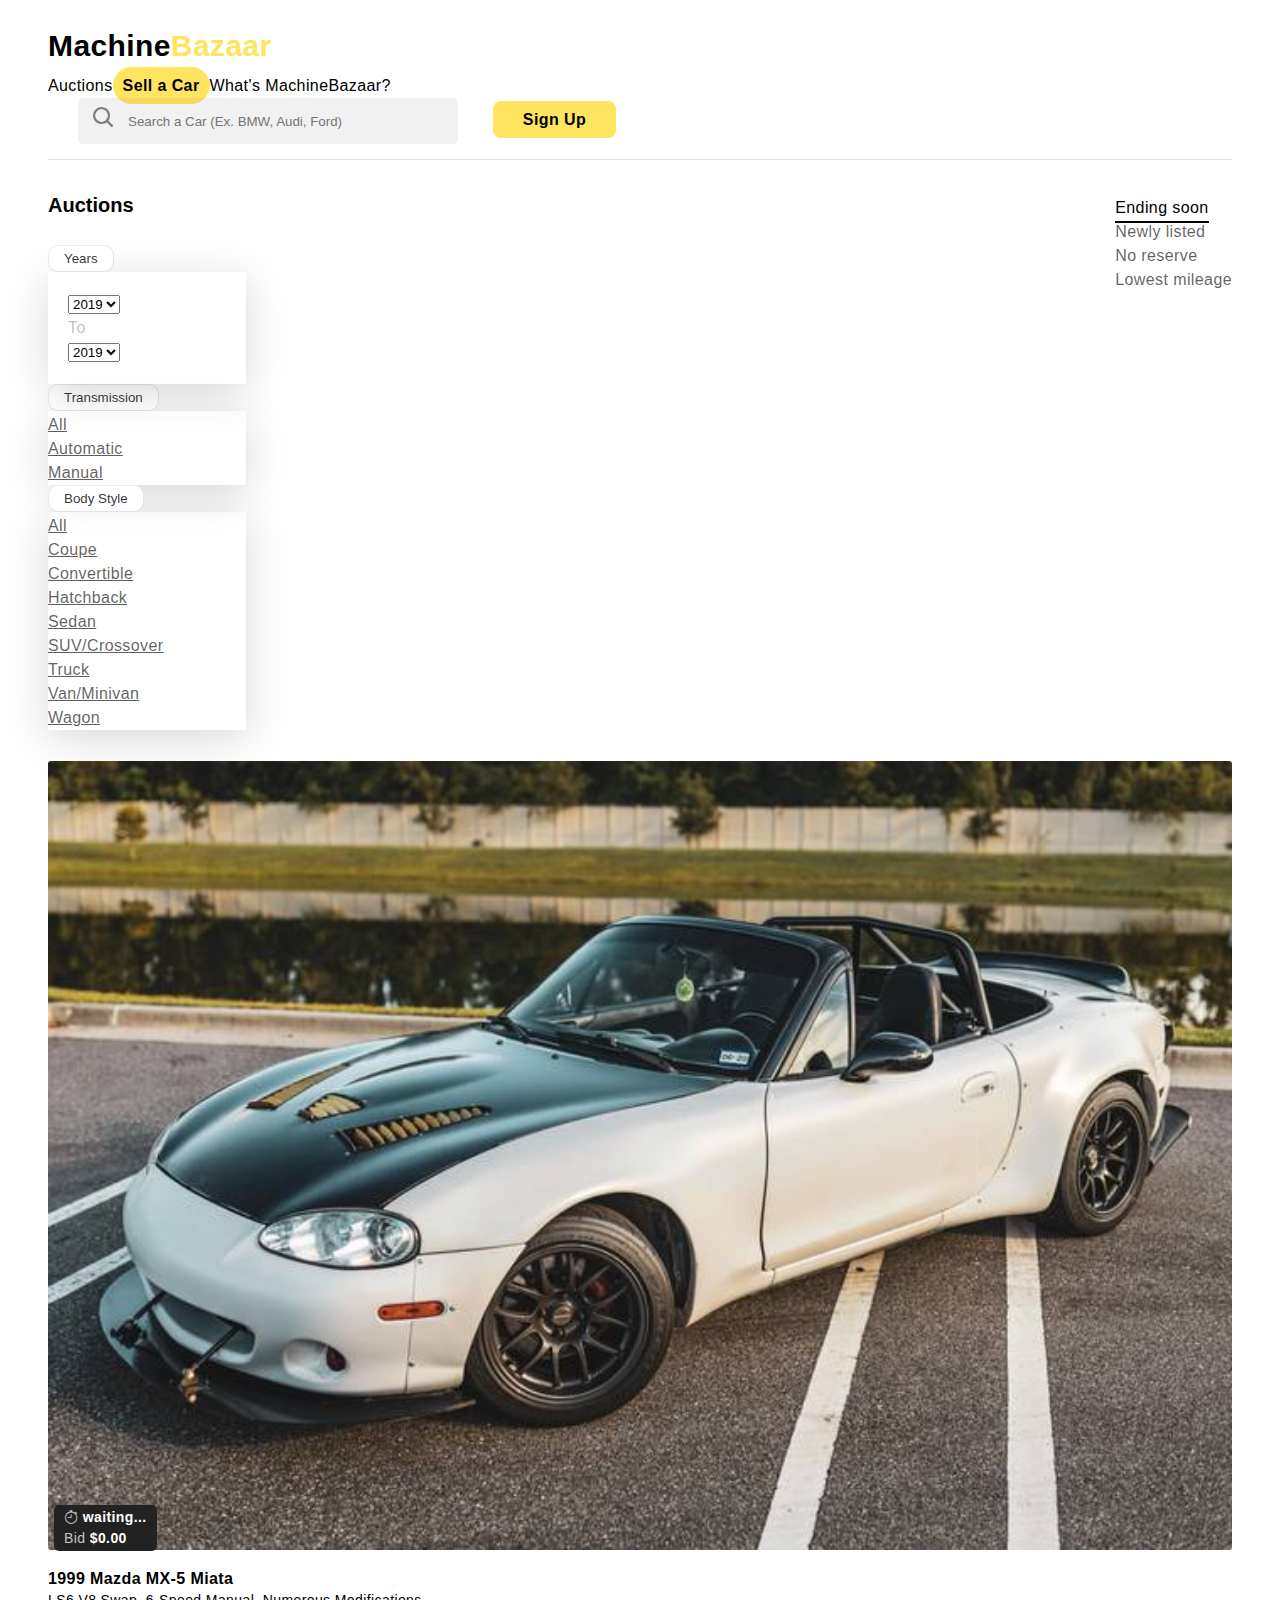
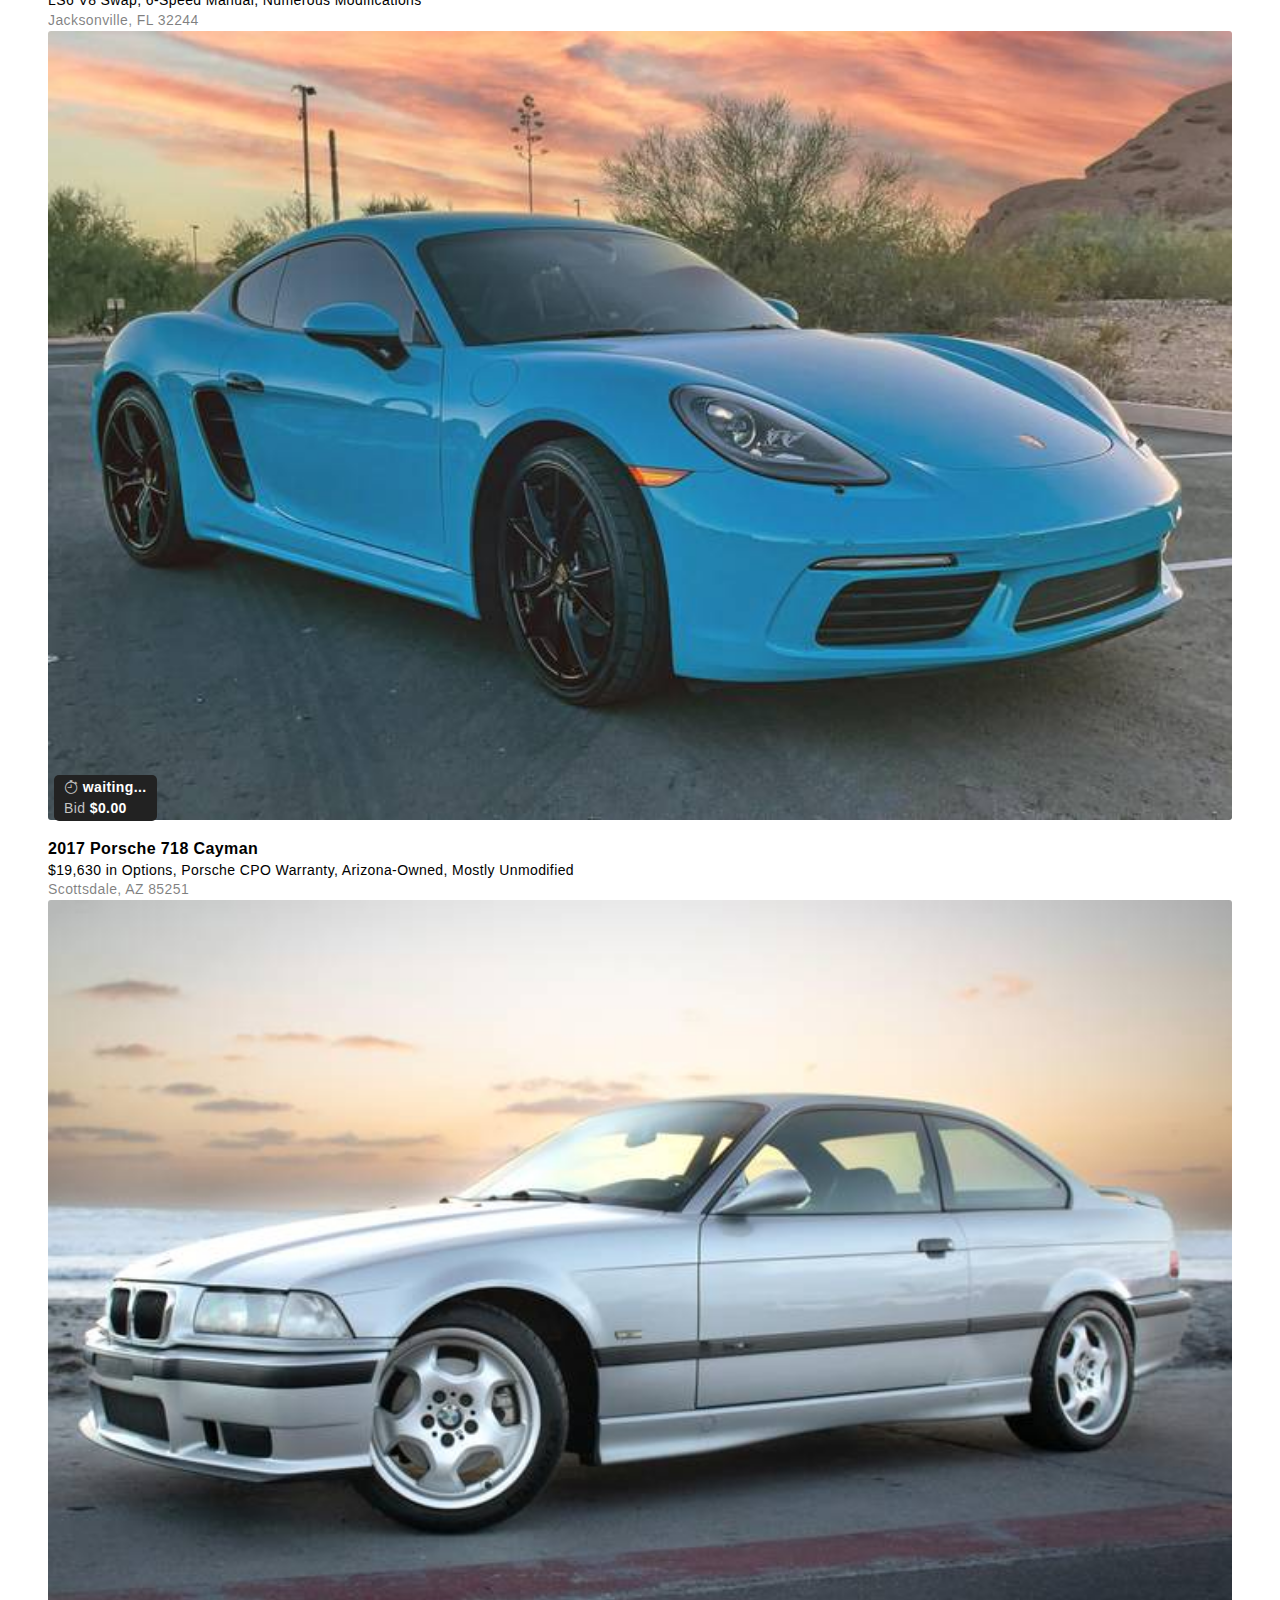
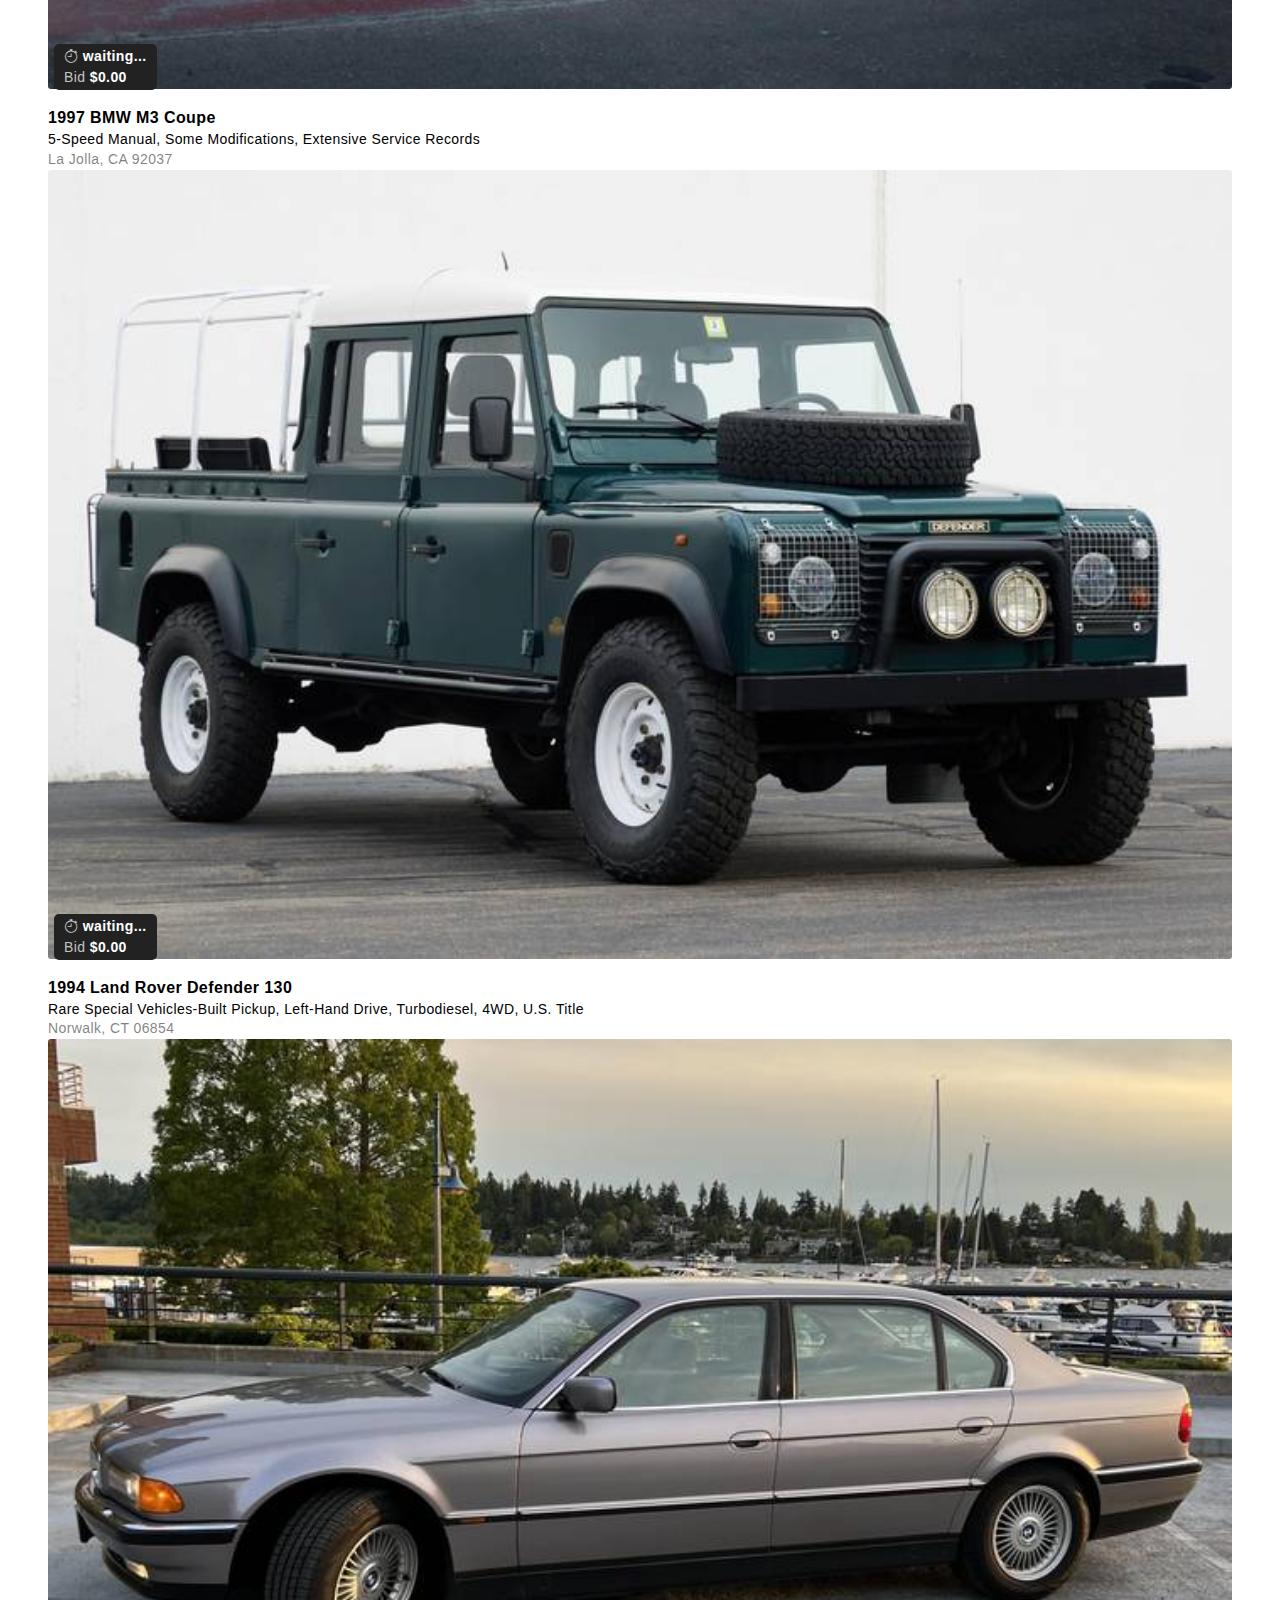
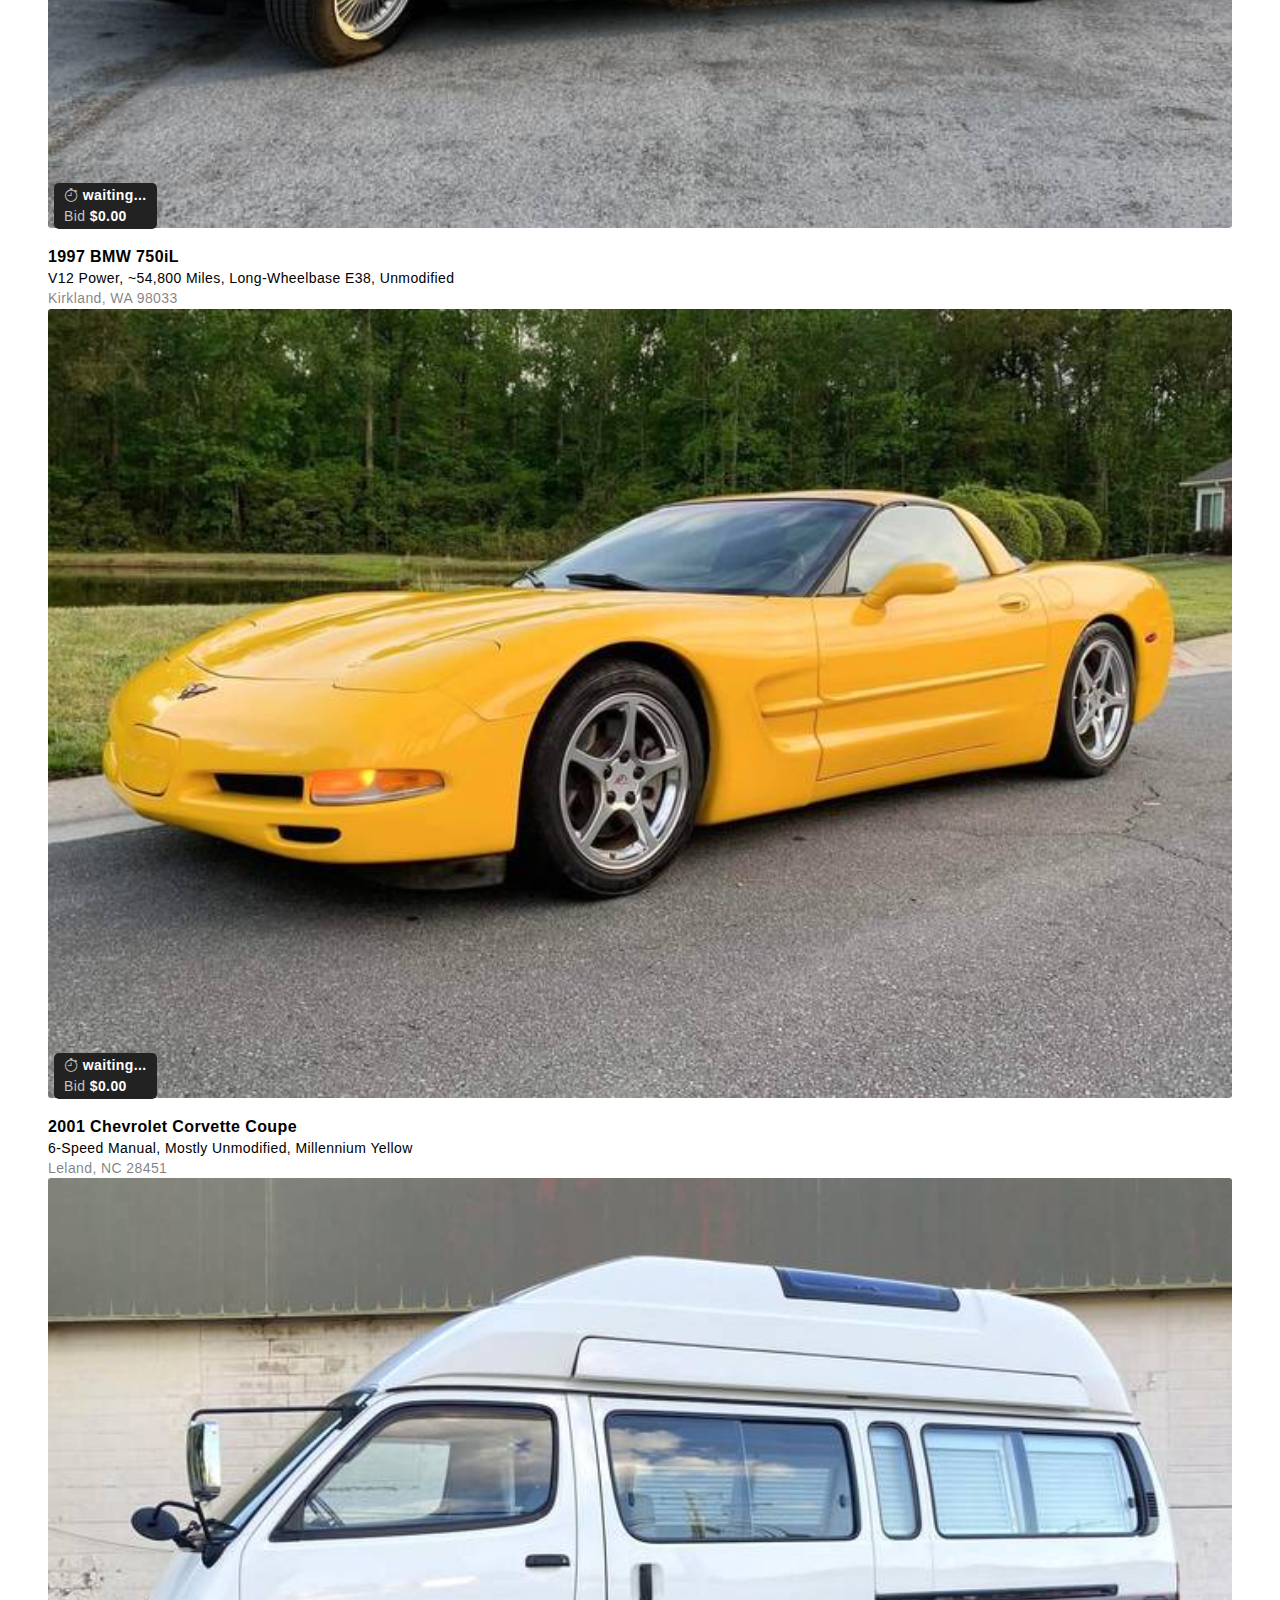
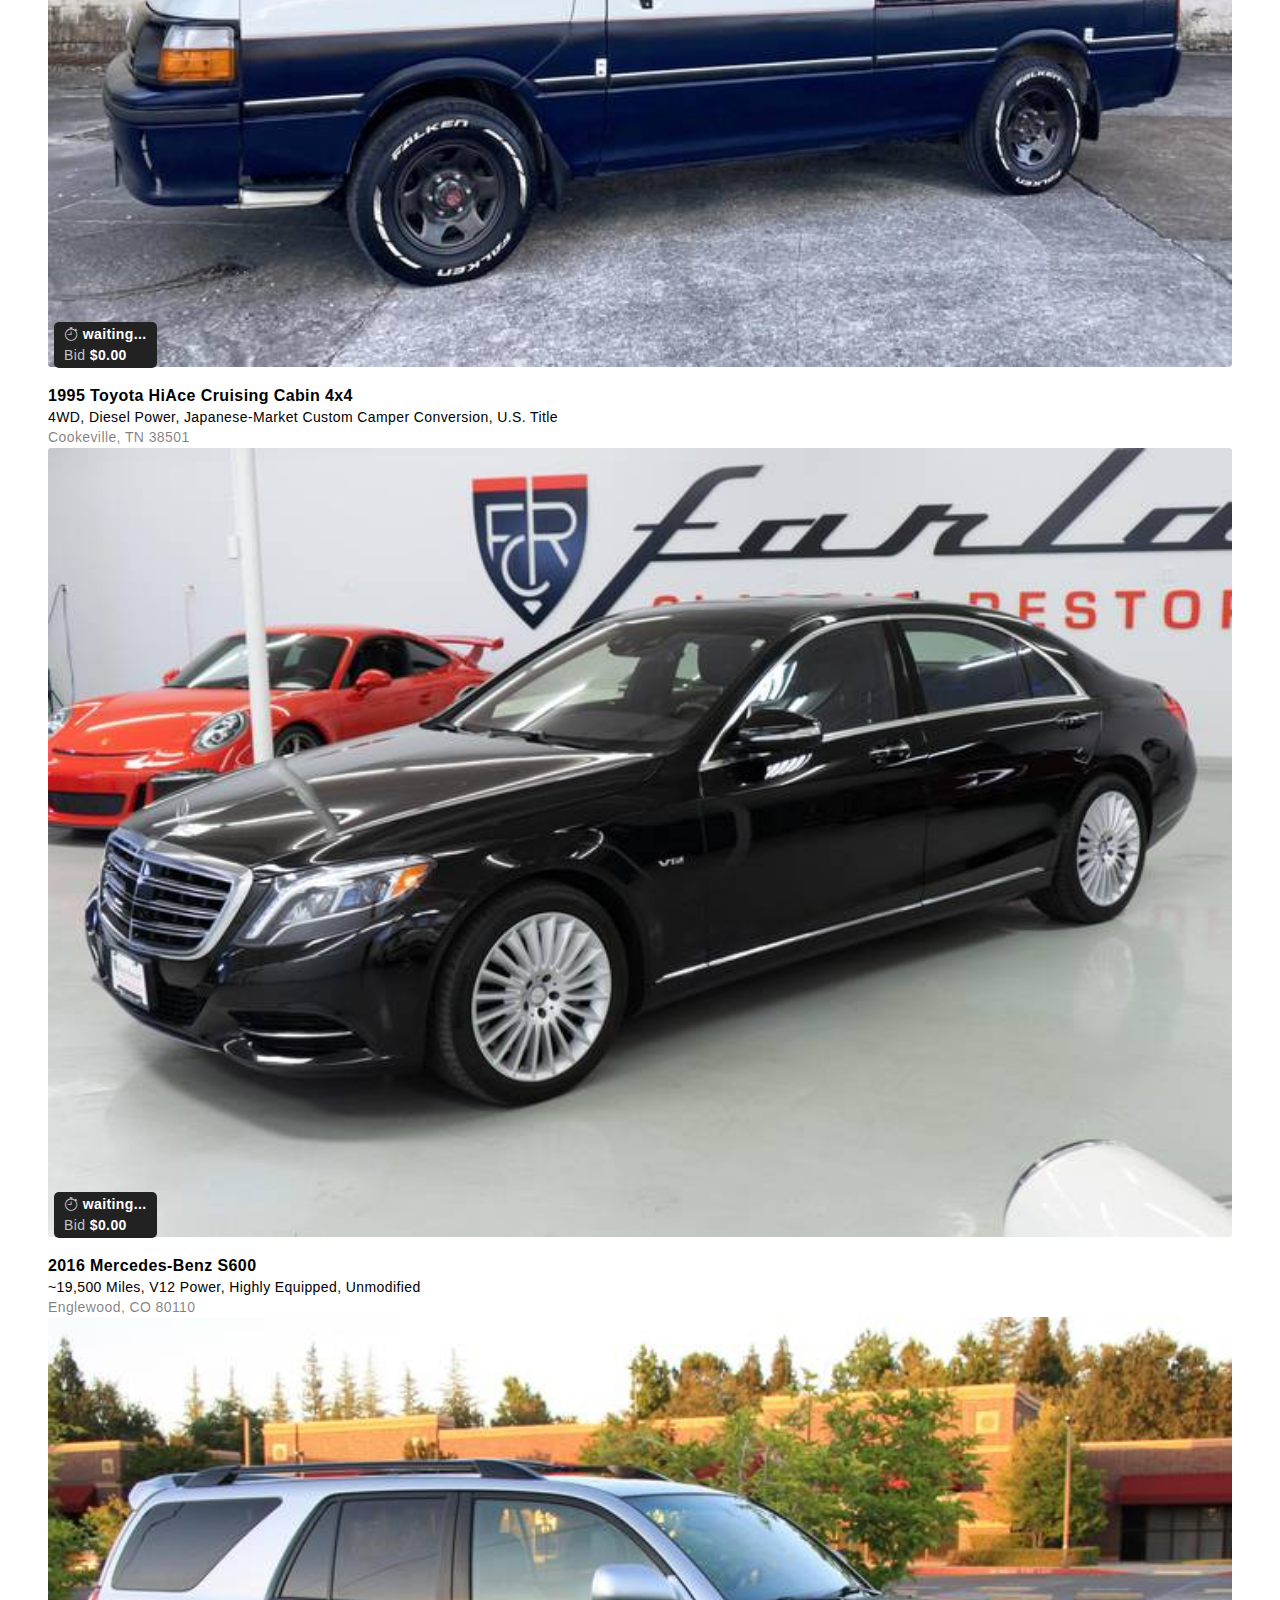
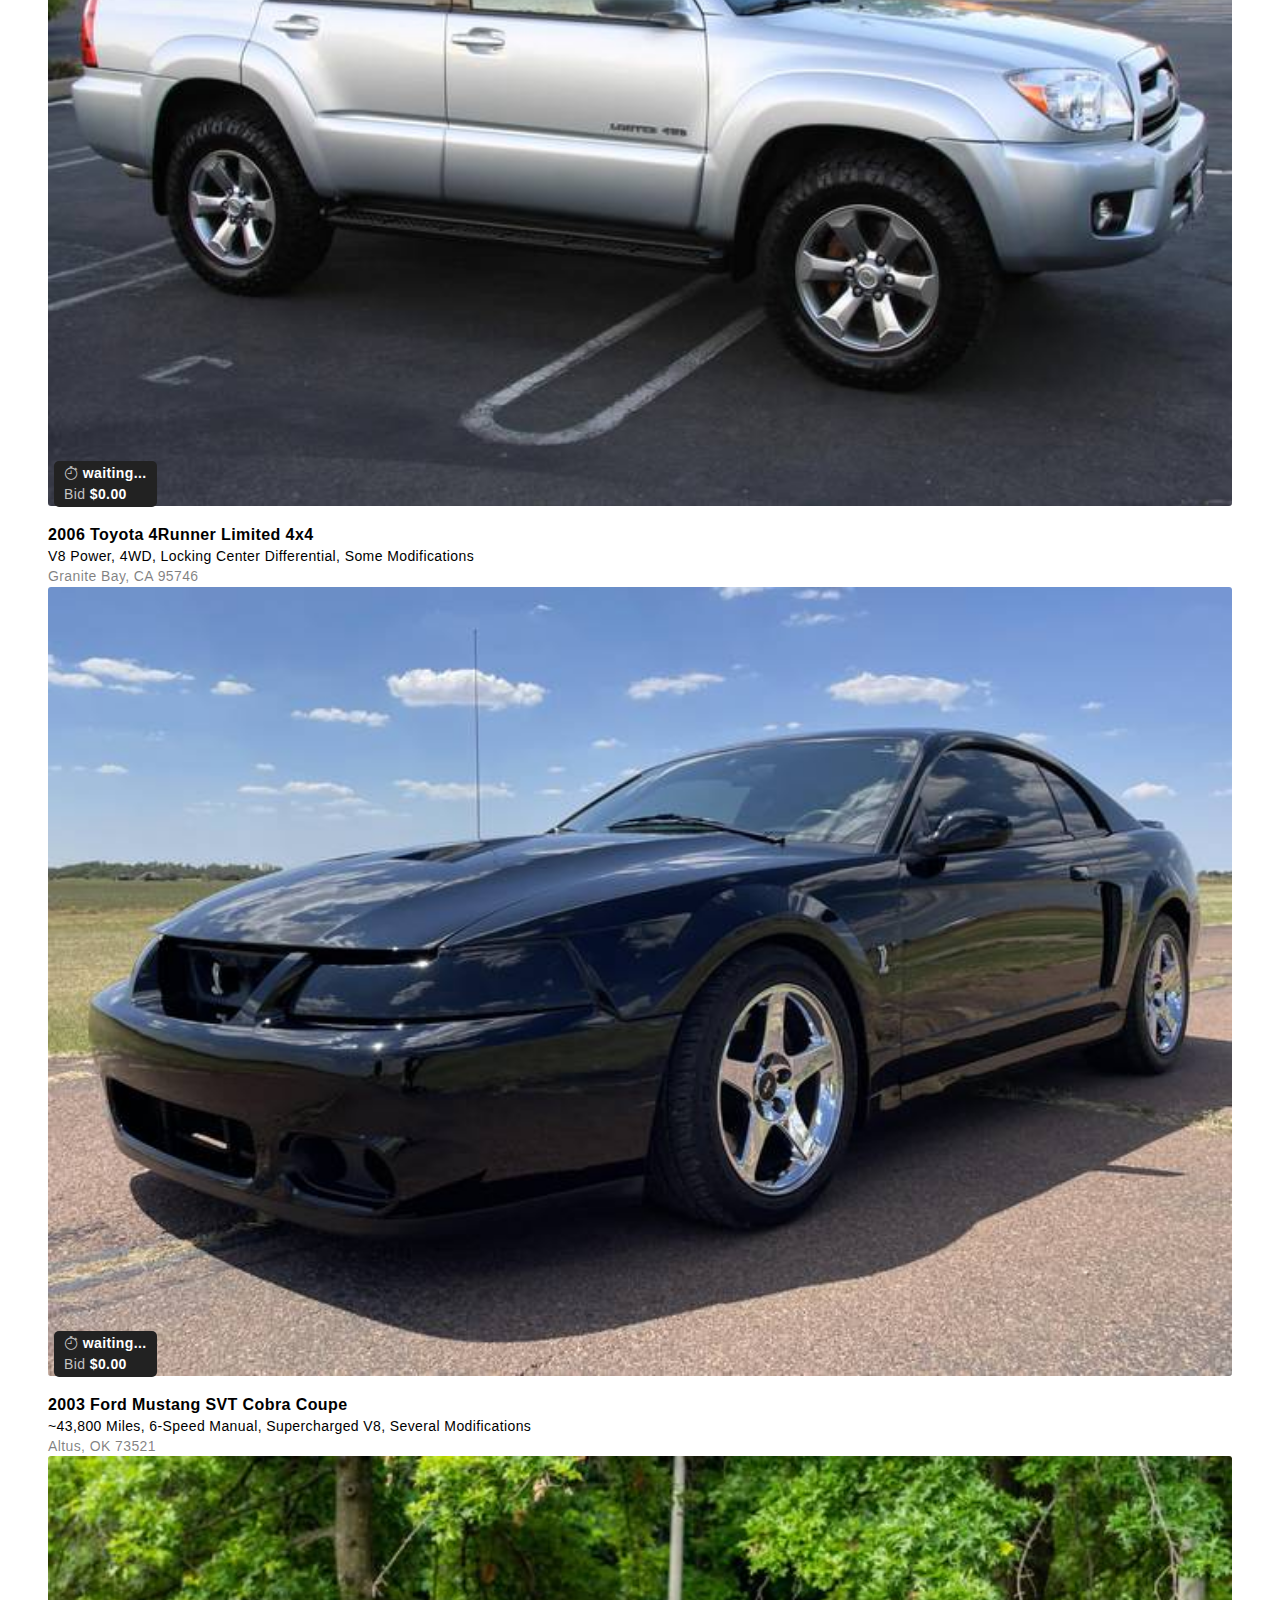
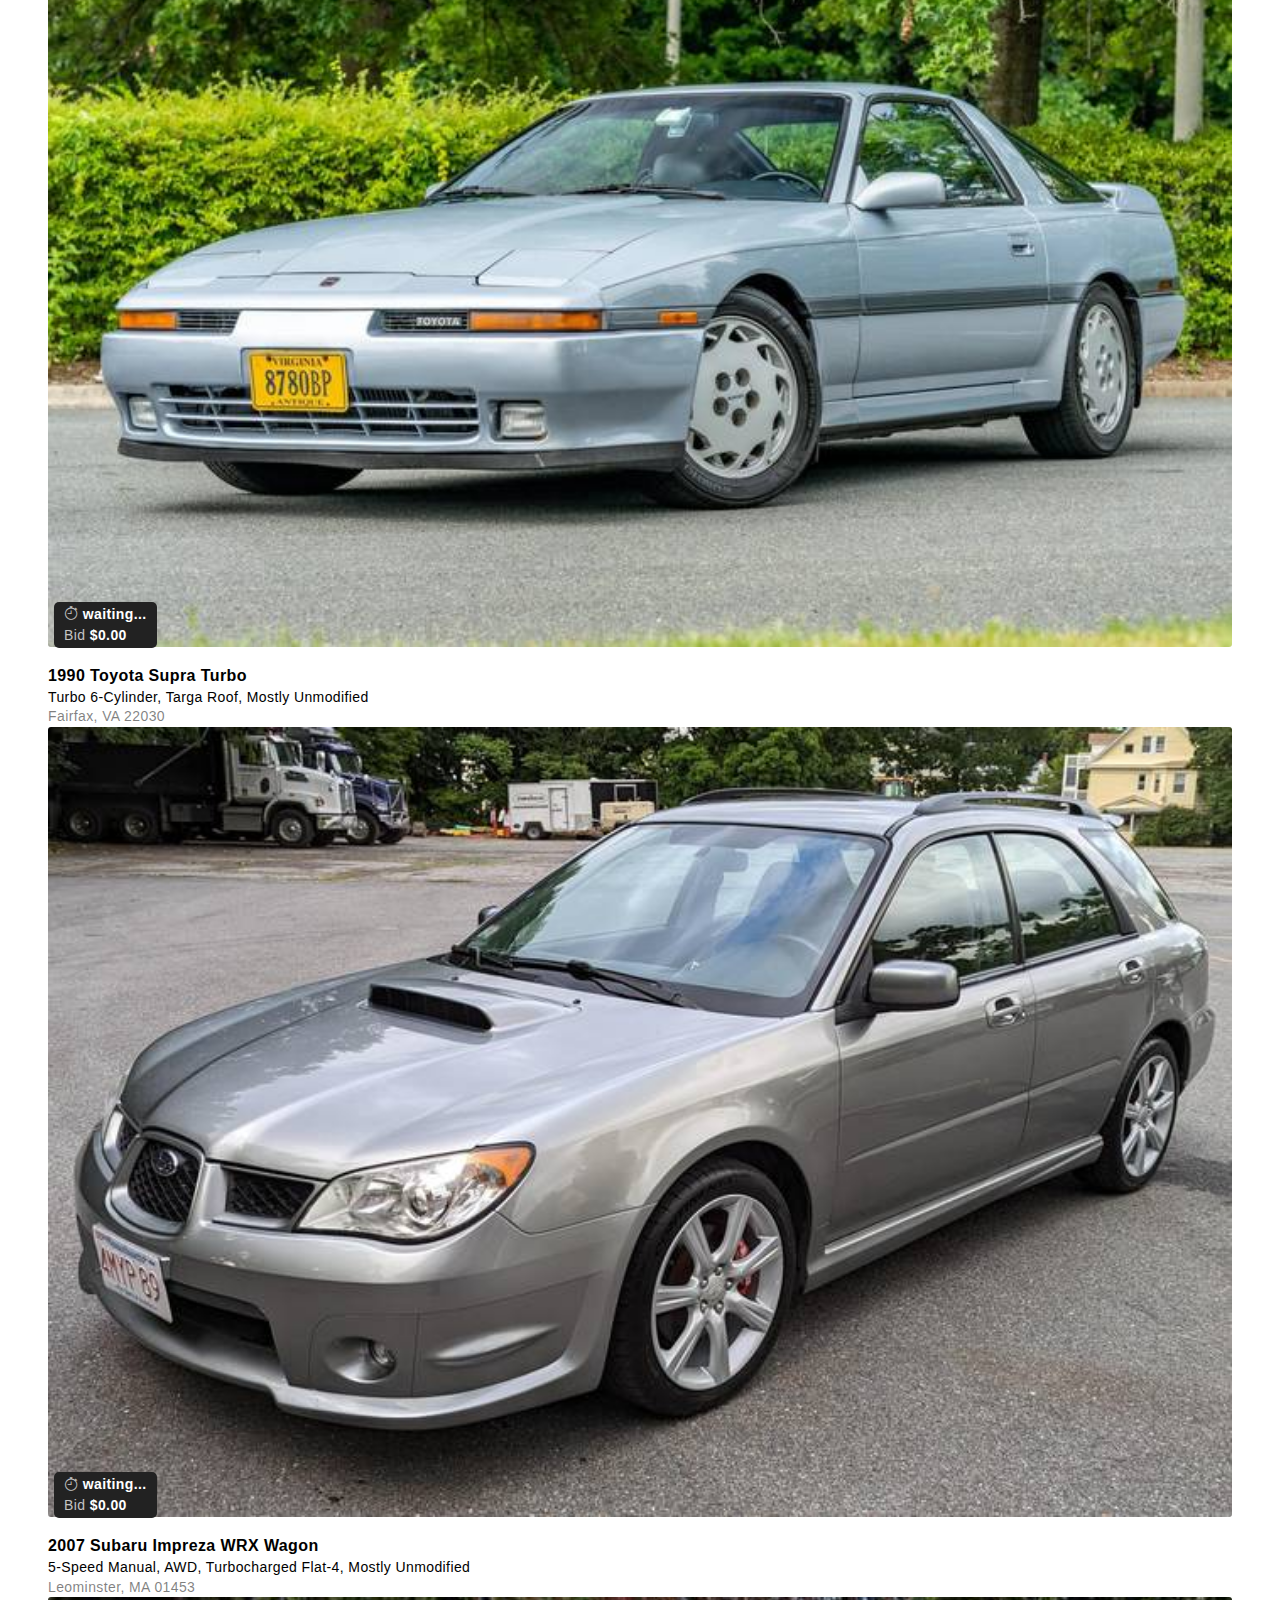
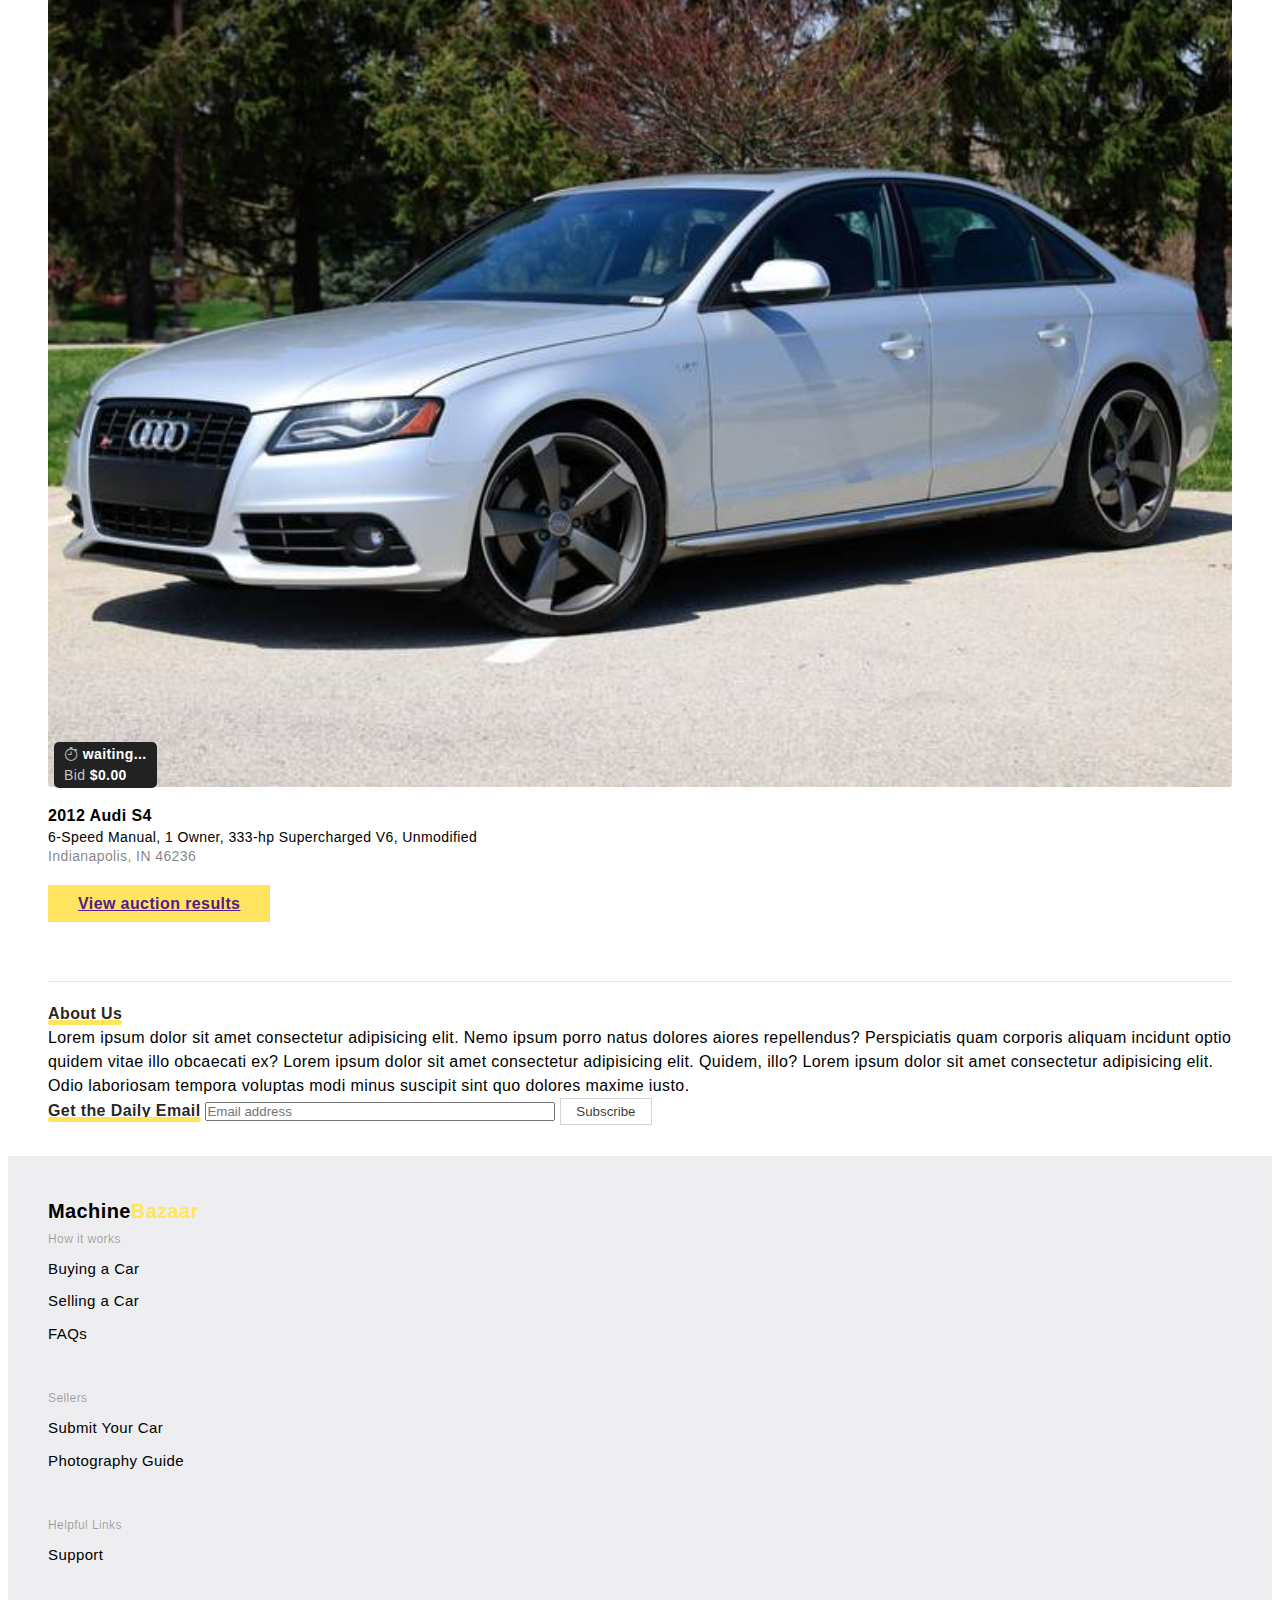
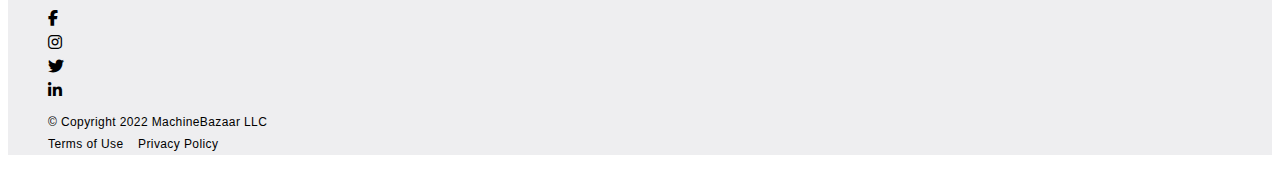
==== commit 898a339e: "added" ====
--- a/index.html
+++ b/index.html
@@ -178,7 +178,7 @@
                         <div class="col-lg-3 col-md-4 ending-soon col-sm-12">
                             <div class="car-wrapper">
                                 <div class="car-img-wrapper">
-                                    <a href="">
+                                    <a href="car-detailed.html">
                                         <img src="./assets/images/car-1.jpg" alt="" width="100%">
                                     </a>
                                     <div class="auction-info">
@@ -505,8 +505,8 @@
     <!-- footer ends -->
 
     <script src="./assets/JS/jquery-3.6.0.min.js"></script>
+    <!-- JavaScript Bundle with Popper -->
     <script src="./assets/JS/bootstrap.bundle.min.js"></script>
-    <!-- JavaScript Bundle with Popper -->
     <script src="./assets/JS/main.js"></script>
     
 </body>
--- a/assets/css/index.css
+++ b/assets/css/index.css
@@ -18,6 +18,7 @@
   line-height: 1.5;
   font-family: sans-serif;
   min-width: 400px;
+  letter-spacing: 0.4px;
 }
 
 .container-fluid {
@@ -152,6 +153,9 @@
   }
 }
 @media (max-width: 768px) {
+  .nav-wrapper {
+    flex-wrap: wrap;
+  }
   .auction-toggle i {
     display: inline !important;
   }
@@ -190,10 +194,10 @@
     align-items: center;
   }
   nav .nav-left .logo p {
-    font-size: 22px;
+    font-size: 25px;
   }
   nav .nav-left .logo span {
-    font-size: 22px;
+    font-size: 25px;
   }
   nav .nav-left ul {
     display: none;
@@ -203,6 +207,7 @@
   }
   nav .nav-right {
     gap: 12px;
+    margin-left: 0;
     align-items: center;
   }
   nav .nav-right .form-group {
@@ -216,7 +221,7 @@
   }
   nav .nav-right .sign-in-btn {
     font-size: 15px;
-    padding: 5px 10px;
+    padding: 5px 12px;
   }
 }
 #Auctions .container-fluid {
@@ -442,6 +447,9 @@
   }
 }
 @media (max-width: 768px) {
+  #Auctions .container-fluid {
+    padding-top: 5px;
+  }
   .top .top-left {
     flex-direction: column;
   }
@@ -452,6 +460,12 @@
   .section-title .auction-menu {
     box-shadow: 0 8px 40px rgba(0, 0, 0, 0.16);
     border: none;
+  }
+  .section-title .auction-menu li:hover {
+    background-color: unset;
+  }
+  .section-title .auction-menu .dropdown-item {
+    color: black;
   }
   .section-title .auction-menu .dropdown-item:hover {
     background-color: unset;
@@ -594,4 +608,160 @@
   footer .wrapper:last-child {
     margin-bottom: 0px;
   }
+}
+#hero .wrapper-hero-top {
+  padding: 12px 0px;
+}
+#hero .wrapper-hero-top .make-model {
+  font-size: 21px;
+  font-weight: bolder;
+}
+#hero .wrapper-hero-top .make-model i {
+  position: relative;
+}
+#hero .wrapper-hero-top .make-model i:hover {
+  color: #ffe55f;
+}
+#hero .wrapper-hero-top .car-info {
+  font-size: 18px;
+  font-weight: lighter;
+}
+#hero .wrapper-hero-top a {
+  text-decoration: none;
+  color: black;
+}
+#hero .wrapper-hero-top a span:hover {
+  text-decoration: underline;
+}
+#hero .wrapper-hero-top a i {
+  font-size: 20px;
+}
+#hero .owl-carousel img {
+  border-radius: 5px;
+}
+#hero .owl-dots {
+  height: 10px;
+}
+#hero .carousel-title {
+  font-size: 20px;
+  margin-bottom: 10px;
+  position: relative;
+  width: -webkit-fit-content;
+  width: -moz-fit-content;
+  width: fit-content;
+  font-weight: 400;
+}
+#hero .carousel-title::after {
+  content: "";
+  display: block;
+  position: absolute;
+  width: 100%;
+  height: 3px;
+  background-color: #ffe55f;
+  top: 25px;
+}
+#hero .btn-bid {
+  padding: 8px 20px;
+  background-color: #ffe55f;
+  border: none;
+  outline: none;
+  border-radius: 5px;
+  font-size: 17px;
+  letter-spacing: 0.6px;
+  font-weight: 500;
+}
+#hero .wrapper {
+  flex-wrap: wrap;
+}
+#hero .wrapper .left ul li {
+  border-left: 1px solid rgba(0, 0, 0, 0.11);
+}
+#hero .wrapper .right ul li {
+  border-right: 1px solid rgba(0, 0, 0, 0.11);
+}
+#hero .product-details ul {
+  display: flex;
+  flex-direction: column;
+  padding: 0;
+  max-width: 400px;
+  min-width: 360px;
+  margin-top: 20px;
+}
+#hero .product-details ul label {
+  font-weight: 400;
+  background-color: #eeeef0;
+  display: inline-block;
+  padding: 5px;
+  padding-left: 20px;
+}
+#hero .product-details ul label,
+#hero .product-details ul span {
+  width: 50%;
+  text-align: start;
+}
+#hero .product-details ul li {
+  border-top: 1px solid rgba(0, 0, 0, 0.11);
+}
+#hero .product-details ul li:last-child {
+  border-bottom: 1px solid rgba(0, 0, 0, 0.11);
+}
+#hero .auction-info {
+  margin-bottom: 20px;
+  bottom: 6px;
+  left: 6px;
+  background-color: #222222;
+  color: white;
+  border-radius: 5px;
+  padding: 10px 10px;
+}
+#hero .auction-info ul {
+  padding: 0;
+  margin: 0;
+  gap: 20px;
+}
+#hero .auction-info ul li {
+  font-size: 14px;
+}
+#hero .auction-info ul li i {
+  color: rgb(196, 196, 196);
+}
+#hero .auction-info ul li span.countdown {
+  font-weight: bolder;
+}
+#hero .auction-info ul li.starting-price span {
+  color: rgb(196, 196, 196);
+}
+#hero .auction-info ul li.starting-price span.highest-bid {
+  color: white;
+  font-weight: bolder;
+}
+
+@media (max-width: 546px) {
+  .left-top {
+    flex-direction: column;
+  }
+  .bid, .all-bids {
+    display: none;
+  }
+  .btn-bid {
+    margin-bottom: 20px;
+  }
+  .product-details {
+    display: flex;
+    align-items: flex-start;
+  }
+}
+@media (max-width: 820px) {
+  .left ul {
+    margin-bottom: 0 !important;
+  }
+  .left ul li {
+    border-right: 1px solid rgba(0, 0, 0, 0.11);
+  }
+  .right ul {
+    margin-top: 0 !important;
+  }
+  .right ul li:first-child {
+    border-top: none !important;
+  }
 }/*# sourceMappingURL=index.css.map */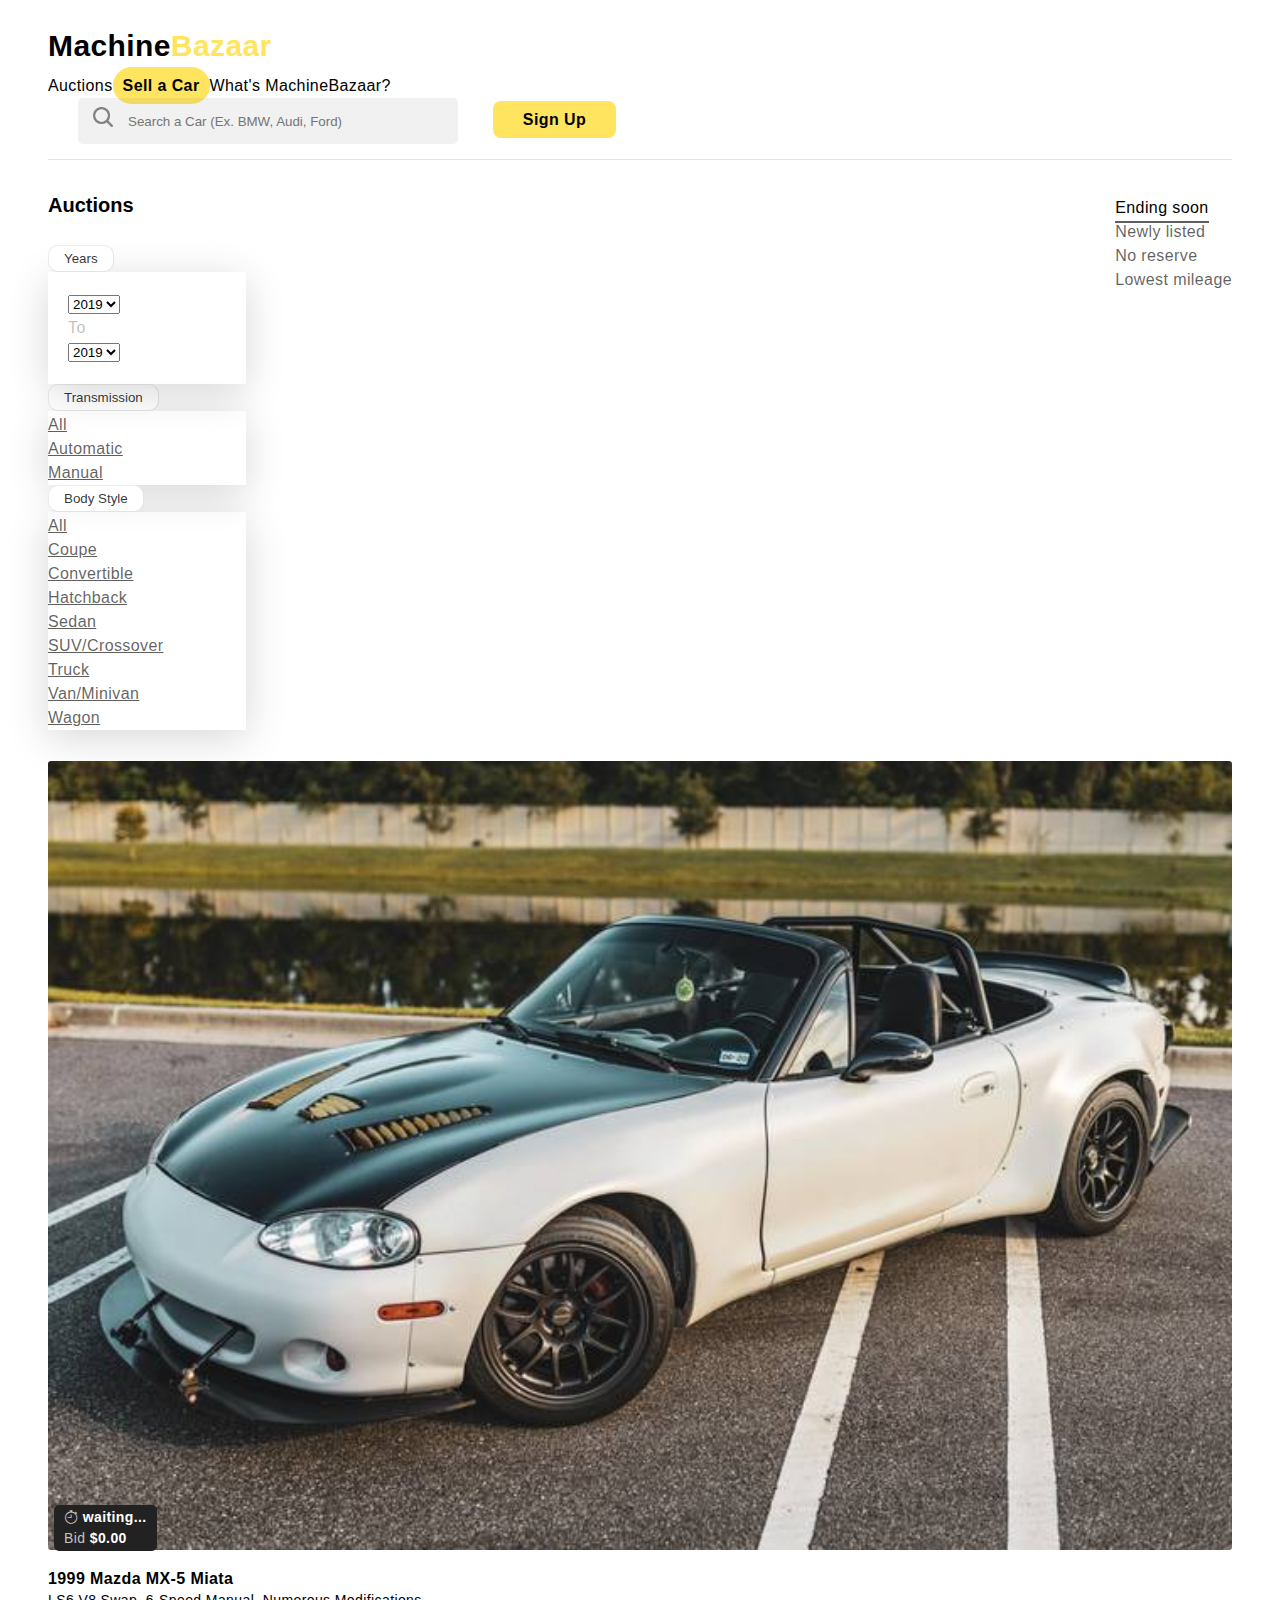
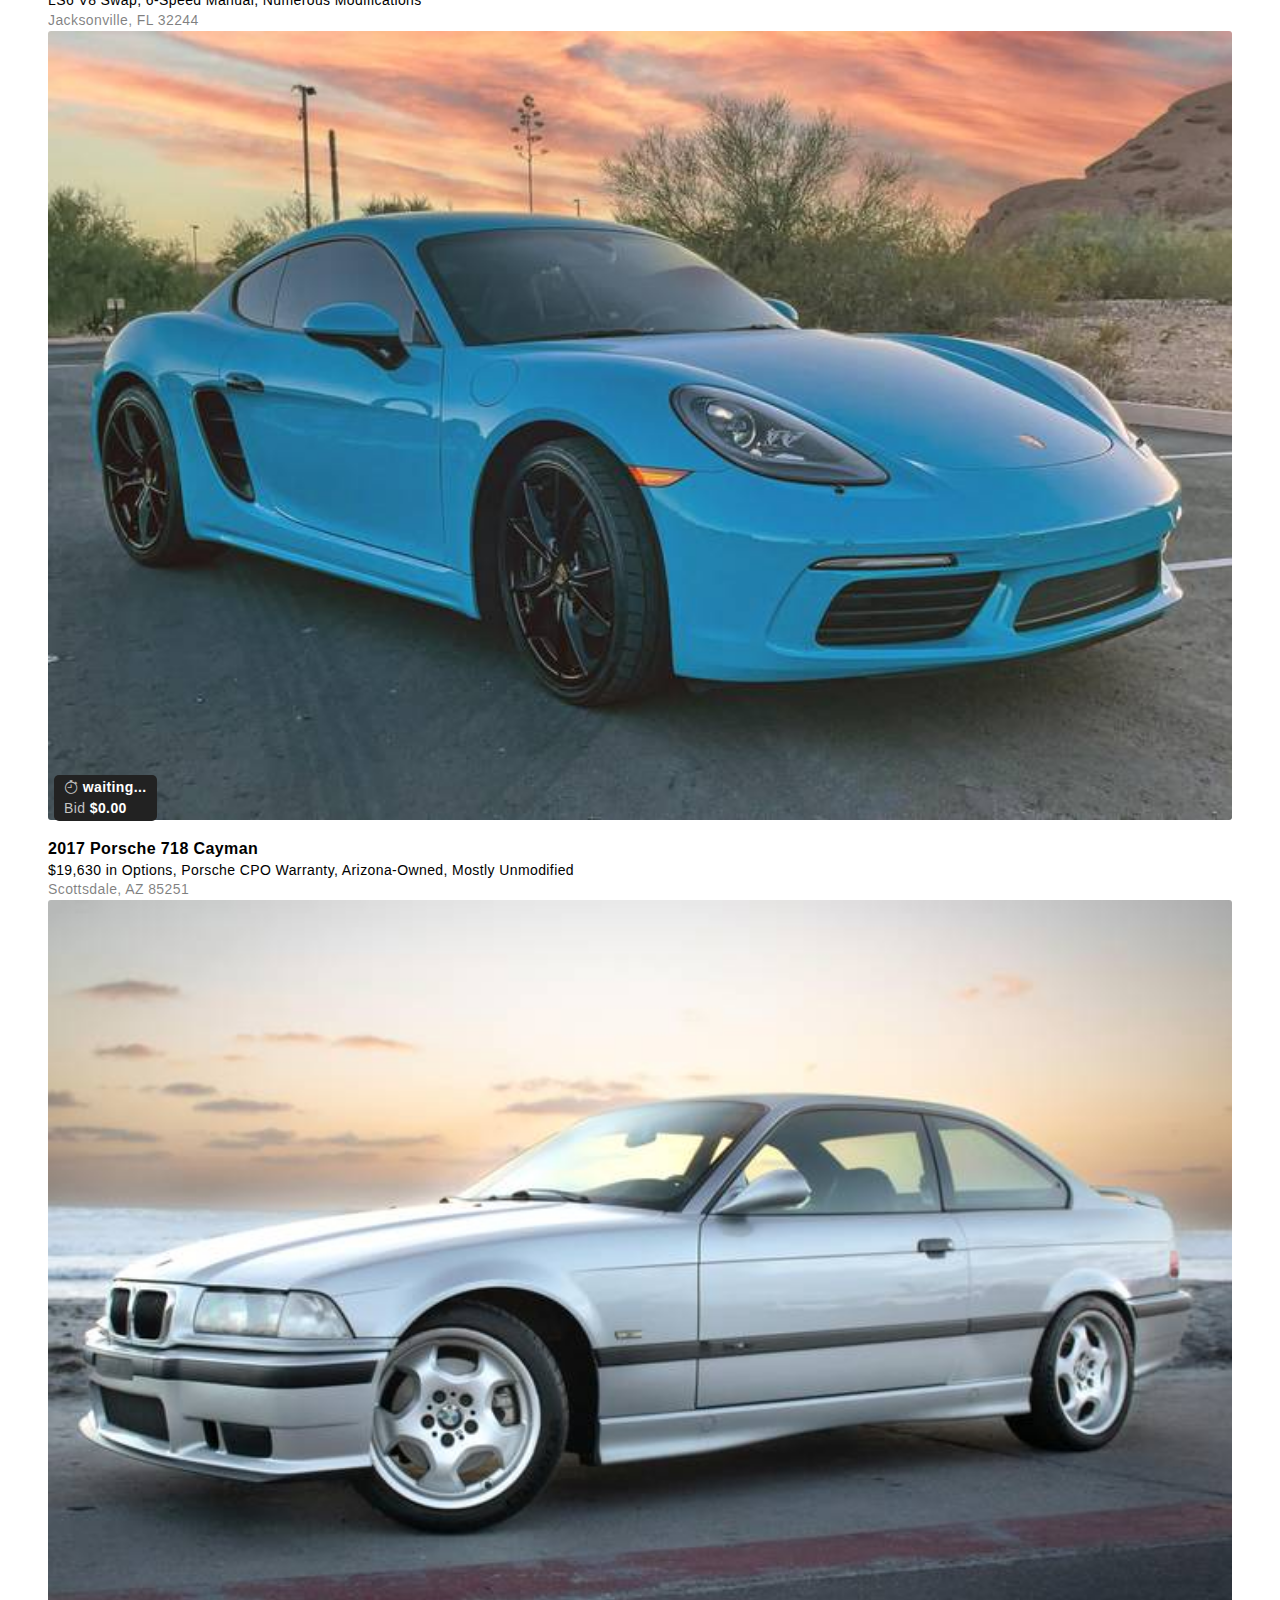
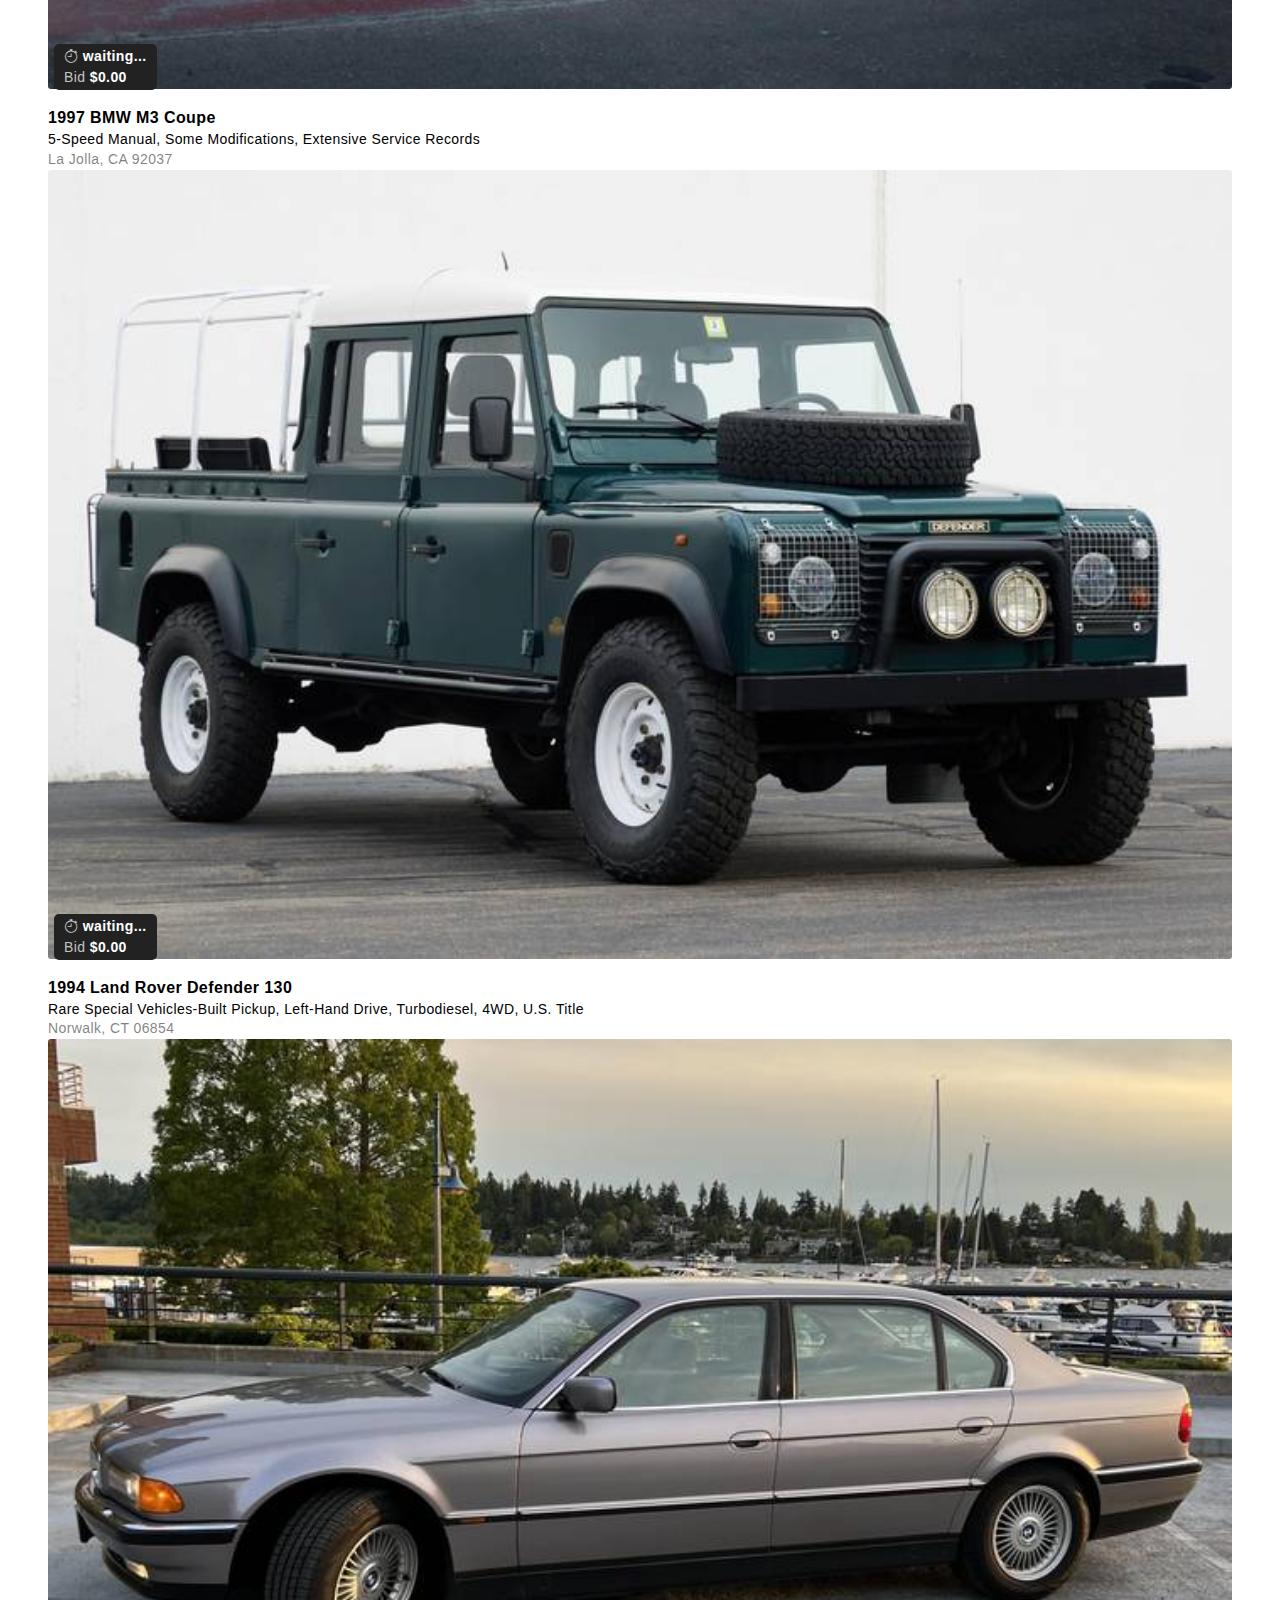
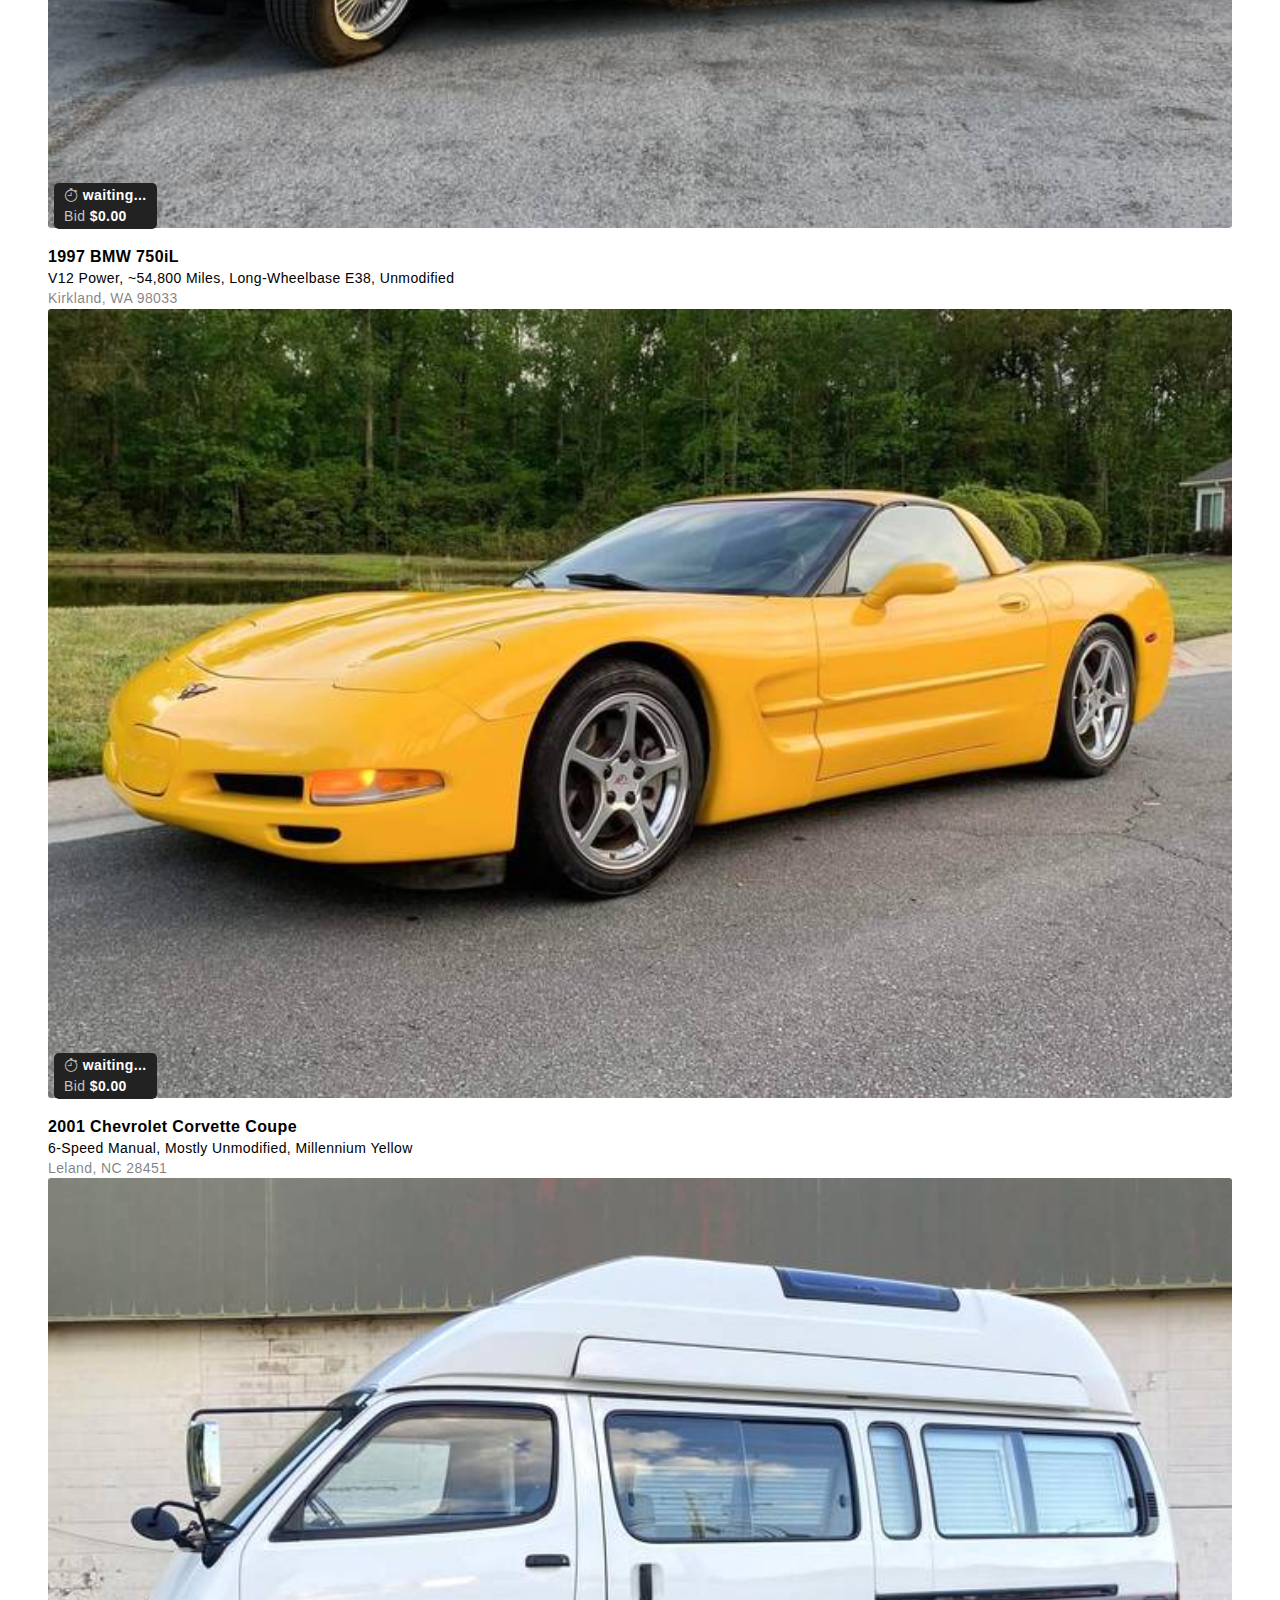
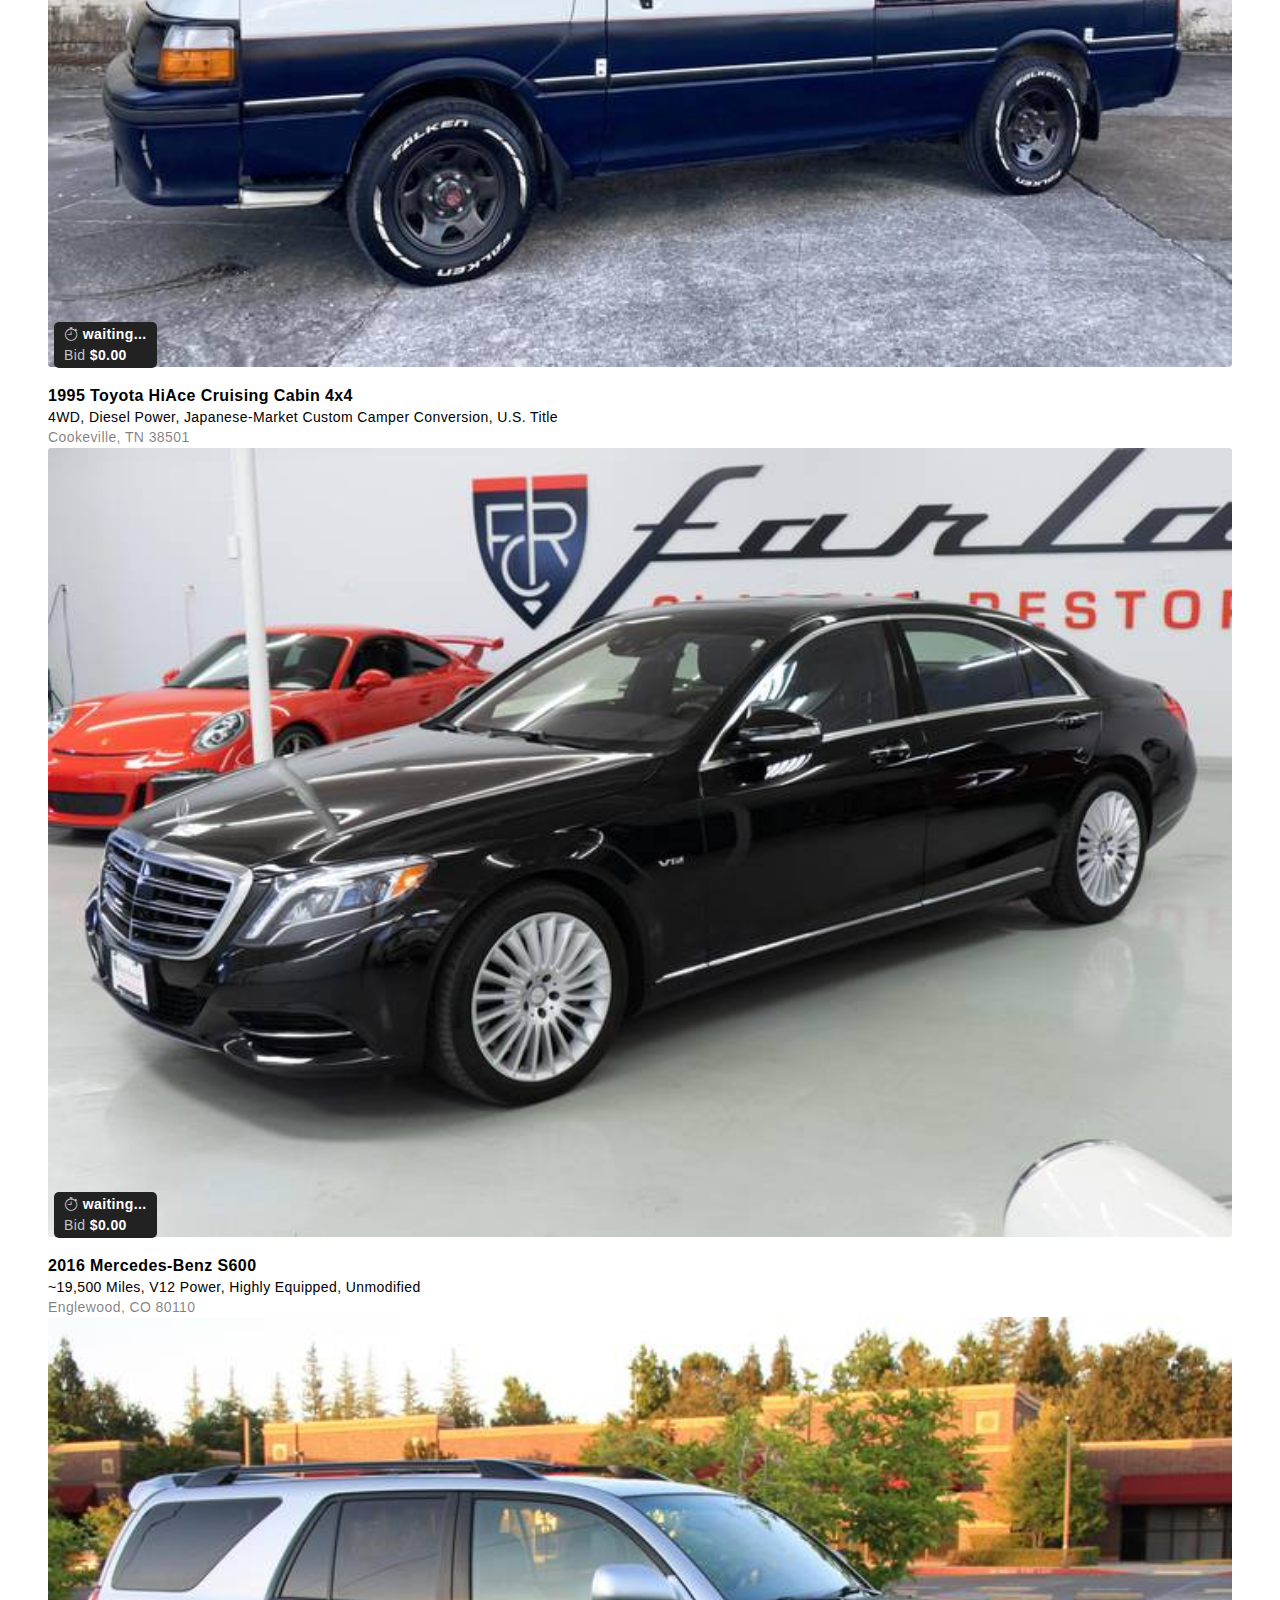
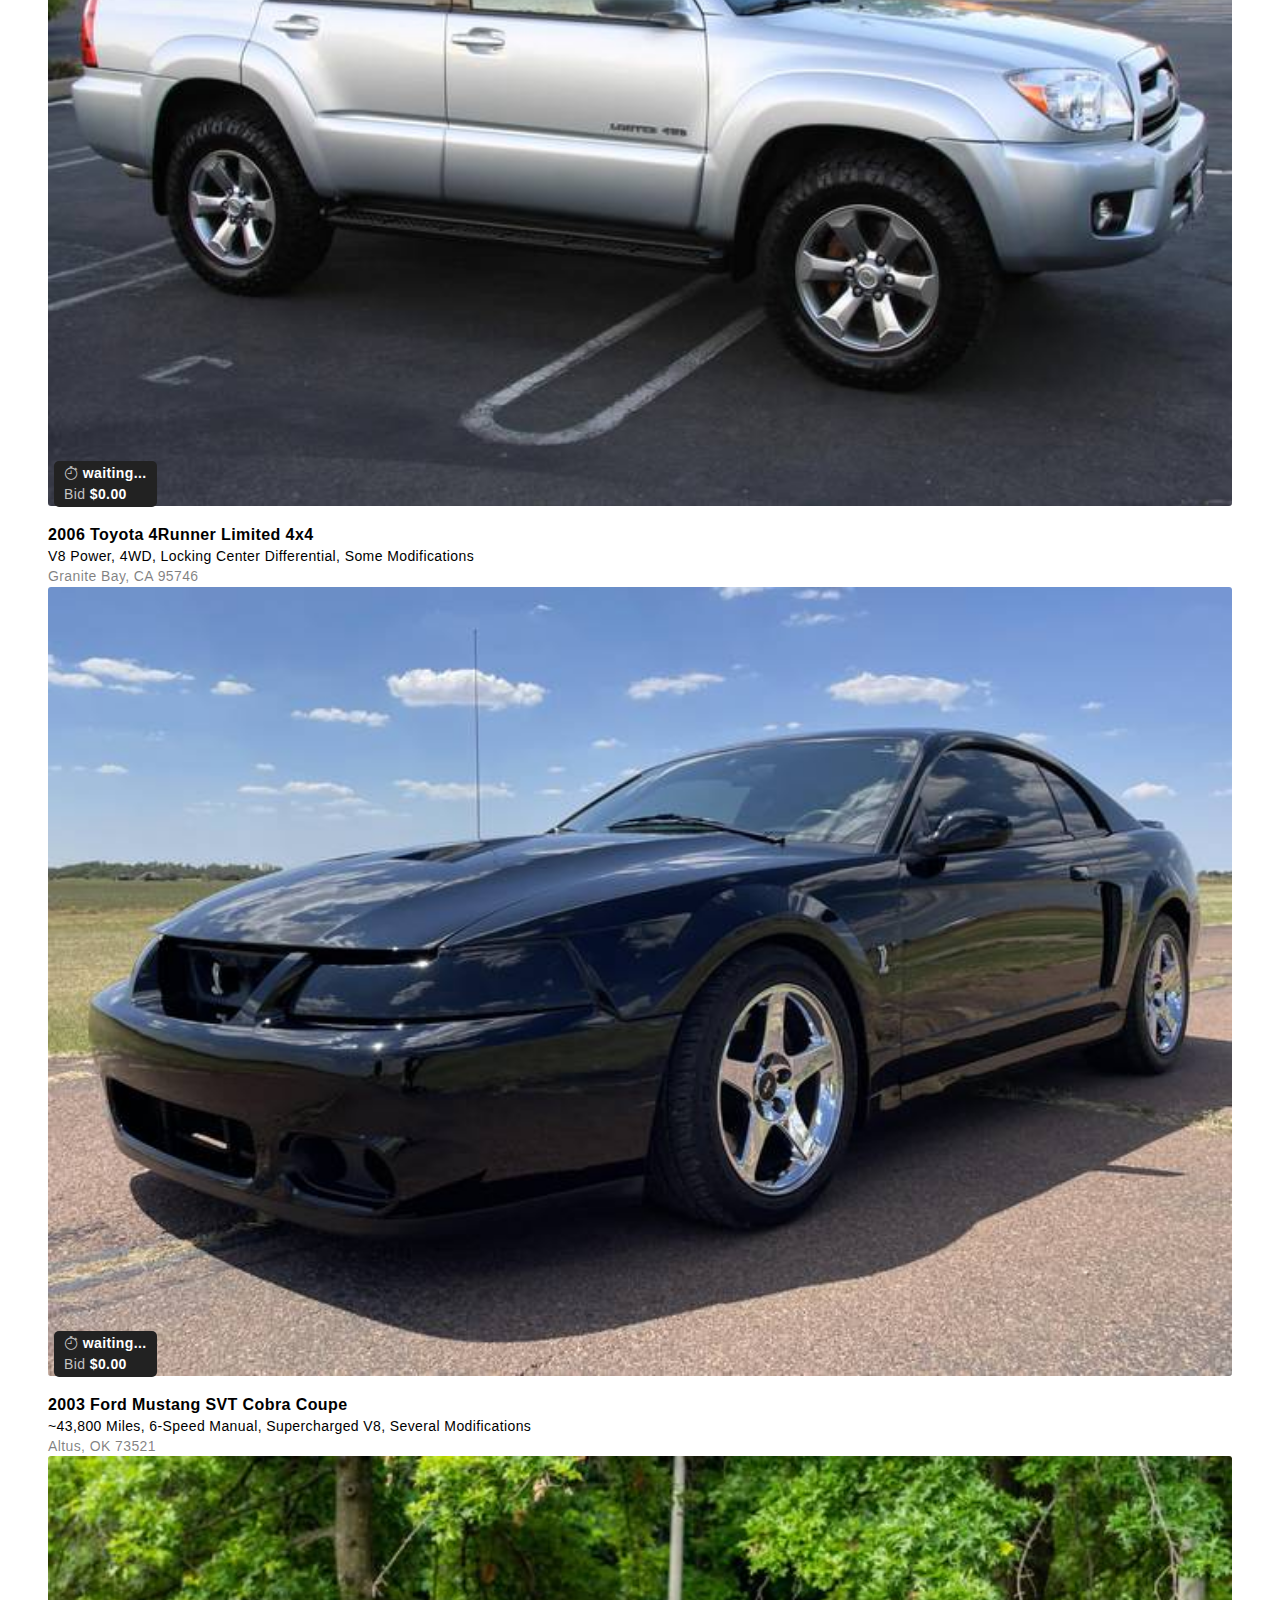
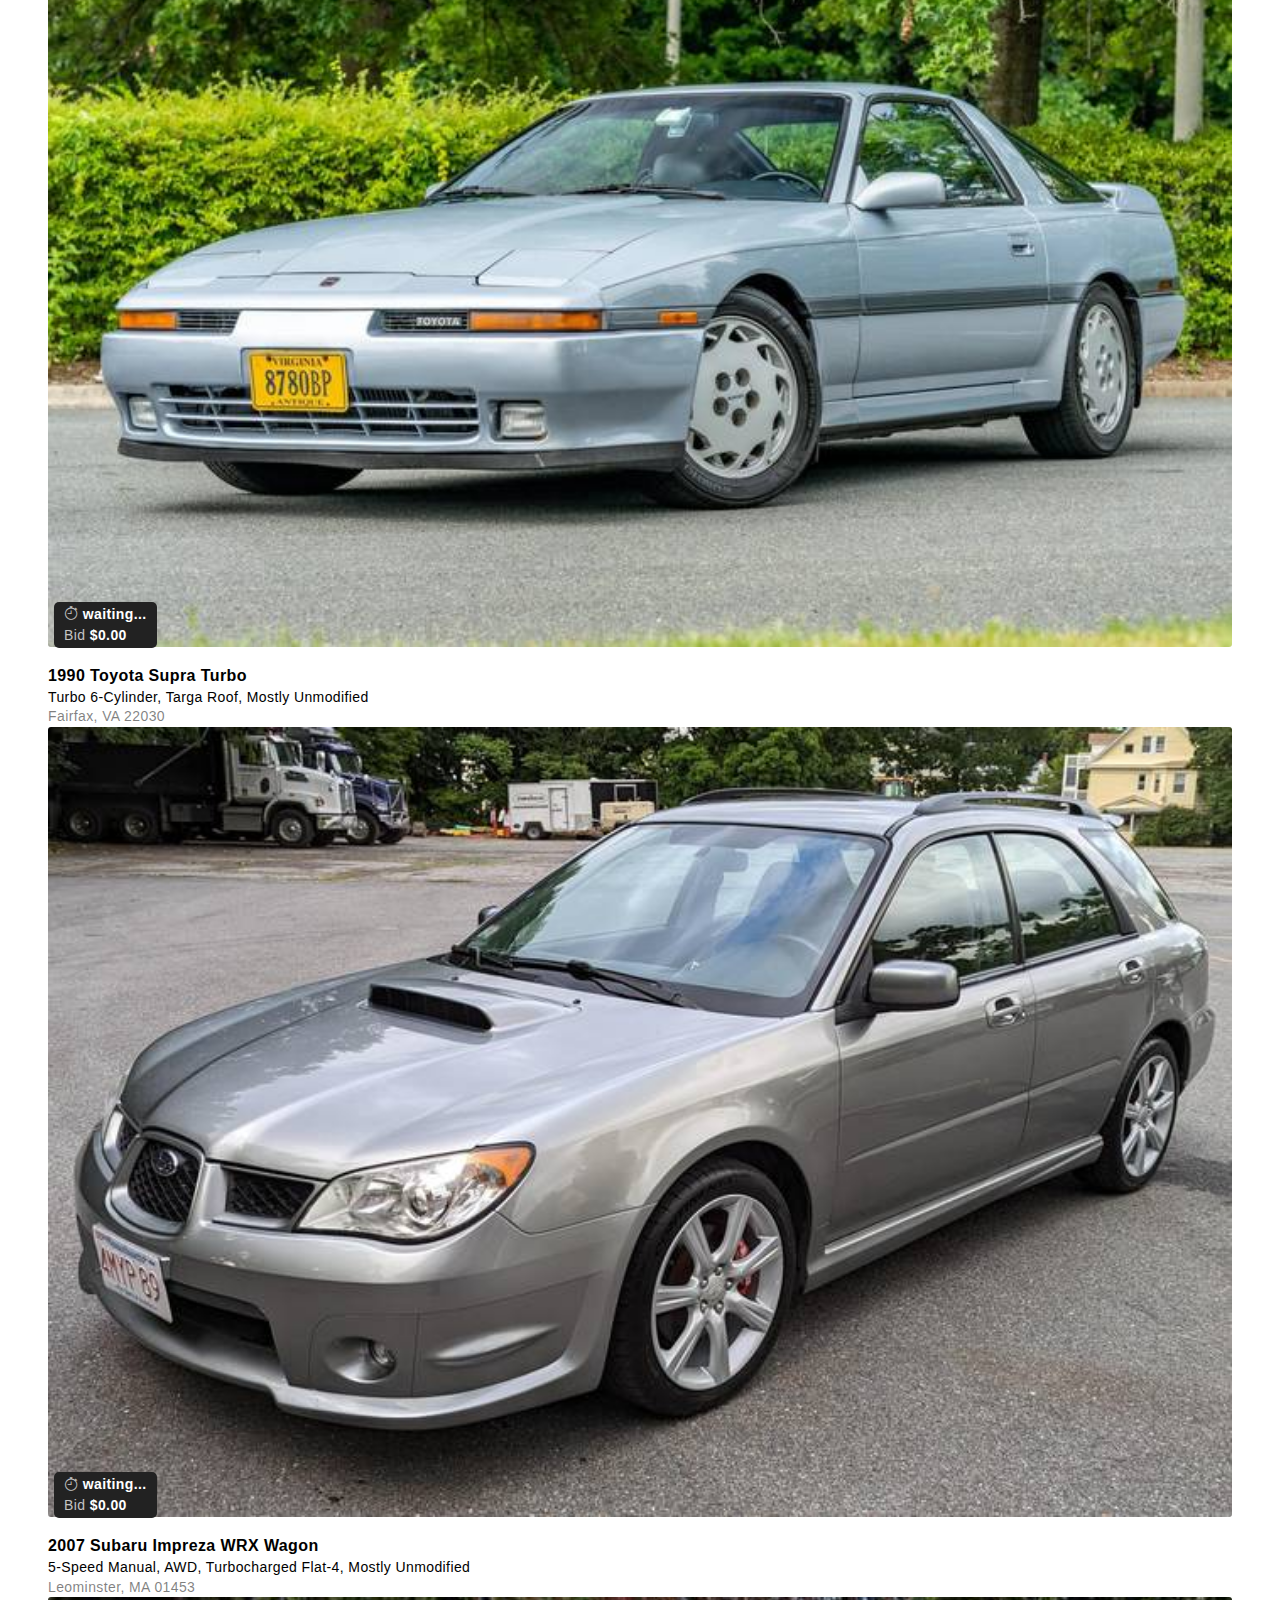
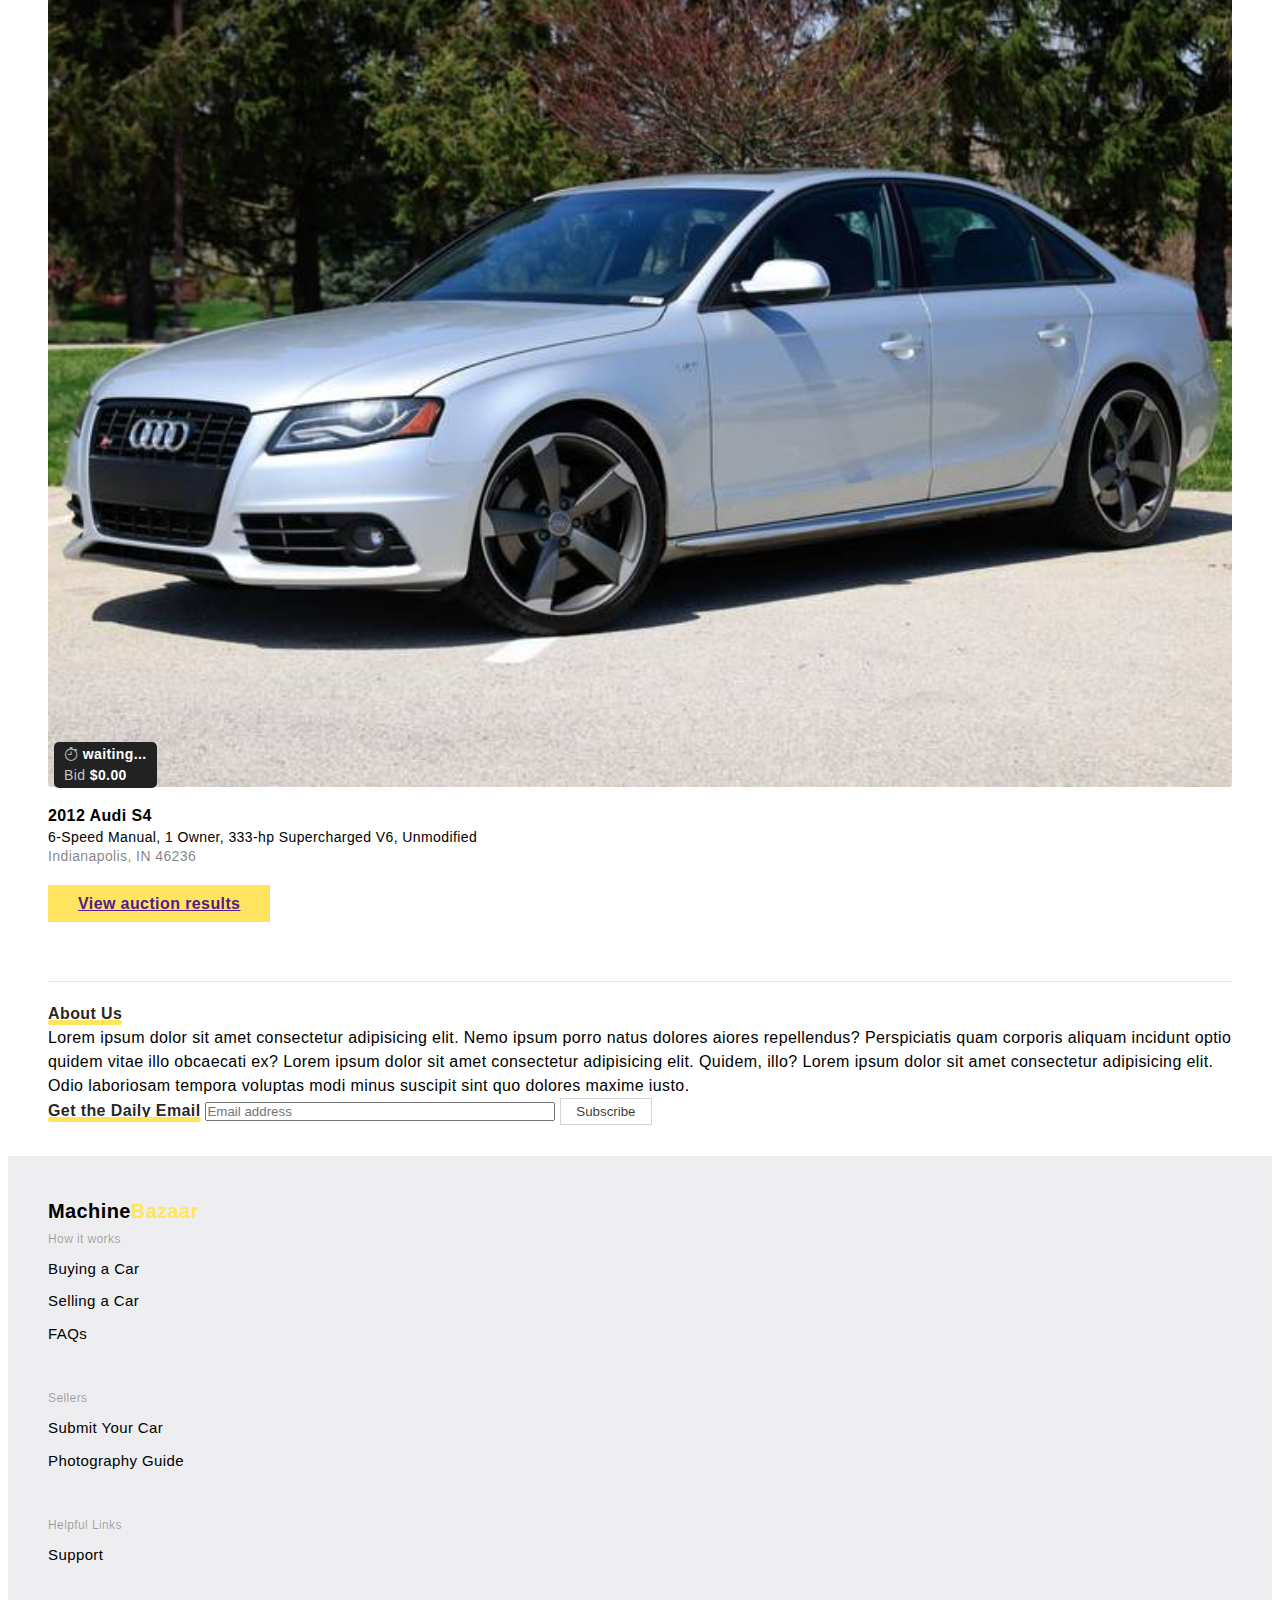
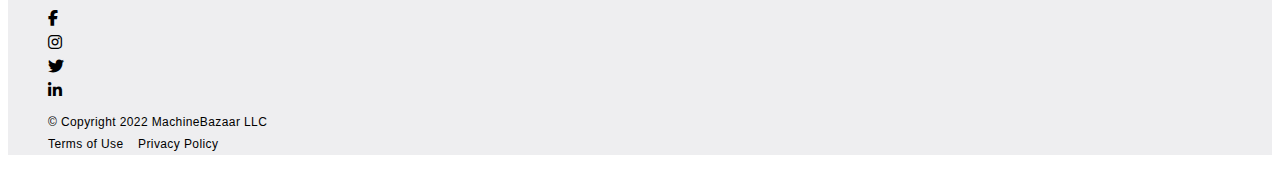
==== commit 147849e1: "added new features" ====
--- a/index.html
+++ b/index.html
@@ -165,6 +165,7 @@
                                 <!-- Body Style dropdown ends  -->
                             </ul>
                         </div>
+
                         <ul class="auction-filter d-flex gap-3">
                             <li><a data-target="ending-soon" href="#" class="selected">Ending soon</a></li>
                             <li><a data-target="newly-listed" href="#">Newly listed</a></li>
@@ -189,7 +190,7 @@
                                     </div>
                                 </div>
                                 <div class="car-details">
-                                    <p><a href="#">1999 Mazda MX-5 Miata</a></p>
+                                    <p><a href="car-detailed.html">1999 Mazda MX-5 Miata</a></p>
                                     <p>LS6 V8 Swap, 6-Speed Manual, Numerous Modifications</p>
                                     <p>Jacksonville, FL 32244</p>
                                 </div>
@@ -198,7 +199,7 @@
                         <div class="col-lg-3 col-md-4 col-sm-12 newly-listed ending-soon">
                             <div class="car-wrapper">
                                 <div class="car-img-wrapper">
-                                    <a href="">
+                                    <a href="car-detailed.html">
                                         <img src="./assets/images/car-2.jpg" alt="" width="100%">
                                     </a>
                                     <div class="auction-info">
@@ -209,7 +210,7 @@
                                     </div>
                                 </div>
                                 <div class="car-details">
-                                    <p><a href="#">2017 Porsche 718 Cayman</a></p>
+                                    <p><a href="car-detailed.html">2017 Porsche 718 Cayman</a></p>
                                     <p>$19,630 in Options, Porsche CPO Warranty, Arizona-Owned, Mostly Unmodified</p>
                                     <p>Scottsdale, AZ 85251</p>
                                 </div>
@@ -218,7 +219,7 @@
                         <div class="col-lg-3 col-md-4 col-sm-12 ending-soon">
                             <div class="car-wrapper">
                                 <div class="car-img-wrapper">
-                                    <a href="">
+                                    <a href="car-detailed.html">
                                         <img src="./assets/images/car-3.jpg" alt="" width="100%">
                                     </a>
                                     <div class="auction-info">
@@ -229,7 +230,7 @@
                                     </div>
                                 </div>
                                 <div class="car-details">
-                                    <p><a href="#">1997 BMW M3 Coupe</a></p>
+                                    <p><a href="car-detailed.html">1997 BMW M3 Coupe</a></p>
                                     <p>5-Speed Manual, Some Modifications, Extensive Service Records</p>
                                     <p>La Jolla, CA 92037</p>
                                 </div>
@@ -238,7 +239,7 @@
                         <div class="col-lg-3 col-md-4 col-sm-12 ending-soon">
                             <div class="car-wrapper">
                                 <div class="car-img-wrapper">
-                                    <a href="">
+                                    <a href="car-detailed.html">
                                         <img src="./assets/images/car-4.jpg" alt="" width="100%">
                                     </a>
                                     <div class="auction-info">
@@ -249,7 +250,7 @@
                                     </div>
                                 </div>
                                 <div class="car-details">
-                                    <p><a href="#">1994 Land Rover Defender 130</a></p>
+                                    <p><a href="car-detailed.html">1994 Land Rover Defender 130</a></p>
                                     <p>Rare Special Vehicles-Built Pickup, Left-Hand Drive, Turbodiesel, 4WD, U.S. Title</p>
                                     <p>Norwalk, CT 06854</p>
                             </div>
@@ -258,7 +259,7 @@
                         <div class="col-lg-3 col-md-4 col-sm-12 ending-soon lowest-mileage">
                             <div class="car-wrapper">
                                 <div class="car-img-wrapper">
-                                    <a href="">
+                                    <a href="car-detailed.html">
                                         <img src="./assets/images/car-5.jpg" alt="" width="100%">
                                     </a>
                                     <div class="auction-info">
@@ -269,7 +270,7 @@
                                     </div>
                                 </div>
                                 <div class="car-details">
-                                    <p><a href="#">1997 BMW 750iL</a></p>
+                                    <p><a href="car-detailed.html">1997 BMW 750iL</a></p>
                                     <p>V12 Power, ~54,800 Miles, Long-Wheelbase E38, Unmodified</p>
                                     <p>Kirkland, WA 98033</p>
                                 </div>
@@ -278,7 +279,7 @@
                         <div class="col-lg-3 col-md-4 col-sm-12 ending-soon newly-listed">
                             <div class="car-wrapper">
                                 <div class="car-img-wrapper d-flex">
-                                    <a href="">
+                                    <a href="car-detailed.html">
                                         <img src="./assets/images/car-6.jpg" alt="" width="100%">
                                     </a>
                                     <div class="auction-info">
@@ -290,7 +291,7 @@
                                     
                                 </div>
                                 <div class="car-details">
-                                    <p><a href="#">2001 Chevrolet Corvette Coupe</a></p>
+                                    <p><a href="car-detailed.html">2001 Chevrolet Corvette Coupe</a></p>
                                     <p>6-Speed Manual, Mostly Unmodified, Millennium Yellow</p>
                                     <p>Leland, NC 28451</p>
                                 </div>
@@ -299,7 +300,7 @@
                         <div class="col-lg-3 col-md-4 col-sm-12 ending-soon">
                             <div class="car-wrapper">
                                 <div class="car-img-wrapper">
-                                    <a href="">
+                                    <a href="car-detailed.html">
                                         <img src="./assets/images/car-7.jpg" alt="" width="100%">
                                     </a>
                                     <div class="auction-info">
@@ -310,7 +311,7 @@
                                     </div>
                                 </div>
                                 <div class="car-details">
-                                    <p><a href="#">1995 Toyota HiAce Cruising Cabin 4x4</a></p>
+                                    <p><a href="car-detailed.html">1995 Toyota HiAce Cruising Cabin 4x4</a></p>
                                     <p>4WD, Diesel Power, Japanese-Market Custom Camper Conversion, U.S. Title</p>
                                     <p>Cookeville, TN 38501</p>
                                 </div>
@@ -319,7 +320,7 @@
                         <div class="col-lg-3 col-md-4 col-sm-12 ending-soon no-reserve">
                             <div class="car-wrapper">
                                 <div class="car-img-wrapper">
-                                    <a href="">
+                                    <a href="car-detailed.html">
                                         <img src="./assets/images/car-8.jpg" alt="" width="100%">
                                     </a>
                                     <div class="auction-info">
@@ -330,7 +331,7 @@
                                     </div>
                                 </div>
                                 <div class="car-details">
-                                    <p><a href="#">2016 Mercedes-Benz S600</a></p>
+                                    <p><a href="car-detailed.html">2016 Mercedes-Benz S600</a></p>
                                     <p>~19,500 Miles, V12 Power, Highly Equipped, Unmodified</p>
                                     <p>Englewood, CO 80110</p>
                                 </div>
@@ -339,7 +340,7 @@
                         <div class="col-lg-3 col-md-4 col-sm-12 ending-soon">
                             <div class="car-wrapper">
                                 <div class="car-img-wrapper">
-                                    <a href="">
+                                    <a href="car-detailed.html">
                                         <img src="./assets/images/car-9.jpg" alt="" width="100%">
                                     </a>
                                     <div class="auction-info">
@@ -350,7 +351,7 @@
                                     </div>
                                 </div>
                                 <div class="car-details">
-                                    <p><a href="#">2006 Toyota 4Runner Limited 4x4</a></p>
+                                    <p><a href="car-detailed.html">2006 Toyota 4Runner Limited 4x4</a></p>
                                     <p>V8 Power, 4WD, Locking Center Differential, Some Modifications</p>
                                     <p>Granite Bay, CA 95746</p>
                                 </div>
@@ -359,7 +360,7 @@
                         <div class="col-lg-3 col-md-4 col-sm-12 no-reserve ending-soon">
                             <div class="car-wrapper">
                                 <div class="car-img-wrapper">
-                                    <a href="">
+                                    <a href="car-detailed.html">
                                         <img src="./assets/images/car-10.jpg" alt="" width="100%">
                                     </a>
                                     <div class="auction-info">
@@ -370,7 +371,7 @@
                                     </div>
                                 </div>
                                 <div class="car-details">
-                                    <p><a href="#">2003 Ford Mustang SVT Cobra Coupe</a></p>
+                                    <p><a href="car-detailed.html">2003 Ford Mustang SVT Cobra Coupe</a></p>
                                     <p>~43,800 Miles, 6-Speed Manual, Supercharged V8, Several Modifications</p>
                                     <p>Altus, OK 73521</p>
                                 </div>
@@ -379,7 +380,7 @@
                         <div class="col-lg-3 col-md-4 col-sm-12 no-reserve ending-soon">
                             <div class="car-wrapper">
                                 <div class="car-img-wrapper">
-                                    <a href="">
+                                    <a href="car-detailed.html">
                                         <img src="./assets/images/car-11.jpg" alt="" width="100%">
                                     </a>
                                     <div class="auction-info">
@@ -390,7 +391,7 @@
                                     </div>
                                 </div>
                                 <div class="car-details">
-                                    <p><a href="#">1990 Toyota Supra Turbo</a></p>
+                                    <p><a href="car-detailed.html">1990 Toyota Supra Turbo</a></p>
                                     <p>Turbo 6-Cylinder, Targa Roof, Mostly Unmodified</p>
                                     <p>Fairfax, VA 22030</p>
                                 </div>
@@ -399,7 +400,7 @@
                         <div class="col-lg-3 col-md-4 col-sm-12 no-reserve ending-soon">
                             <div class="car-wrapper">
                                 <div class="car-img-wrapper">
-                                    <a href="">
+                                    <a href="car-detailed.html">
                                         <img src="./assets/images/car-12.jpg" alt="" width="100%">
                                     </a>
                                     <div class="auction-info">
@@ -410,7 +411,7 @@
                                     </div>
                                 </div>
                                 <div class="car-details">
-                                    <p><a href="#">2007 Subaru Impreza WRX Wagon</a></p>
+                                    <p><a href="car-detailed.html">2007 Subaru Impreza WRX Wagon</a></p>
                                     <p>5-Speed Manual, AWD, Turbocharged Flat-4, Mostly Unmodified</p>
                                     <p>Leominster, MA 01453</p>
                                 </div>
@@ -419,7 +420,7 @@
                         <div class="col-lg-3 col-md-4 col-sm-12 no-reserve ending-soon">
                             <div class="car-wrapper">
                                 <div class="car-img-wrapper">
-                                    <a href="">
+                                    <a href="car-detailed.html">
                                         <img src="./assets/images/car-13.jpg" alt="" width="100%">
                                     </a>
                                     <div class="auction-info">
@@ -430,7 +431,7 @@
                                     </div>
                                 </div>
                                 <div class="car-details">
-                                    <p><a href="#">2012 Audi S4</a></p>
+                                    <p><a href="car-detailed.html">2012 Audi S4</a></p>
                                     <p>6-Speed Manual, 1 Owner, 333-hp Supercharged V6, Unmodified</p>
                                     <p>Indianapolis, IN 46236</p>
                                 </div>
--- a/assets/css/index.css
+++ b/assets/css/index.css
@@ -253,7 +253,7 @@
   height: 2px;
   margin-top: 5px;
   width: 100%;
-  border: 1px solid black;
+  background-color: rgba(0, 0, 0, 0.63);
 }
 #Auctions .container-fluid .part-one div.section-title {
   font-size: 25px;
@@ -609,6 +609,9 @@
     margin-bottom: 0px;
   }
 }
+#hero {
+  padding-bottom: 40px;
+}
 #hero .wrapper-hero-top {
   padding: 12px 0px;
 }
@@ -669,6 +672,7 @@
   font-size: 17px;
   letter-spacing: 0.6px;
   font-weight: 500;
+  display: inline-block;
 }
 #hero .wrapper {
   flex-wrap: wrap;
@@ -735,12 +739,47 @@
   color: white;
   font-weight: bolder;
 }
+#hero #Comment input {
+  box-shadow: none;
+  outline: none;
+  border: 1px solid rgba(0, 0, 0, 0.11);
+}
+#hero #Comment .comment-send {
+  background-color: #ffe55f;
+  font-weight: 600;
+  box-shadow: none;
+  border: none;
+}
+#hero #Comment .allComments ul {
+  padding: 0;
+}
+#hero #Comment .allComments ul li .person-bid {
+  background-color: green;
+  padding: 5px;
+  border-radius: 30px;
+  color: white;
+}
+#hero #Comment .allComments ul li div:first-child {
+  background-position: center;
+  background-repeat: no-repeat;
+  background-size: cover;
+  width: 140px;
+  min-width: 50px;
+  height: 50px;
+  border-radius: 50%;
+}
+#hero #Comment .allComments ul li div:last-child {
+  padding: 20px;
+  border: 1px solid rgba(0, 0, 0, 0.11);
+  box-shadow: 0 0 1px 0px rgba(0, 0, 0, 0.16);
+  border-bottom-left-radius: 15px;
+}
 
 @media (max-width: 546px) {
   .left-top {
     flex-direction: column;
   }
-  .bid, .all-bids {
+  .comments, .all-bids {
     display: none;
   }
   .btn-bid {
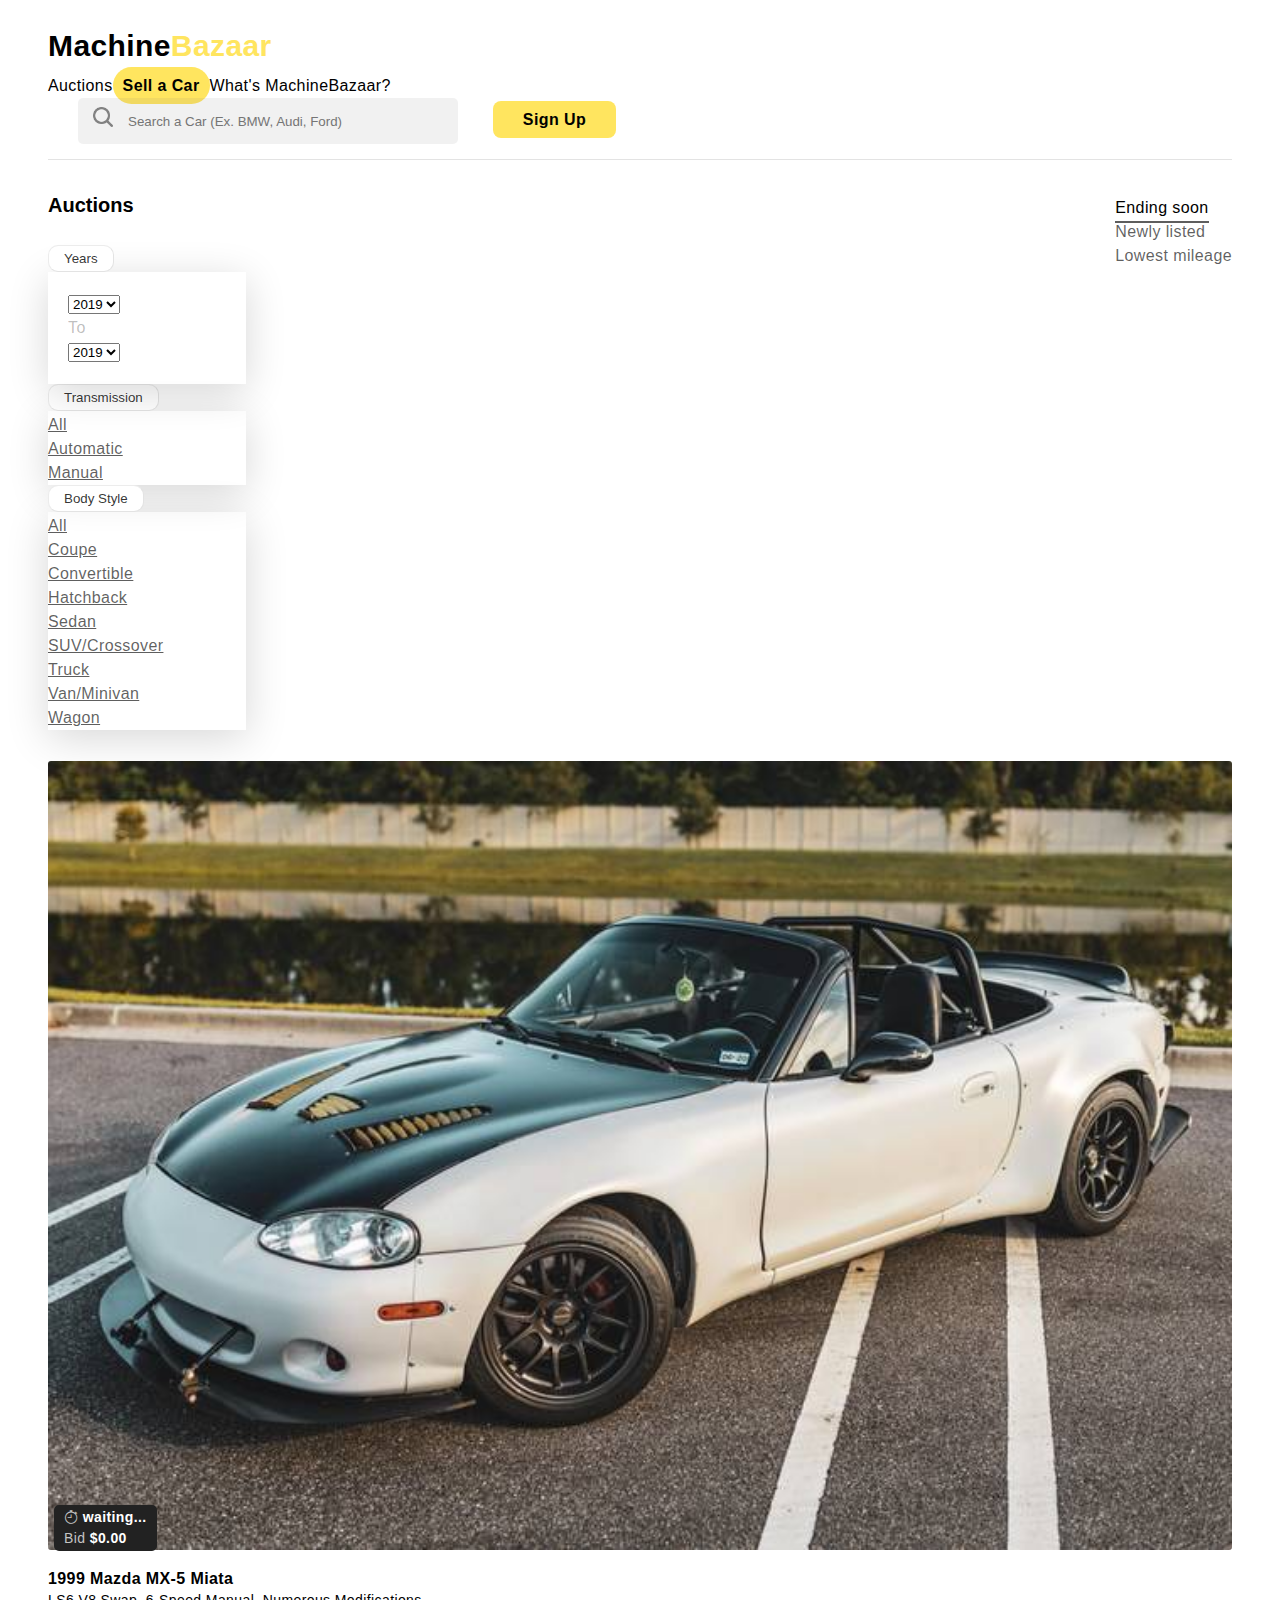
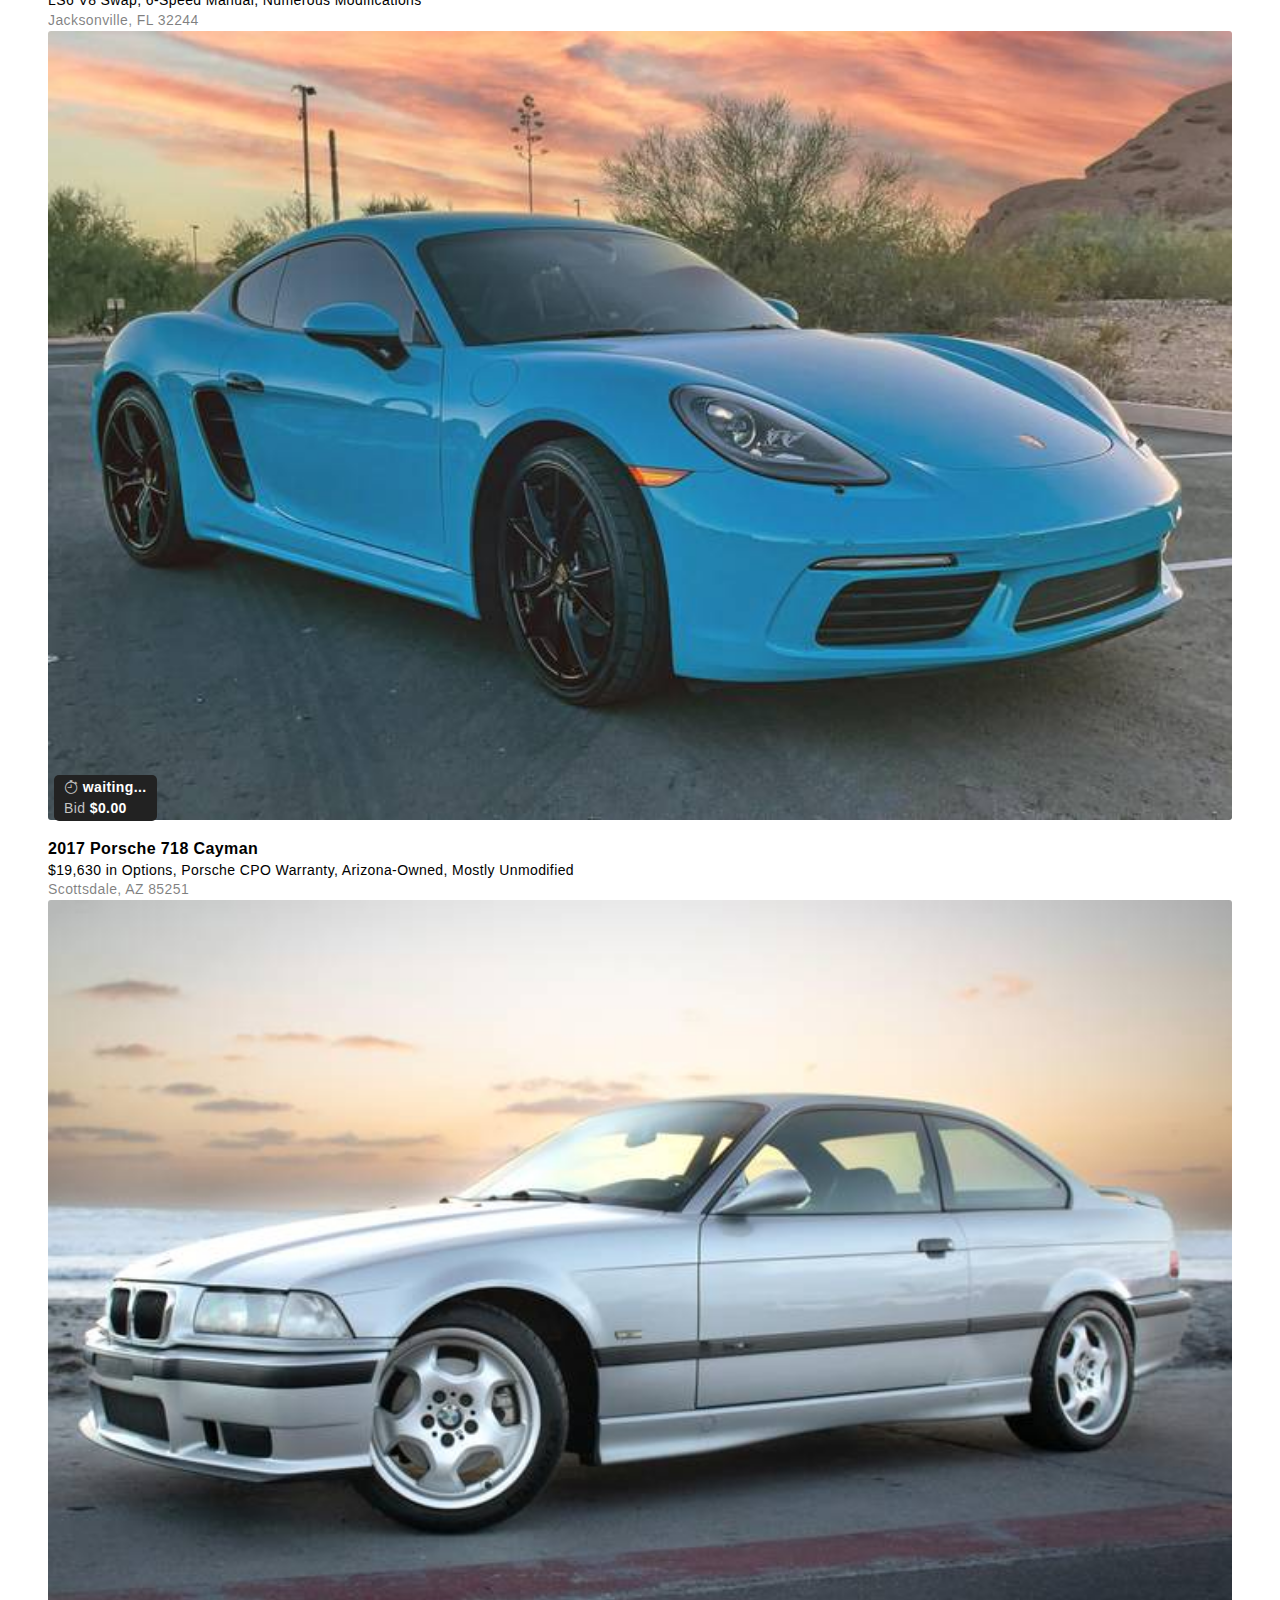
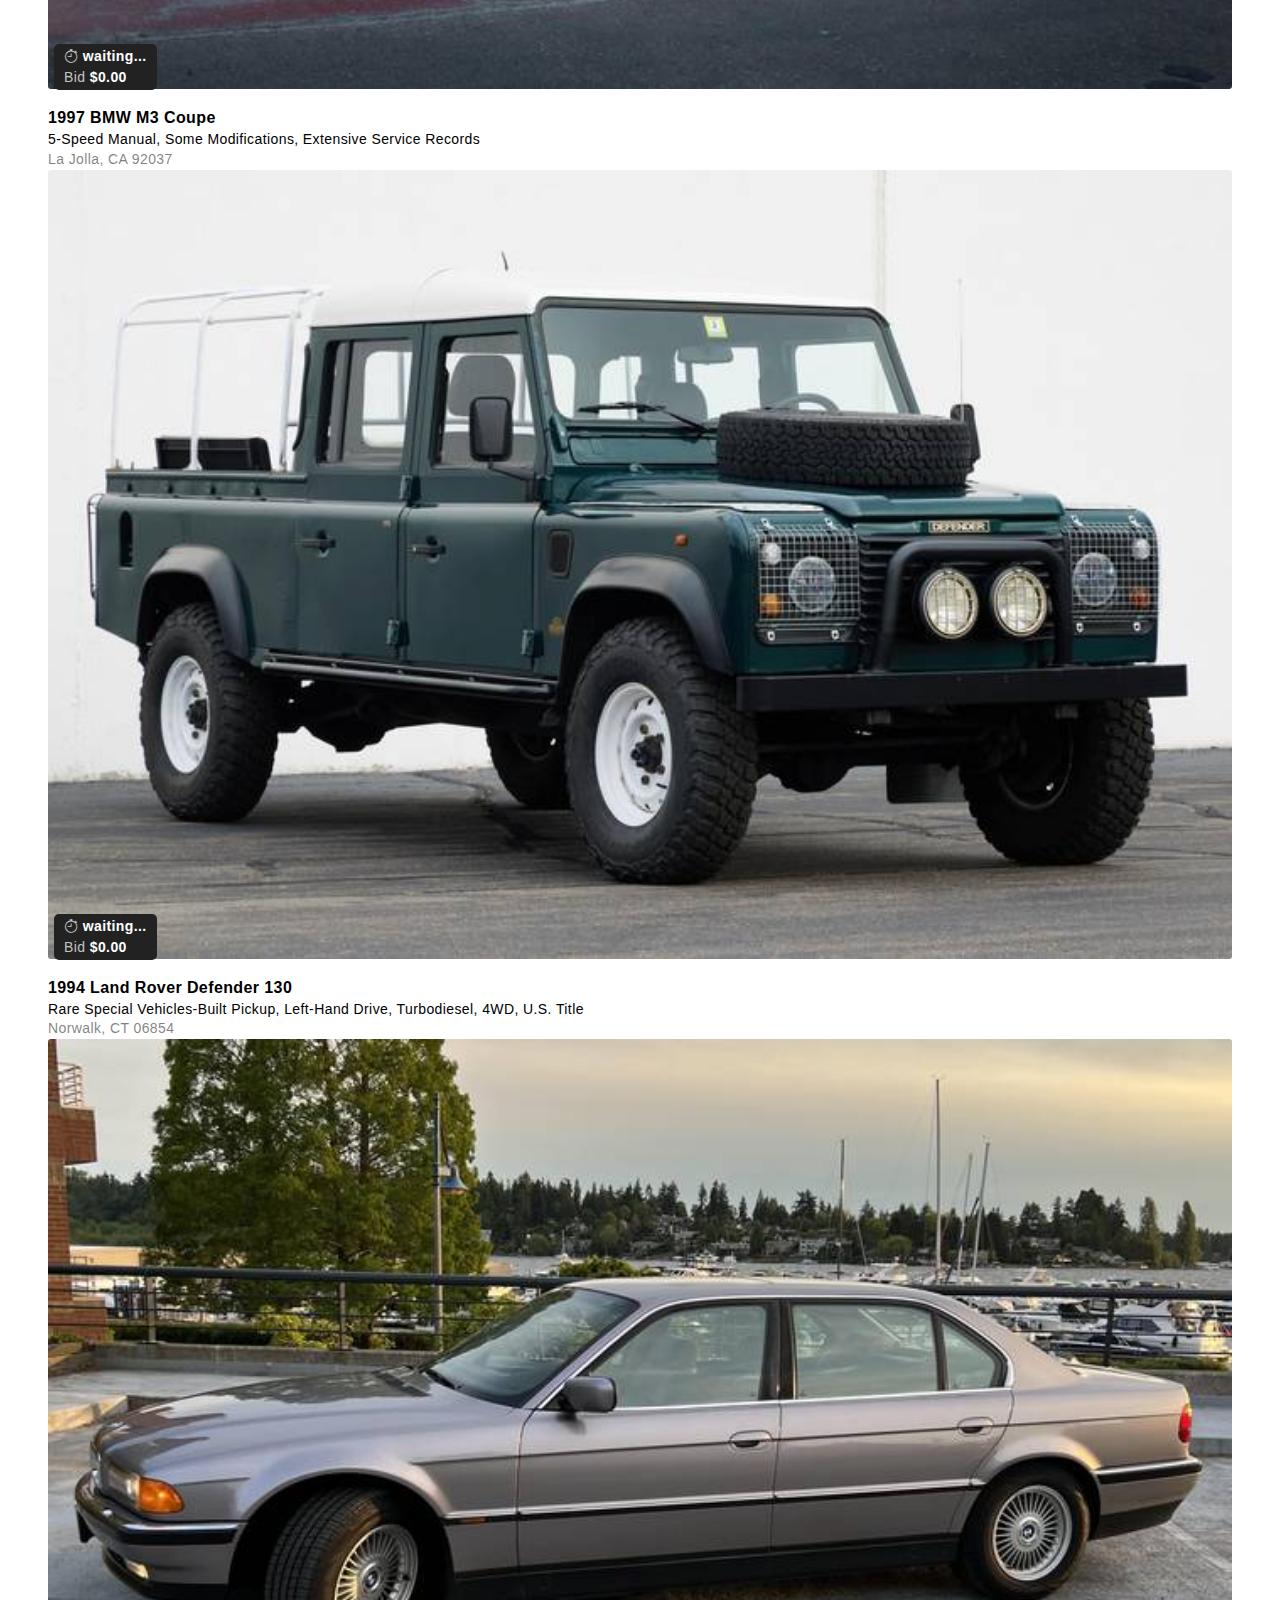
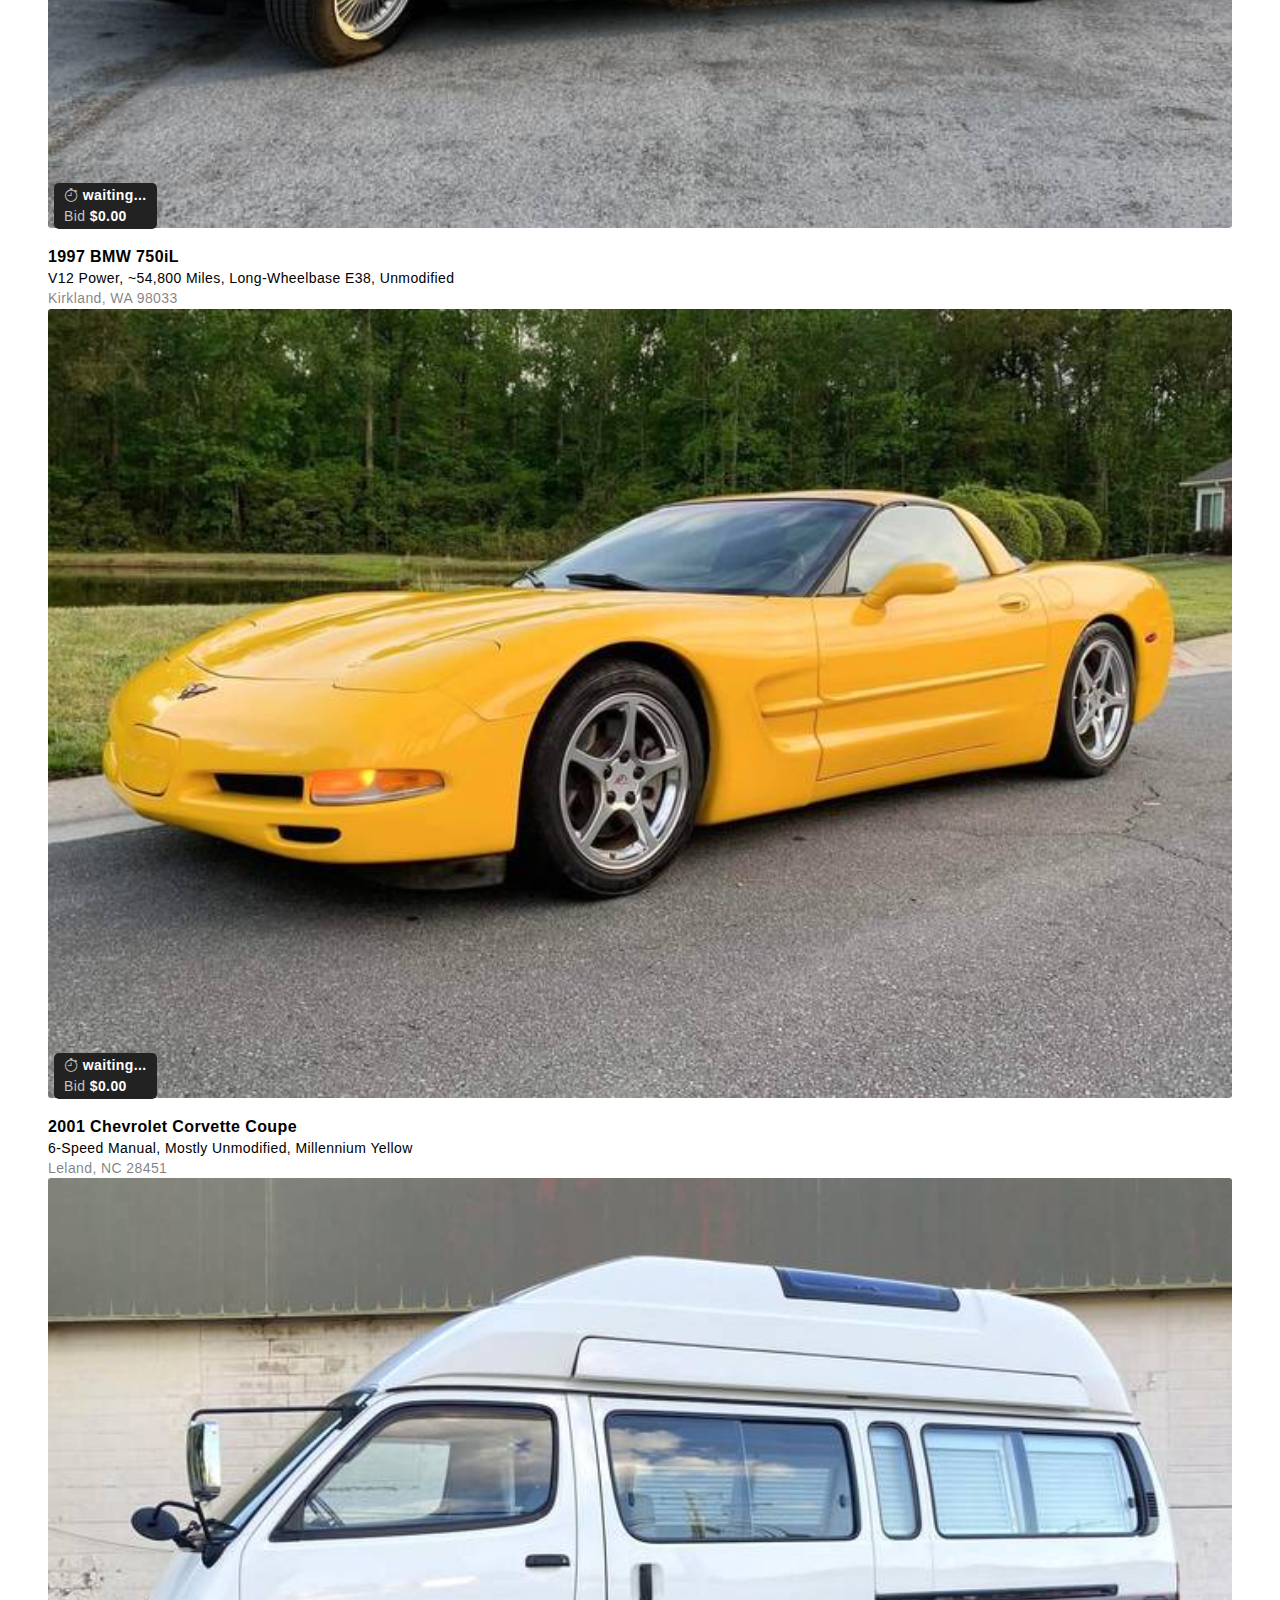
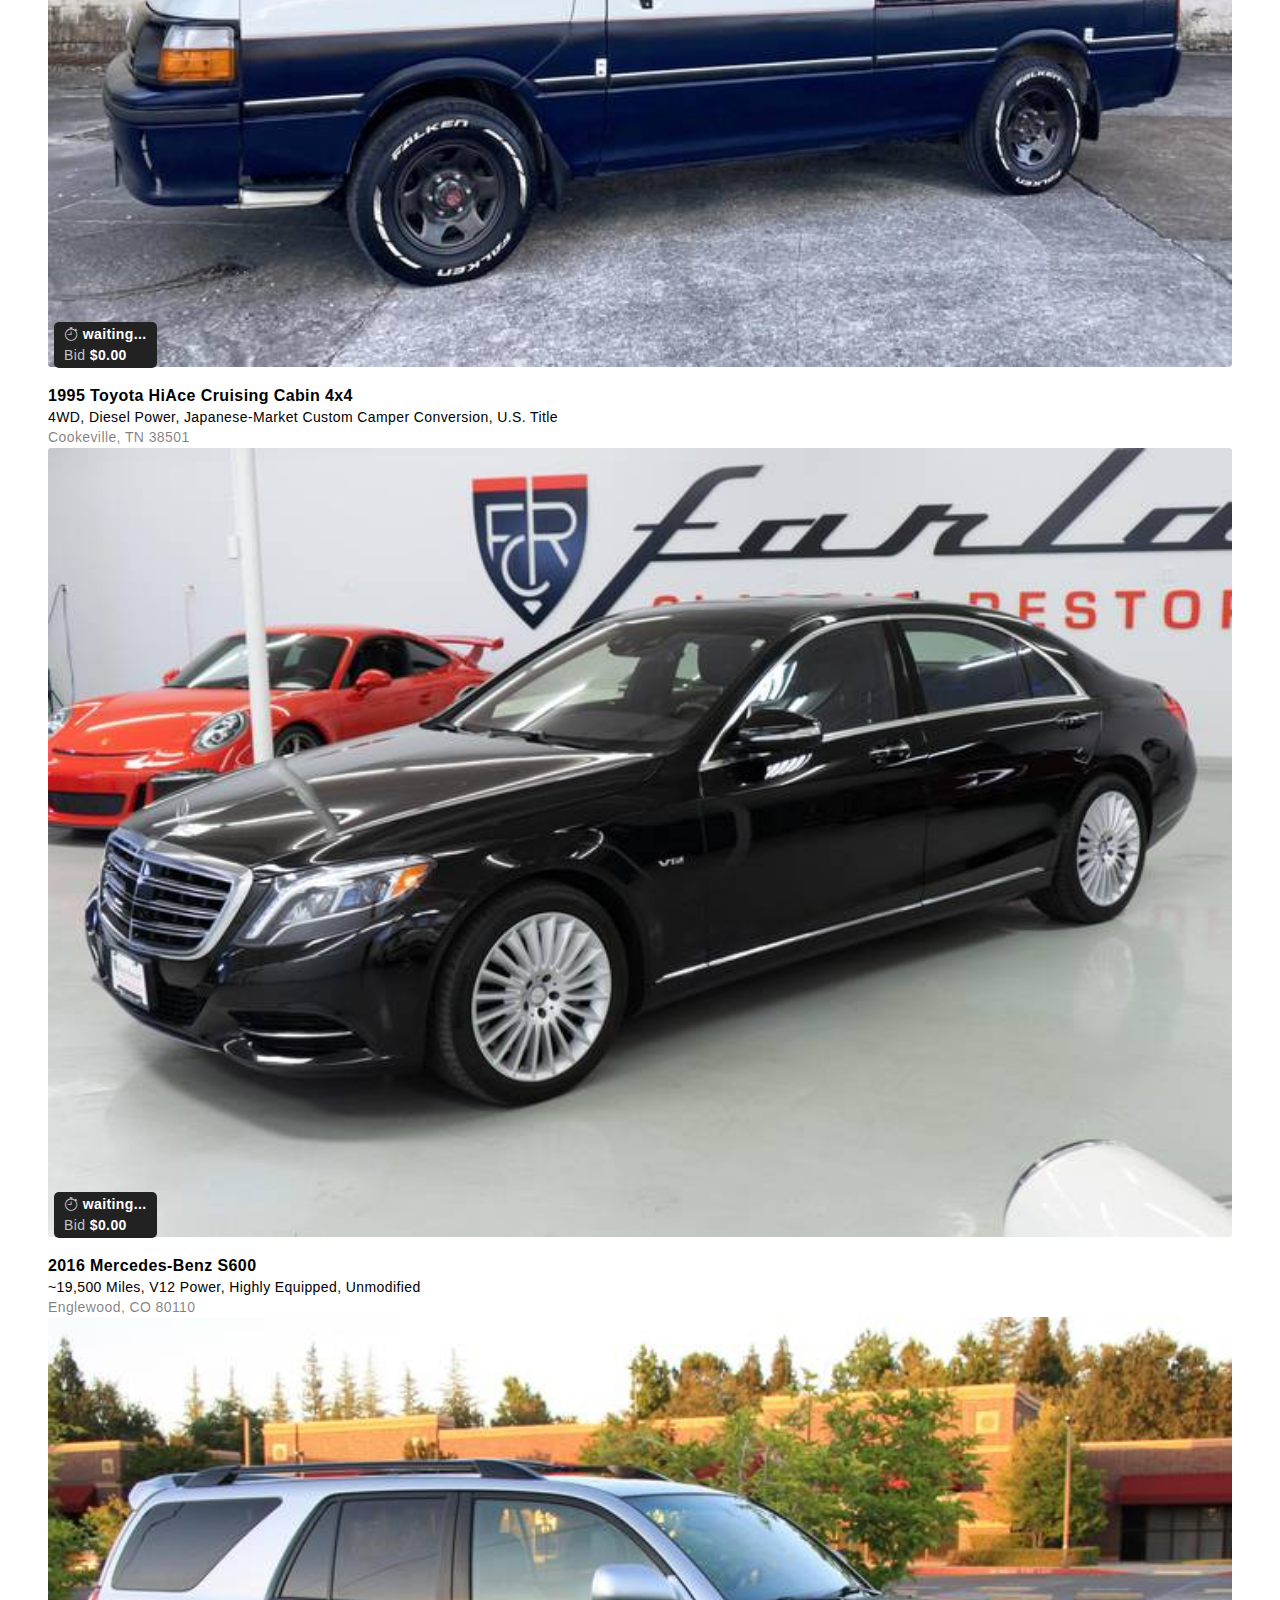
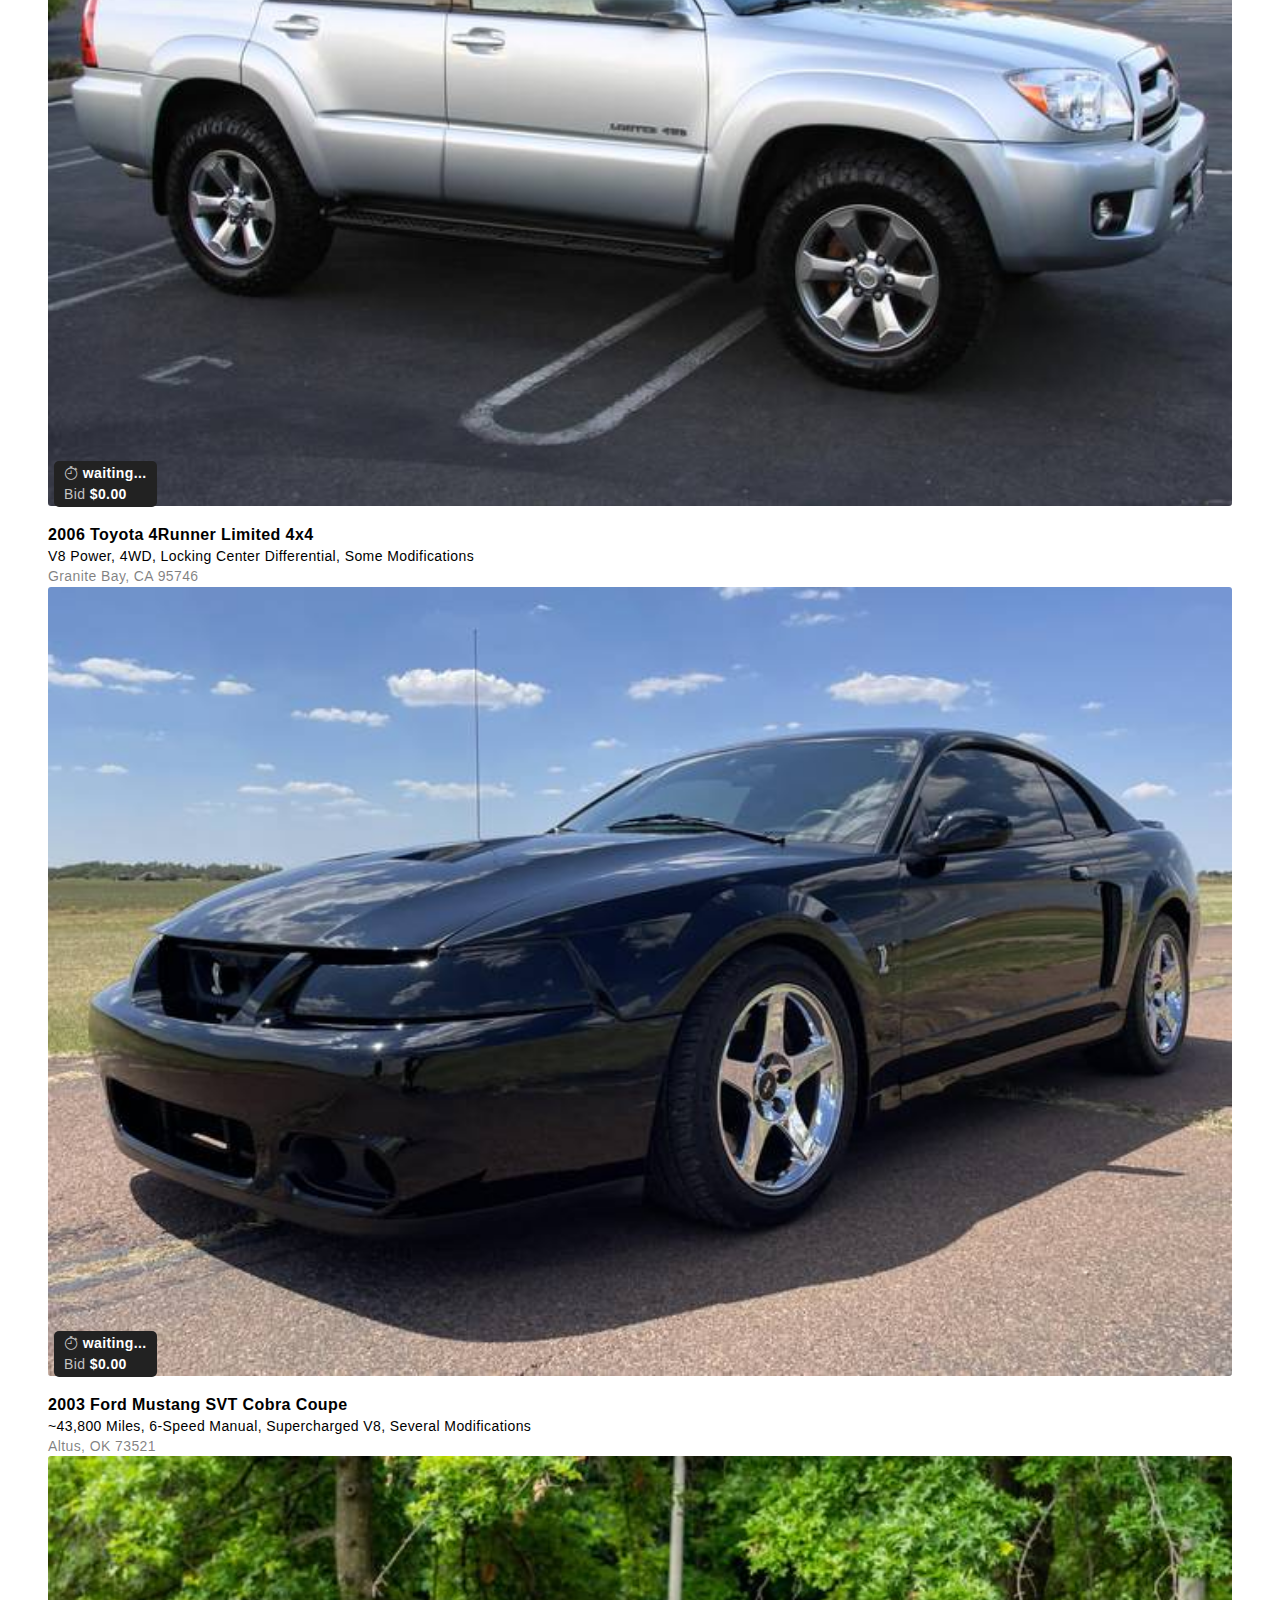
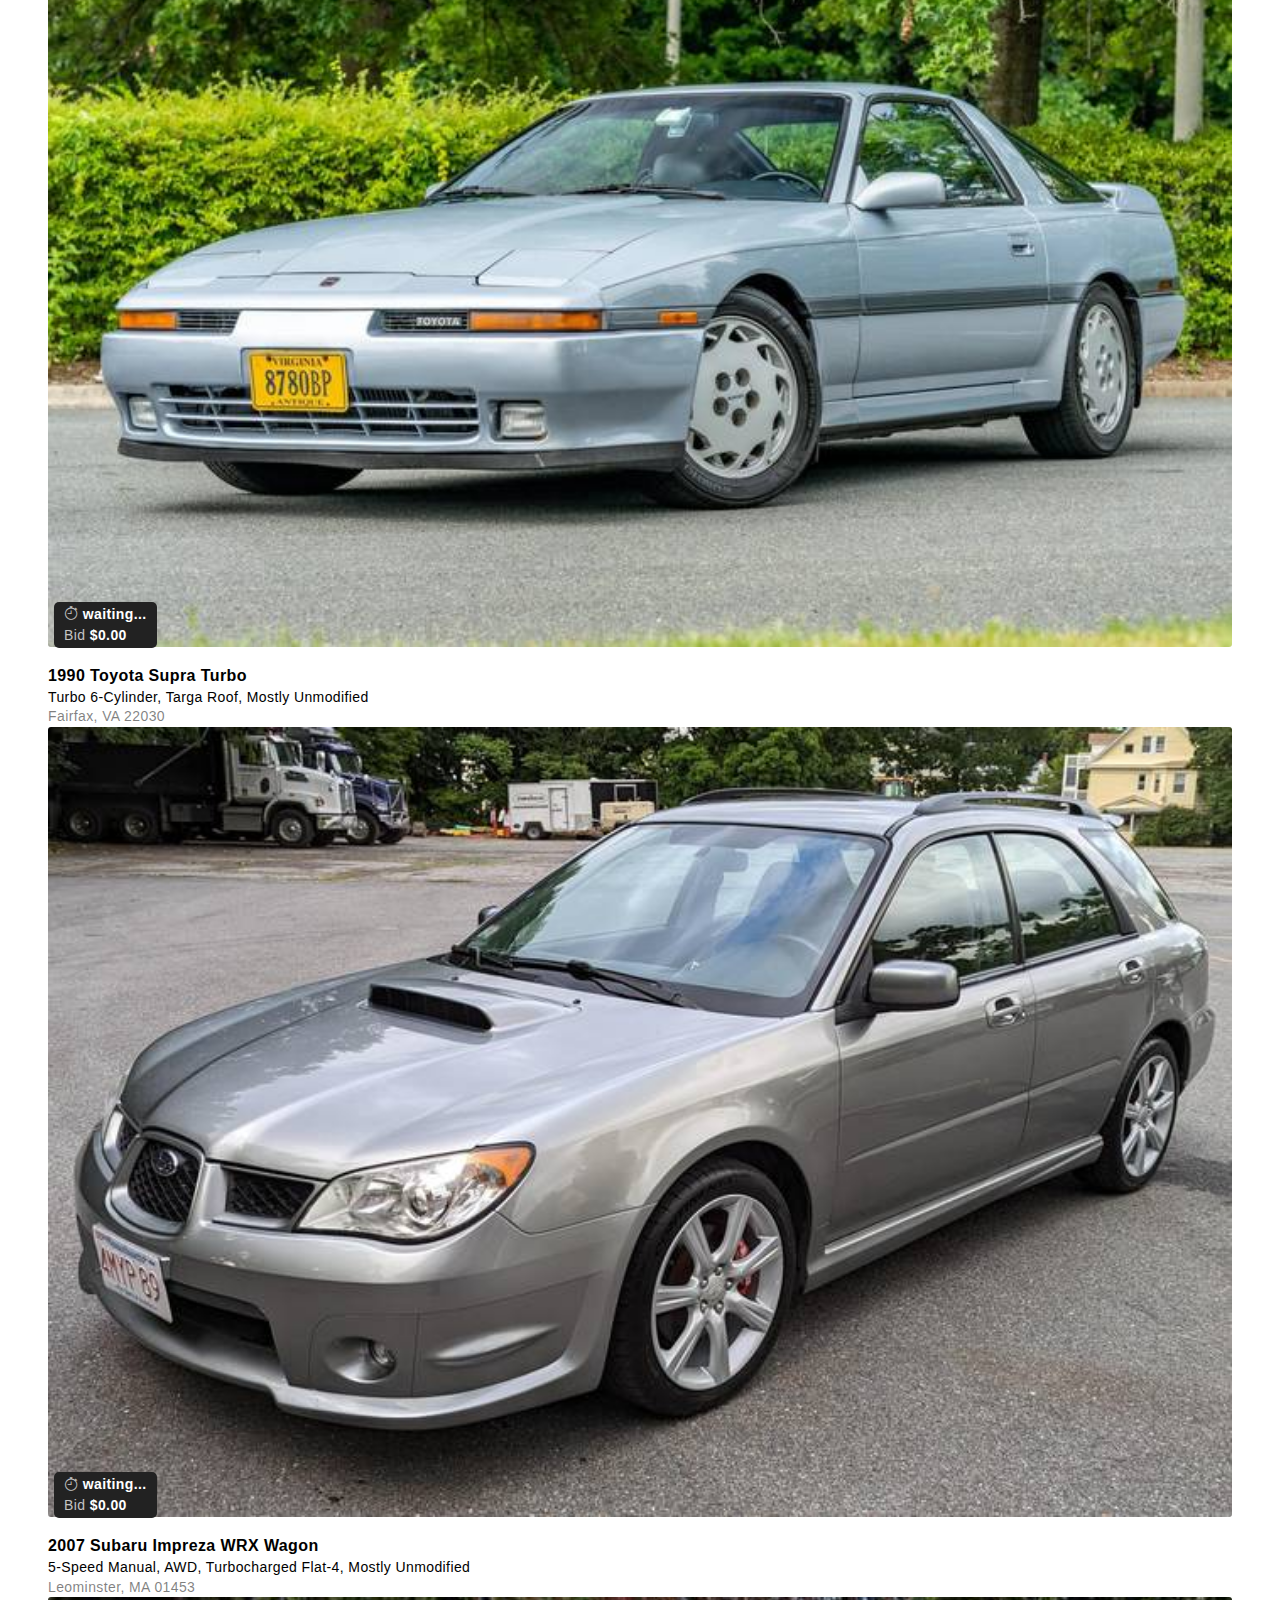
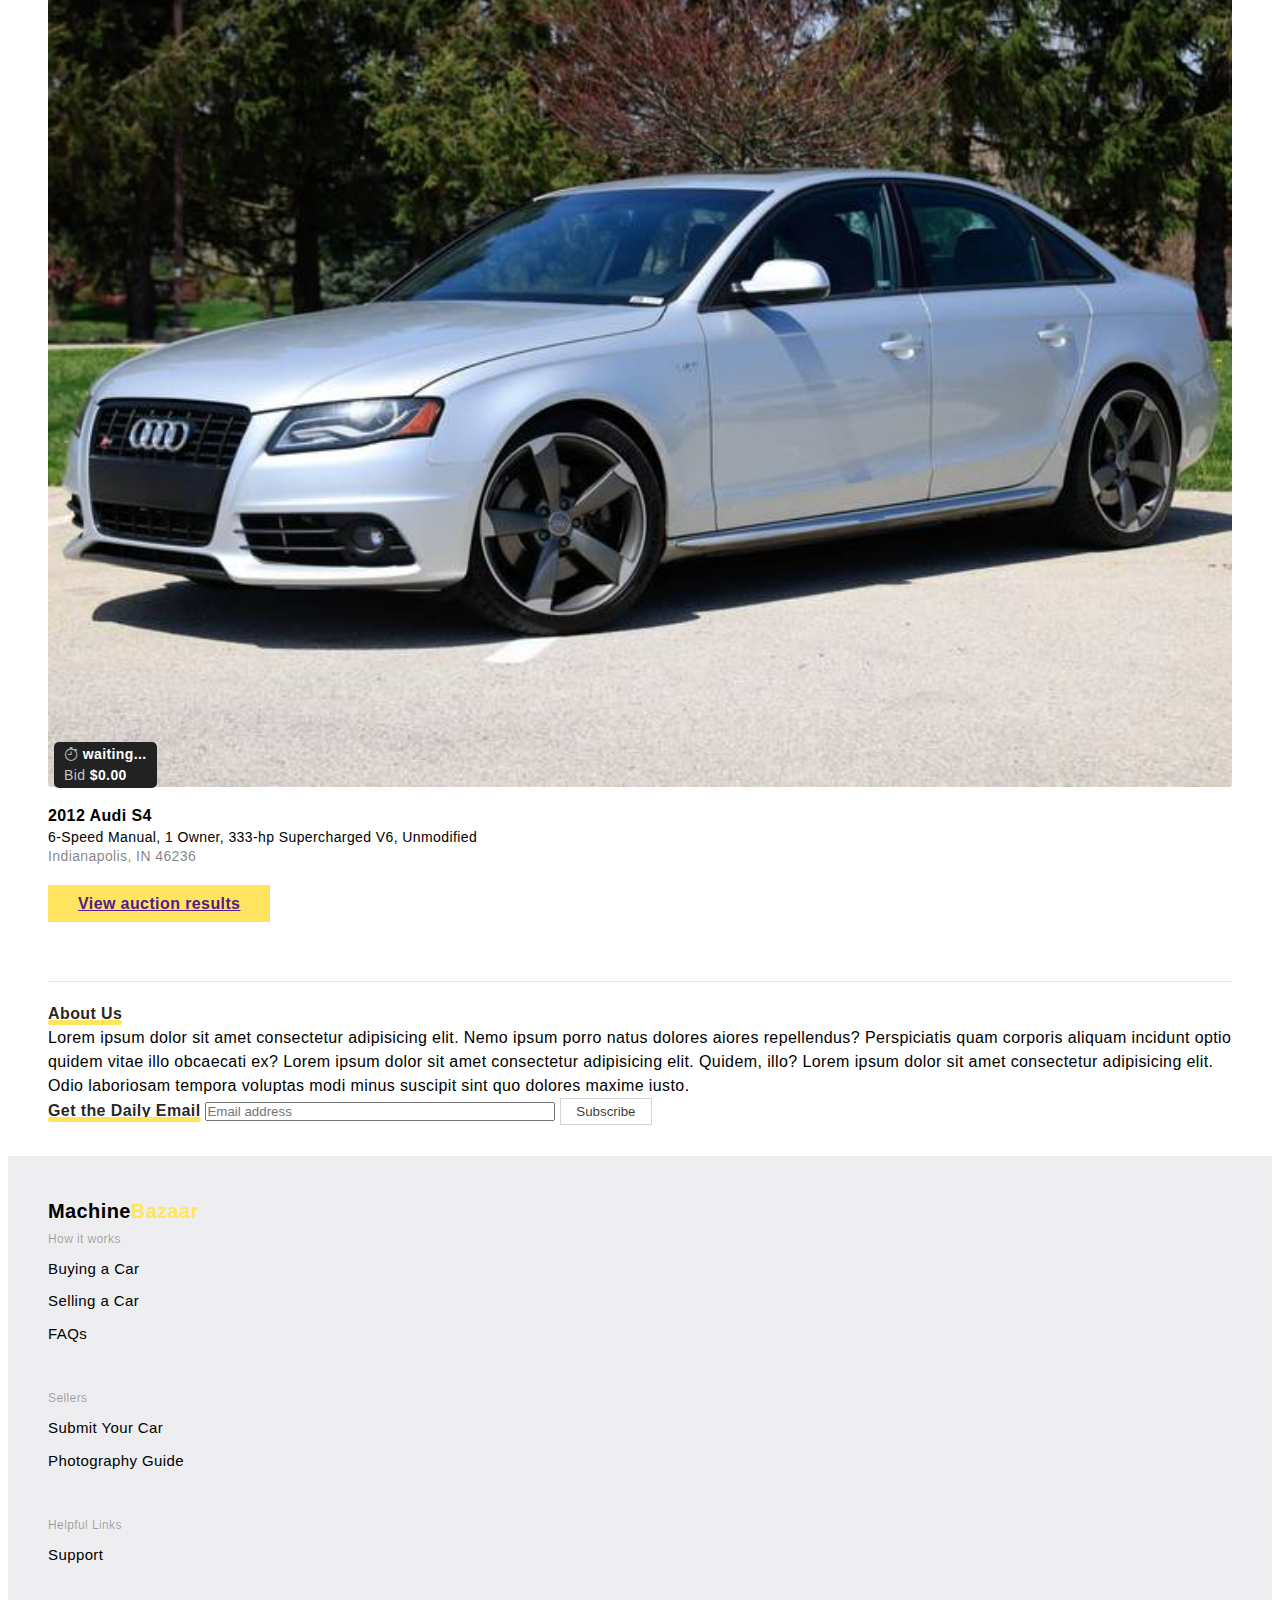
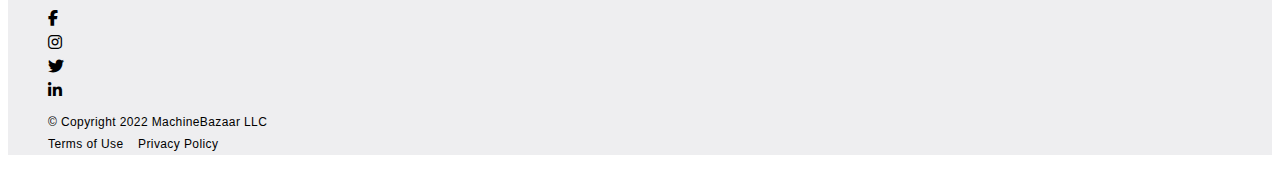
==== commit 874c3681: "changed" ====
--- a/index.html
+++ b/index.html
@@ -23,7 +23,7 @@
                     </div>
                     <ul class="gap-3 pt-1">
                         <li class="auction"><a href="">Auctions</a></li>
-                        <li class="sell-car"><a href=""><span>Sell a Car</span></a></li>
+                        <li class="sell-car"><a href="sell-car.html"><span>Sell a Car</span></a></li>
                         <li class="what-is-machine"><a href="">What's MachineBazaar?</a></li>
                         <li class="daily-email"><a href="">Daliy email</a></li>
                     </ul>
@@ -48,7 +48,7 @@
                     <a class="nav-link" href="#">What's MachineBazaar?</a>
                     </li>
                     <li class="nav-item">
-                    <a class="nav-link" aria-current="page" href="#"><span>Sel a Car</span></a>
+                    <a class="nav-link" aria-current="page" href="sell-car.html"><span>Sel a Car</span></a>
                     </li>
                     <li class="nav-item">
                     <a class="nav-link" href="#">Daily Email</a>
@@ -169,7 +169,6 @@
                         <ul class="auction-filter d-flex gap-3">
                             <li><a data-target="ending-soon" href="#" class="selected">Ending soon</a></li>
                             <li><a data-target="newly-listed" href="#">Newly listed</a></li>
-                            <li><a data-target="no-reserve" href="#">No reserve</a></li>
                             <li><a data-target="lowest-mileage" href="#">Lowest mileage</a></li>
                         </ul>
                     </div>
--- a/assets/css/index.css
+++ b/assets/css/index.css
@@ -803,4 +803,43 @@
   .right ul li:first-child {
     border-top: none !important;
   }
+}
+.sell-car-hero .container-fluid {
+  display: flex;
+  justify-content: center;
+}
+.sell-car-hero .container-fluid .wrapper {
+  padding: 10px;
+  padding-top: 60px;
+  padding-bottom: 30px;
+  max-width: 620px;
+}
+.sell-car-hero .container-fluid .wrapper .small {
+  display: none;
+}
+.sell-car-hero .container-fluid .wrapper .top h2 {
+  font-weight: bolder;
+}
+.sell-car-hero .container-fluid .wrapper .top p.description {
+  color: rgba(0, 0, 0, 0.88);
+}
+.sell-car-hero .container-fluid .wrapper .submit-car {
+  padding: 10px 20px;
+  background-color: #ffe55f;
+  border: none;
+  border-radius: 10px;
+  letter-spacing: 0.6px;
+  font-weight: bolder;
+}
+
+@media (max-width: 768px) {
+  .wrapper .row {
+    gap: 20px;
+  }
+  .wrapper .row .large {
+    display: none;
+  }
+  .wrapper .row .small {
+    display: block !important;
+  }
 }/*# sourceMappingURL=index.css.map */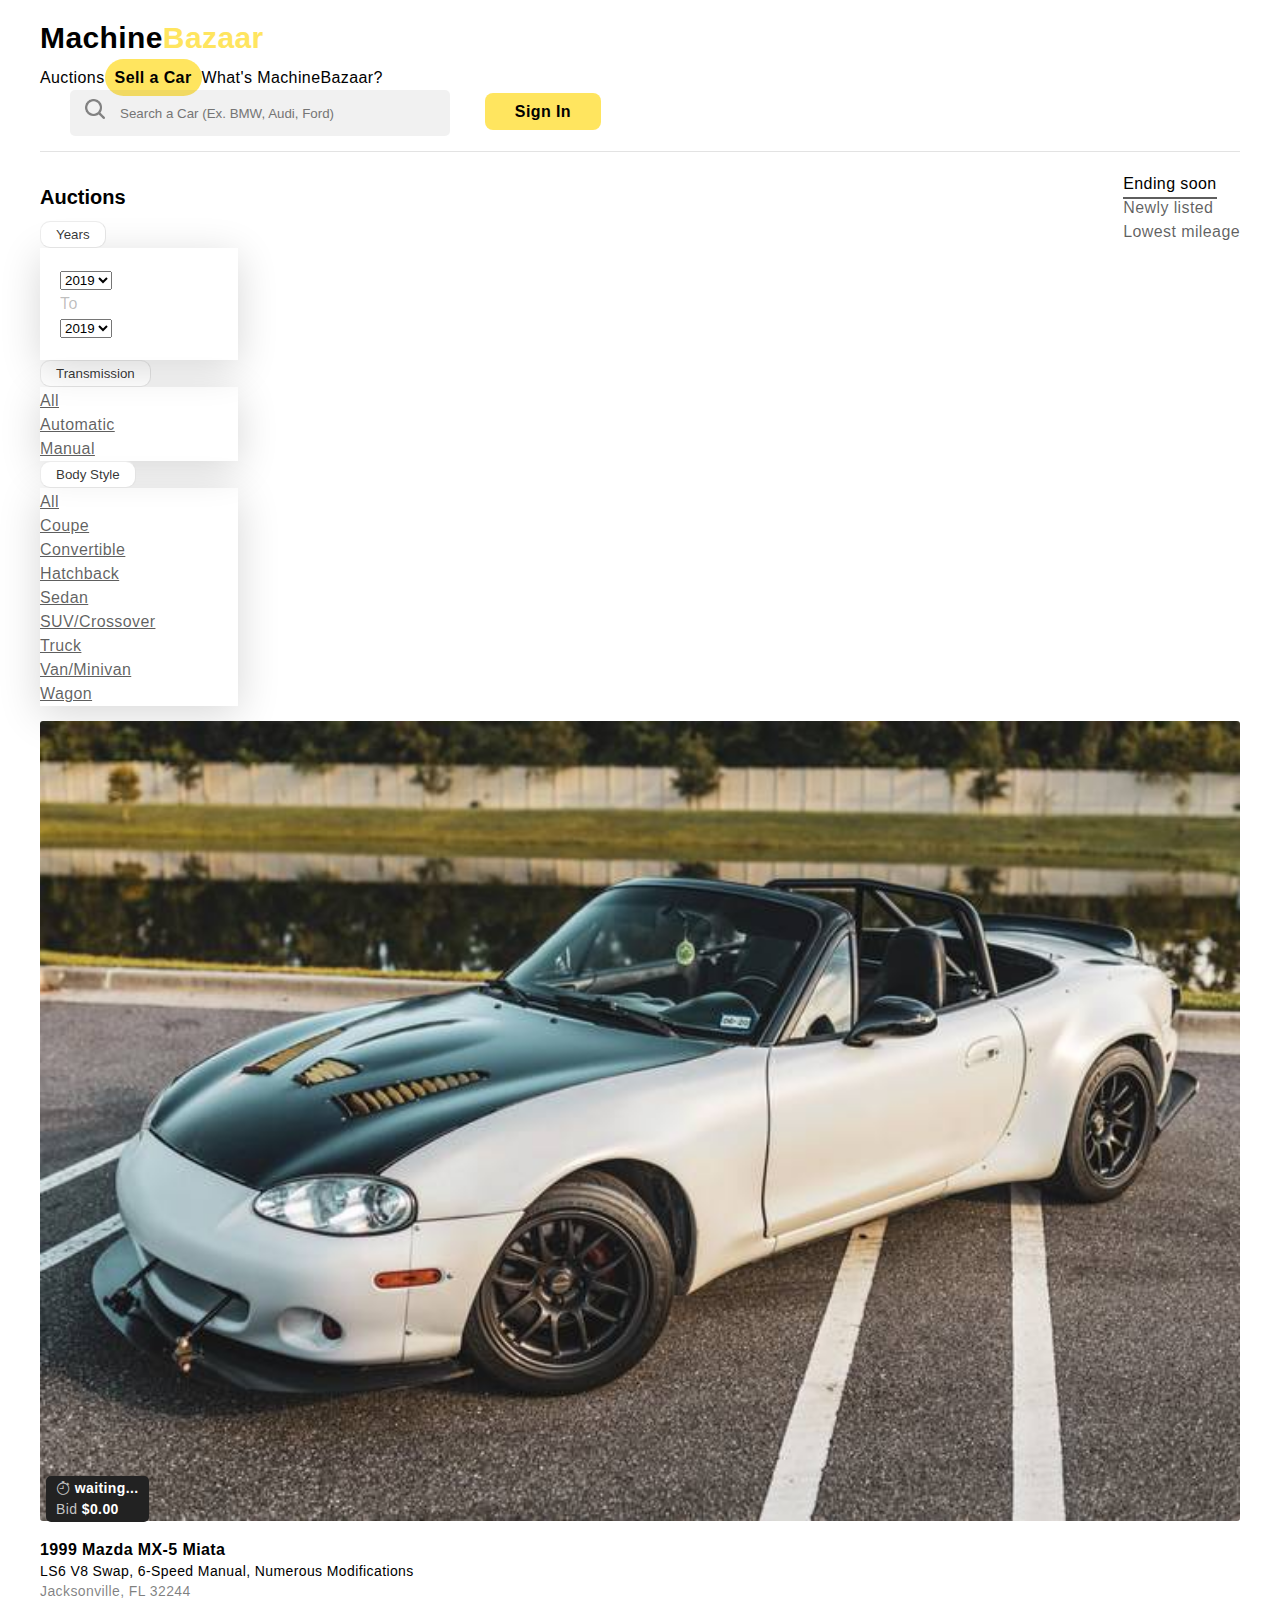
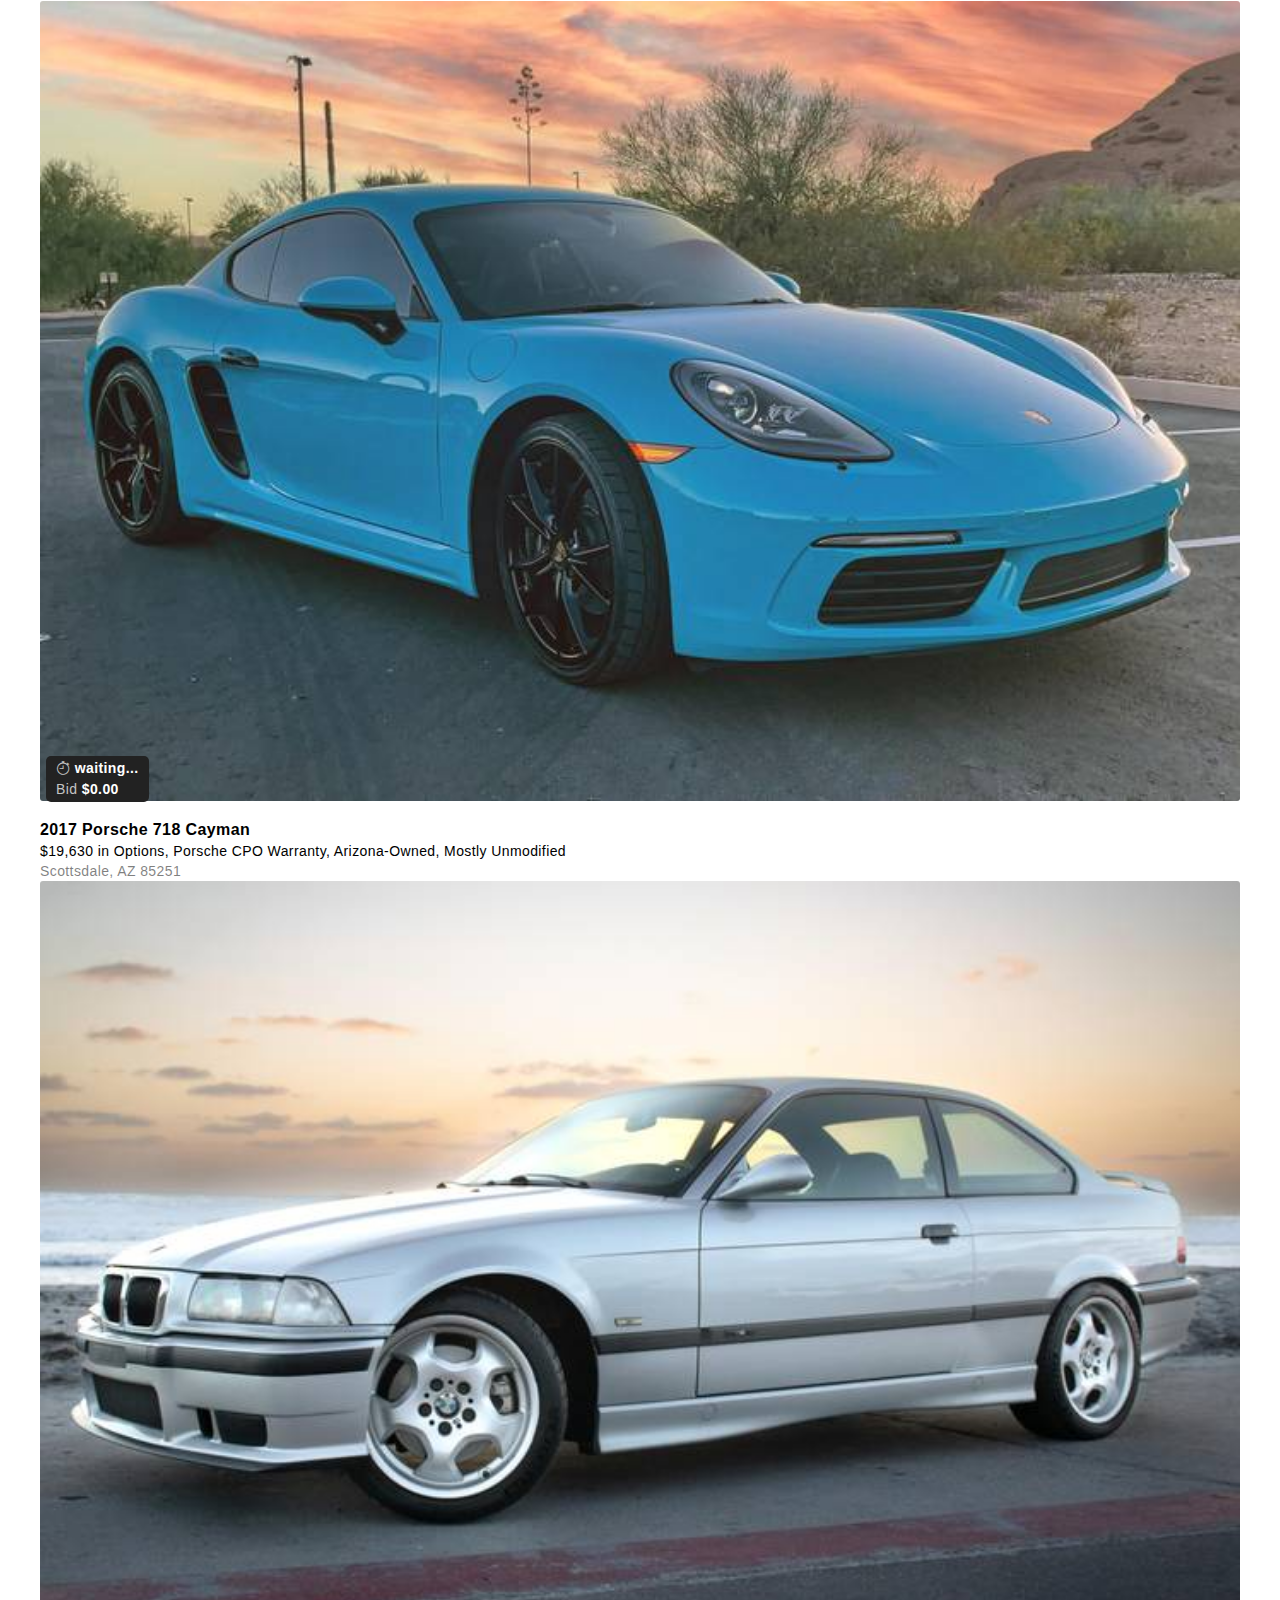
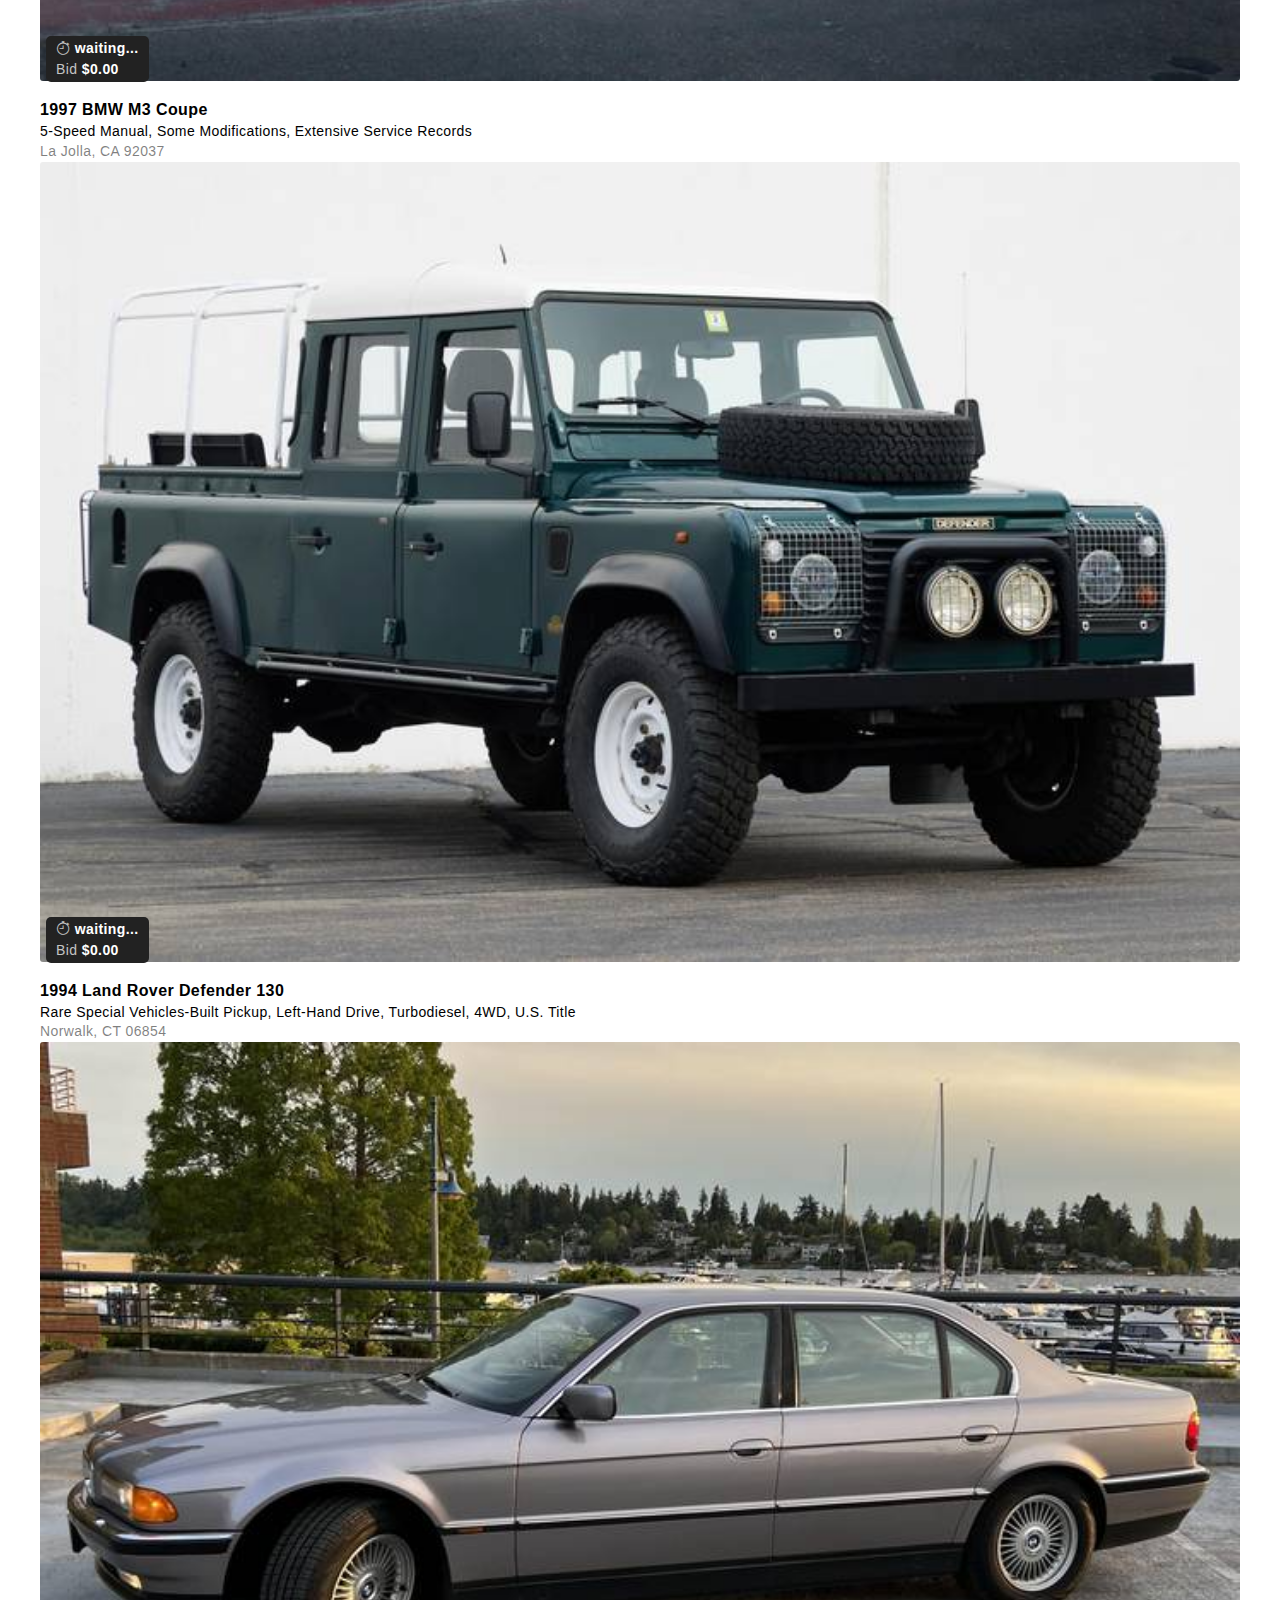
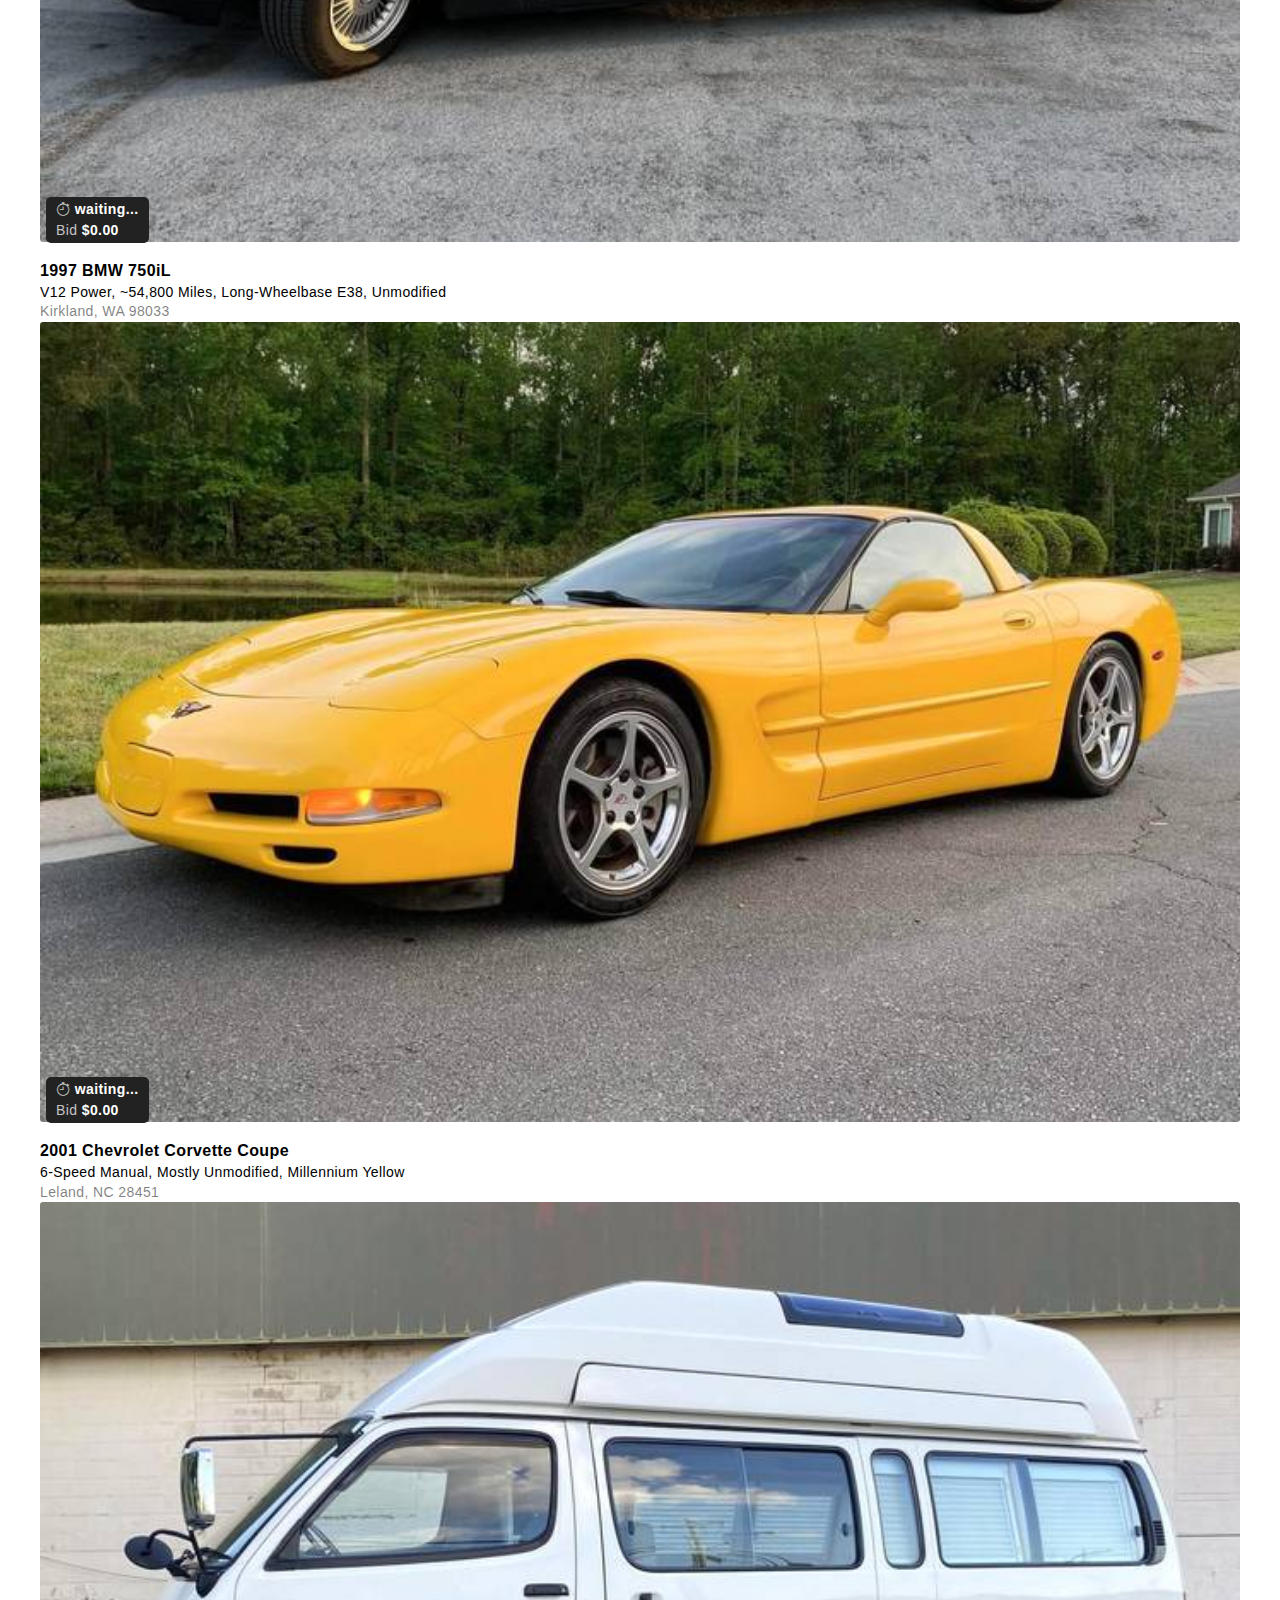
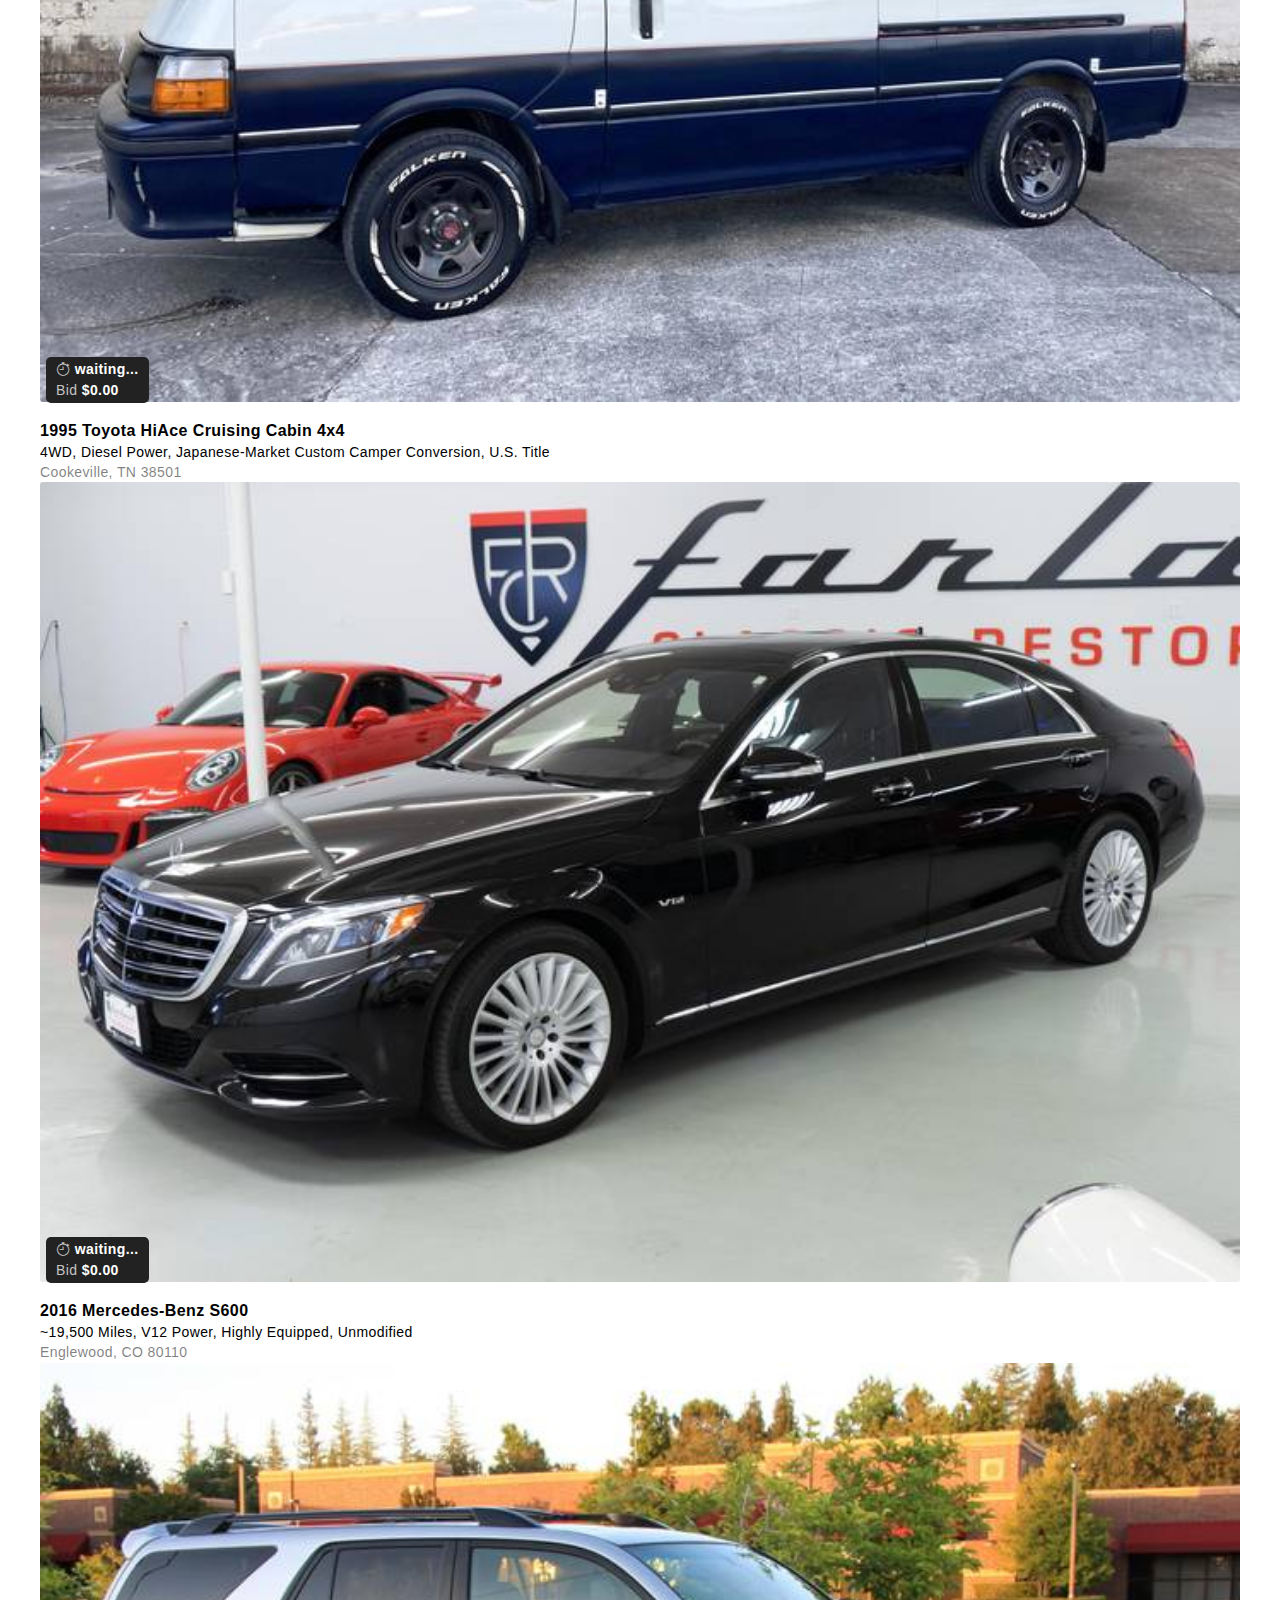
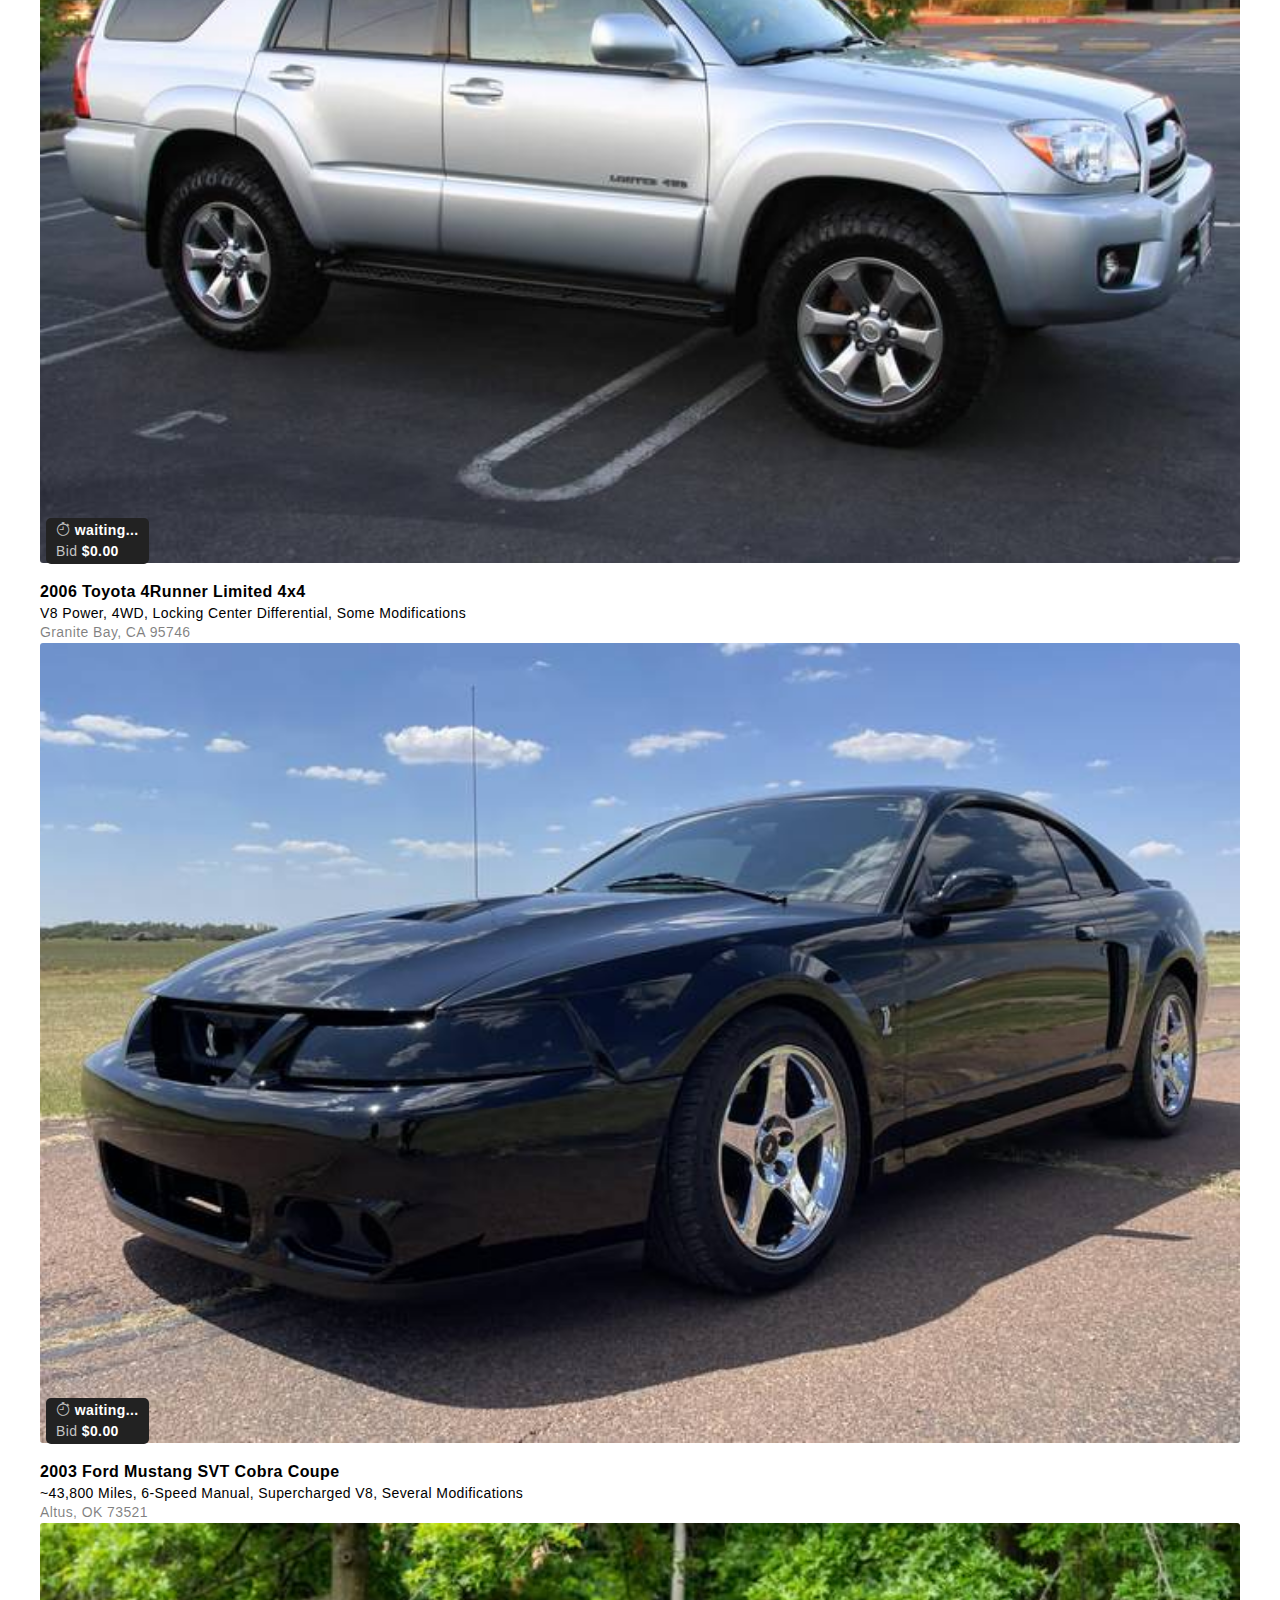
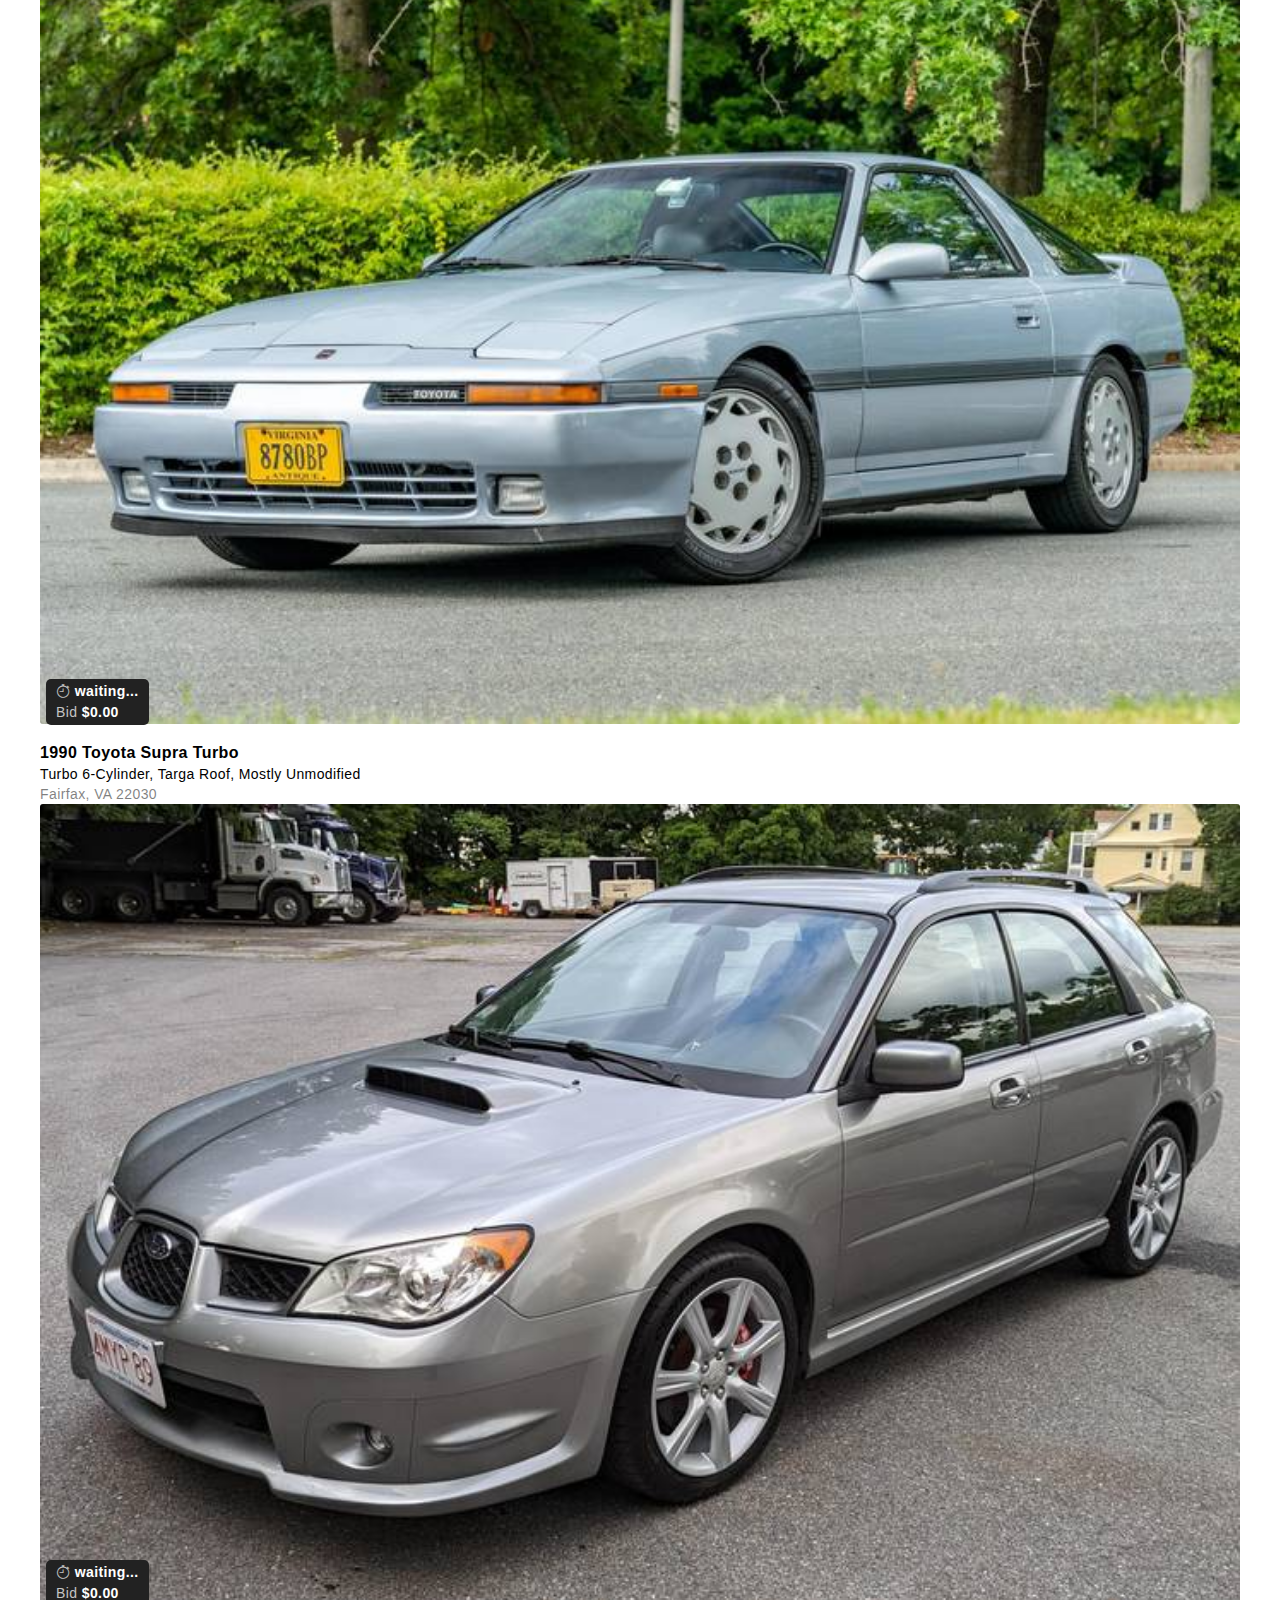
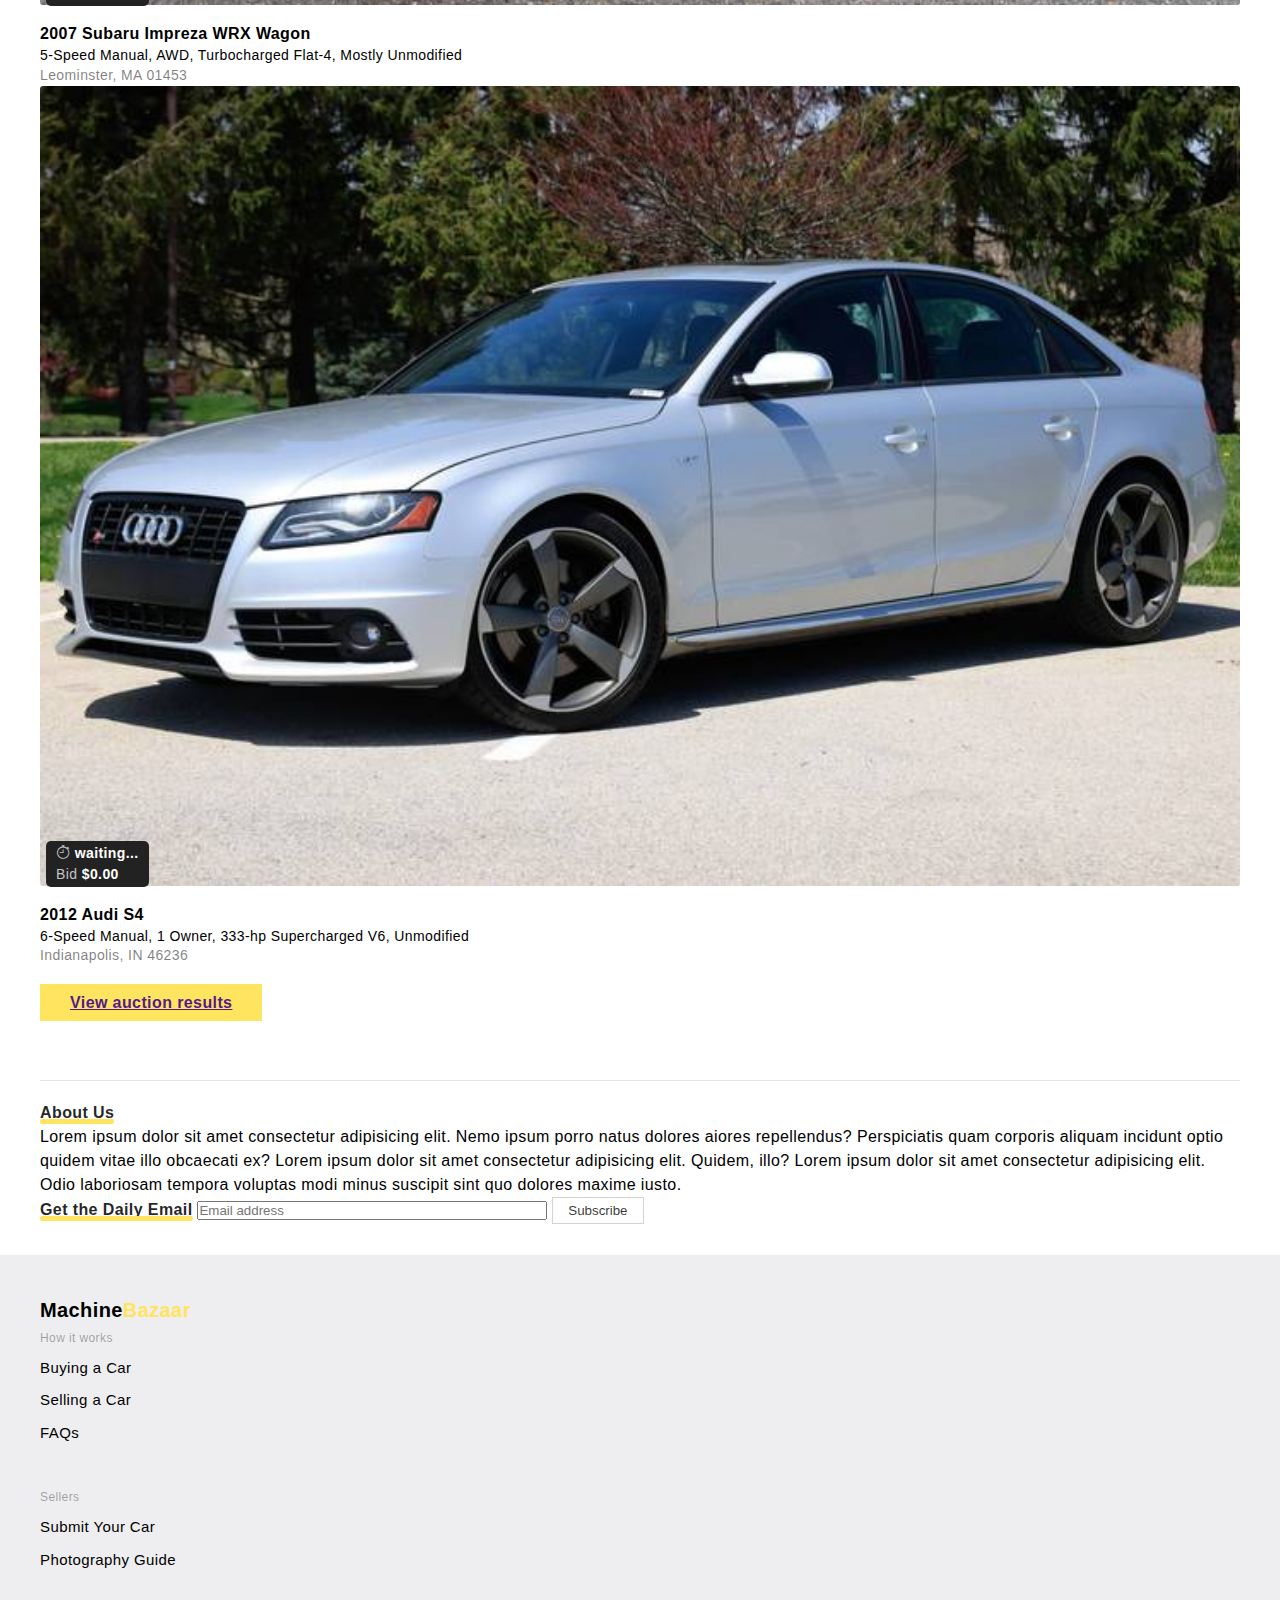
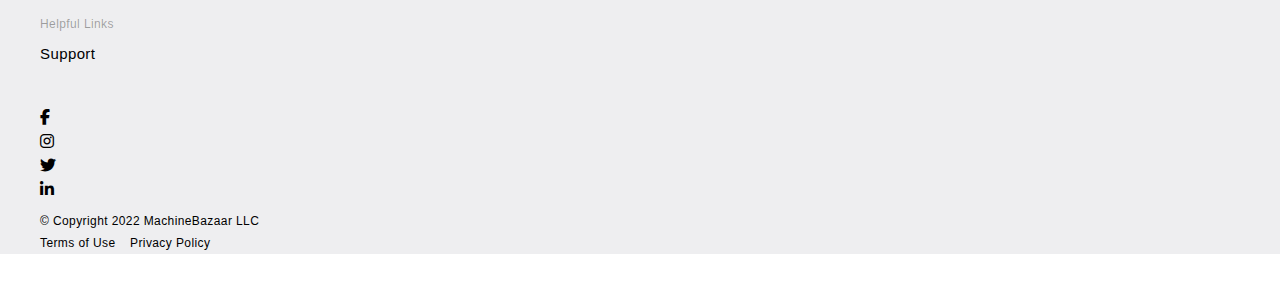
==== commit a0930132: "some changes added" ====
--- a/index.html
+++ b/index.html
@@ -29,11 +29,11 @@
                     </ul>
                 </div>
                 <div class="nav-right d-flex">
-                    <div class="form-group">
+                    <div class="form-group">    
                         <input type="search" placeholder="Search a Car (Ex. BMW, Audi, Ford)">
                         <div class="search-icon"><img src="./assets/images/search-icon-img.png" alt=""></div>
                     </div>
-                    <a href="#" class="sign-in-btn">Sign Up</a>
+                    <a href="./login.html" class="sign-in-btn">Sign In</a>
                     <button class="navbar-toggle navbar-toggler" type="button" data-bs-toggle="collapse" data-bs-target="#navbarSupportedContent" aria-controls="navbarSupportedContent" aria-expanded="false" aria-label="Toggle navigation">
                        <i class="fa-solid fa-bars"></i>
                        <i class="fa-solid fa-car-side"></i>
--- a/assets/css/index.css
+++ b/assets/css/index.css
@@ -842,4 +842,77 @@
   .wrapper .row .small {
     display: block !important;
   }
+}
+* {
+  margin: 0;
+  padding: 0;
+  box-sizing: border-box;
+}
+
+#login {
+  font-family: sans-serif;
+  height: 100vh;
+  display: flex;
+  justify-content: center;
+  background-image: url("/assets/images/67334.jpg");
+  background-position: center;
+  background-size: cover;
+  background-repeat: no-repeat;
+}
+
+.login-form {
+  box-shadow: rgba(0, 0, 0, 0.25) 0px 0px 15px 5px;
+  margin: auto;
+  text-align: center;
+  max-width: -webkit-fit-content;
+  max-width: -moz-fit-content;
+  max-width: fit-content;
+  background-color: rgba(255, 255, 255, 0.938);
+  border-radius: 10px;
+}
+.login-form form {
+  display: flex;
+  flex-direction: column;
+  gap: 20px;
+}
+.login-form .content {
+  padding: 20px 30px;
+}
+.login-form .title {
+  margin-bottom: 20px;
+  font-size: 25px;
+  letter-spacing: 2px;
+}
+.login-form .input-field {
+  padding-left: 22px;
+  position: relative;
+  border: 1px solid rgba(0, 0, 0, 0.164);
+  border-radius: 3px;
+}
+.login-form .input-field input {
+  border: none;
+  box-shadow: none;
+}
+.login-form .input-field i {
+  position: absolute;
+  font-size: 20px;
+  left: 8px;
+  bottom: 3px;
+}
+.login-form .loginBtn {
+  margin: 30px 0px;
+}
+.login-form .loginBtn button {
+  padding: 7px 30px;
+  border: none;
+  font-size: 17px;
+  letter-spacing: 0.6px;
+  border-radius: 5px;
+  background-color: #ffe55f;
+}
+.login-form .sign-up {
+  font-size: 14px;
+}
+.login-form .sign-up a {
+  text-decoration: none;
 }/*# sourceMappingURL=index.css.map */